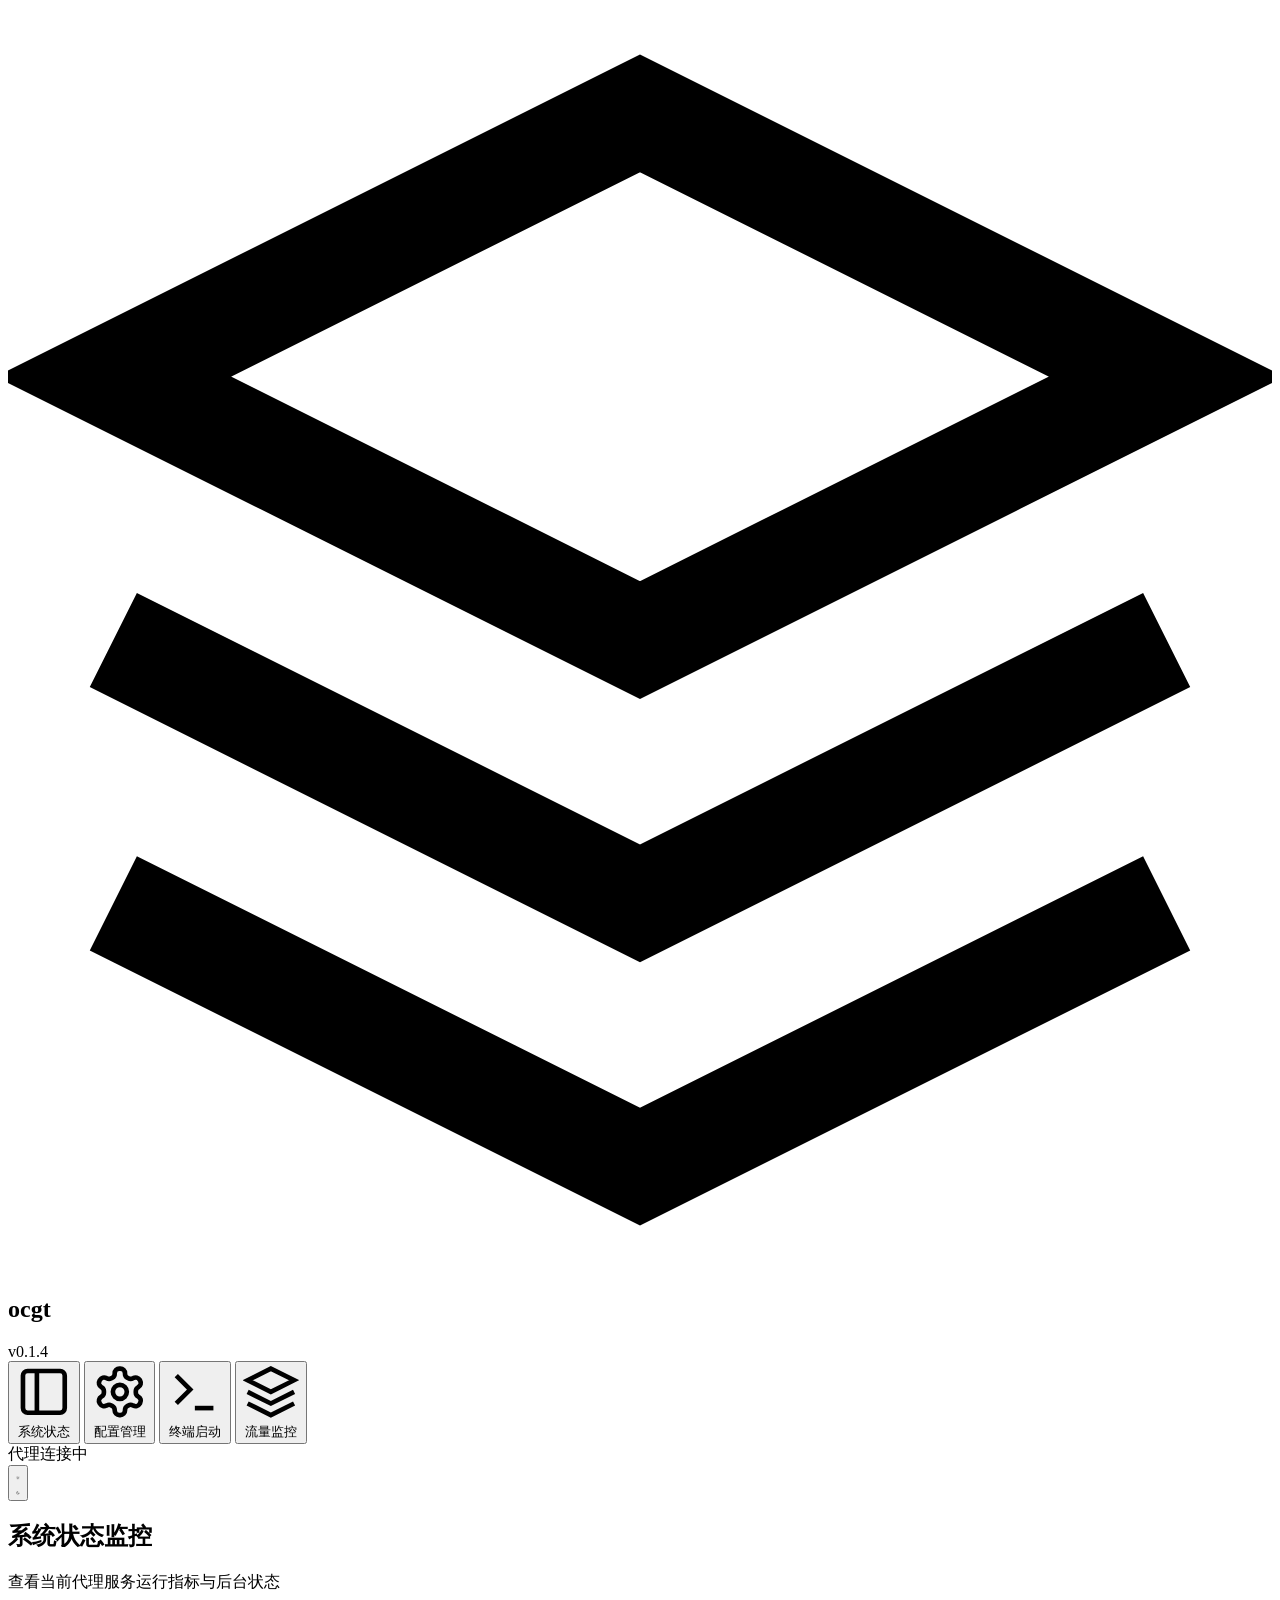
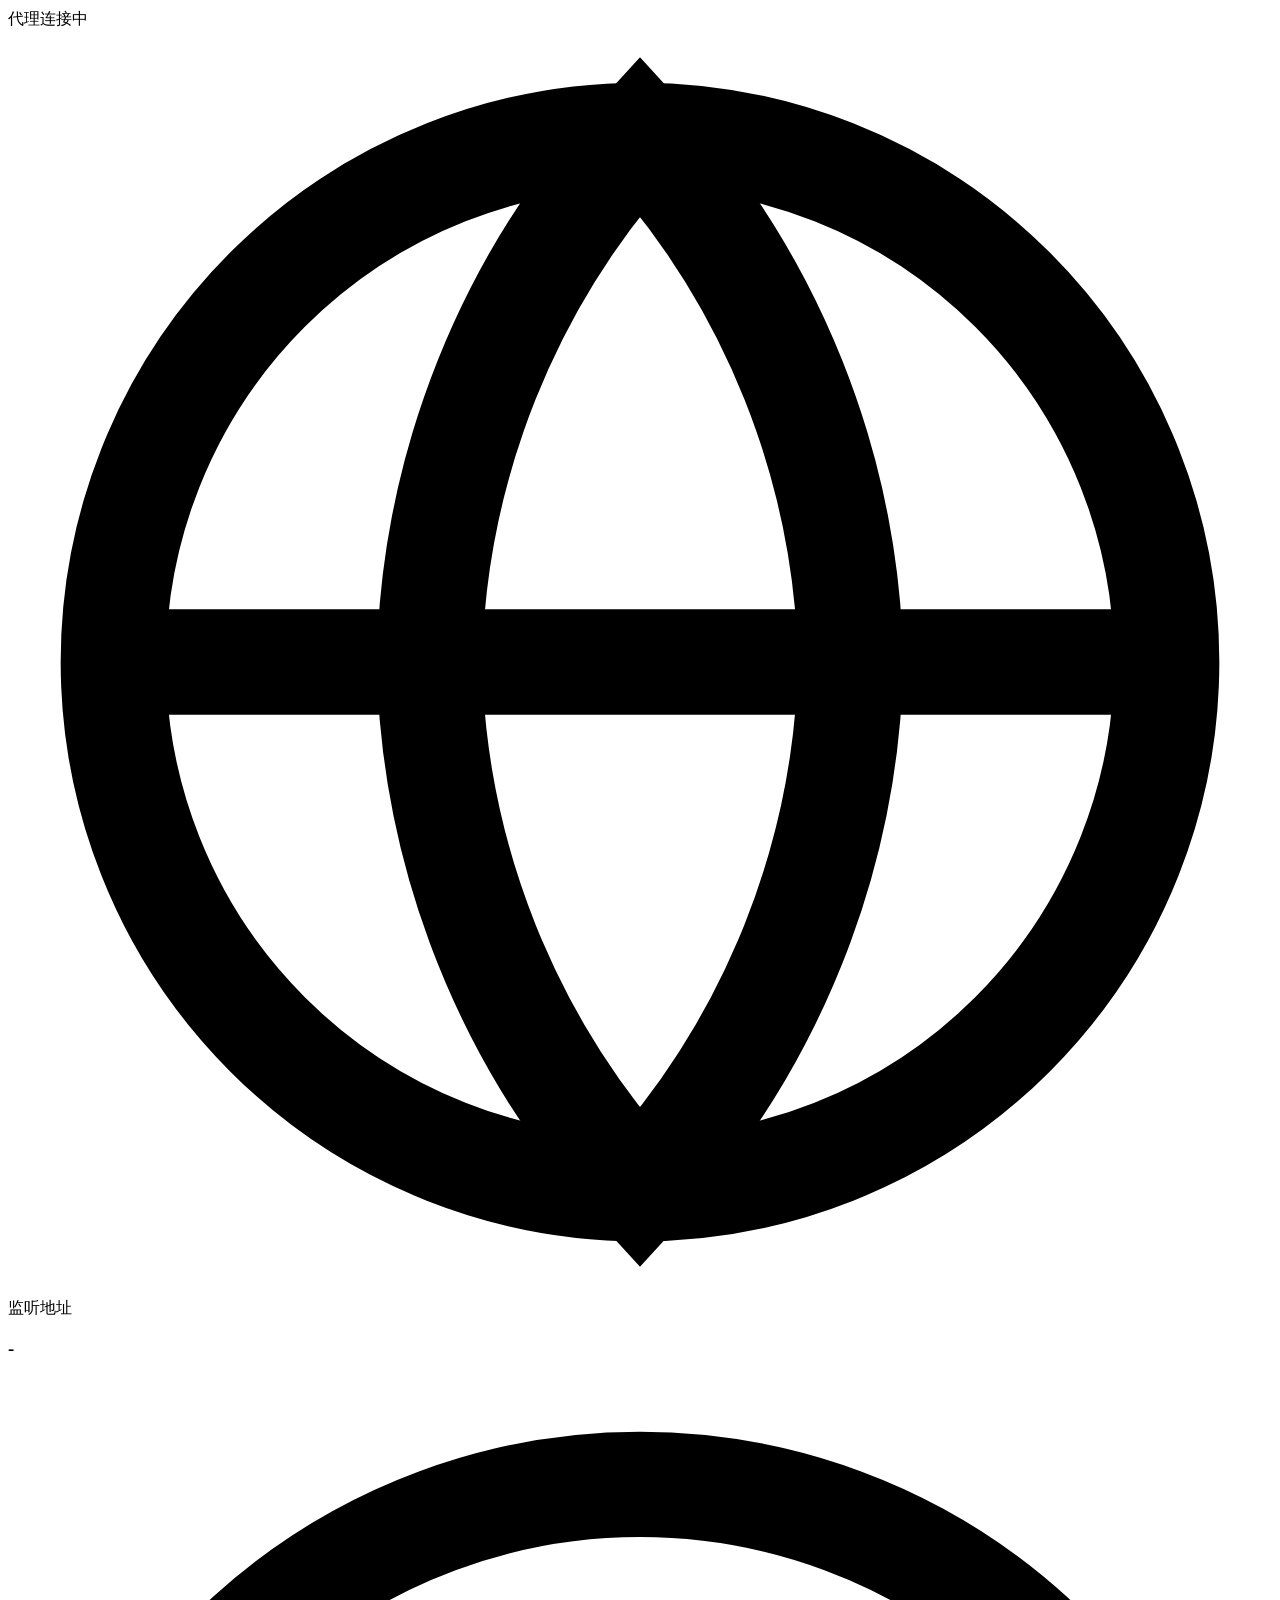
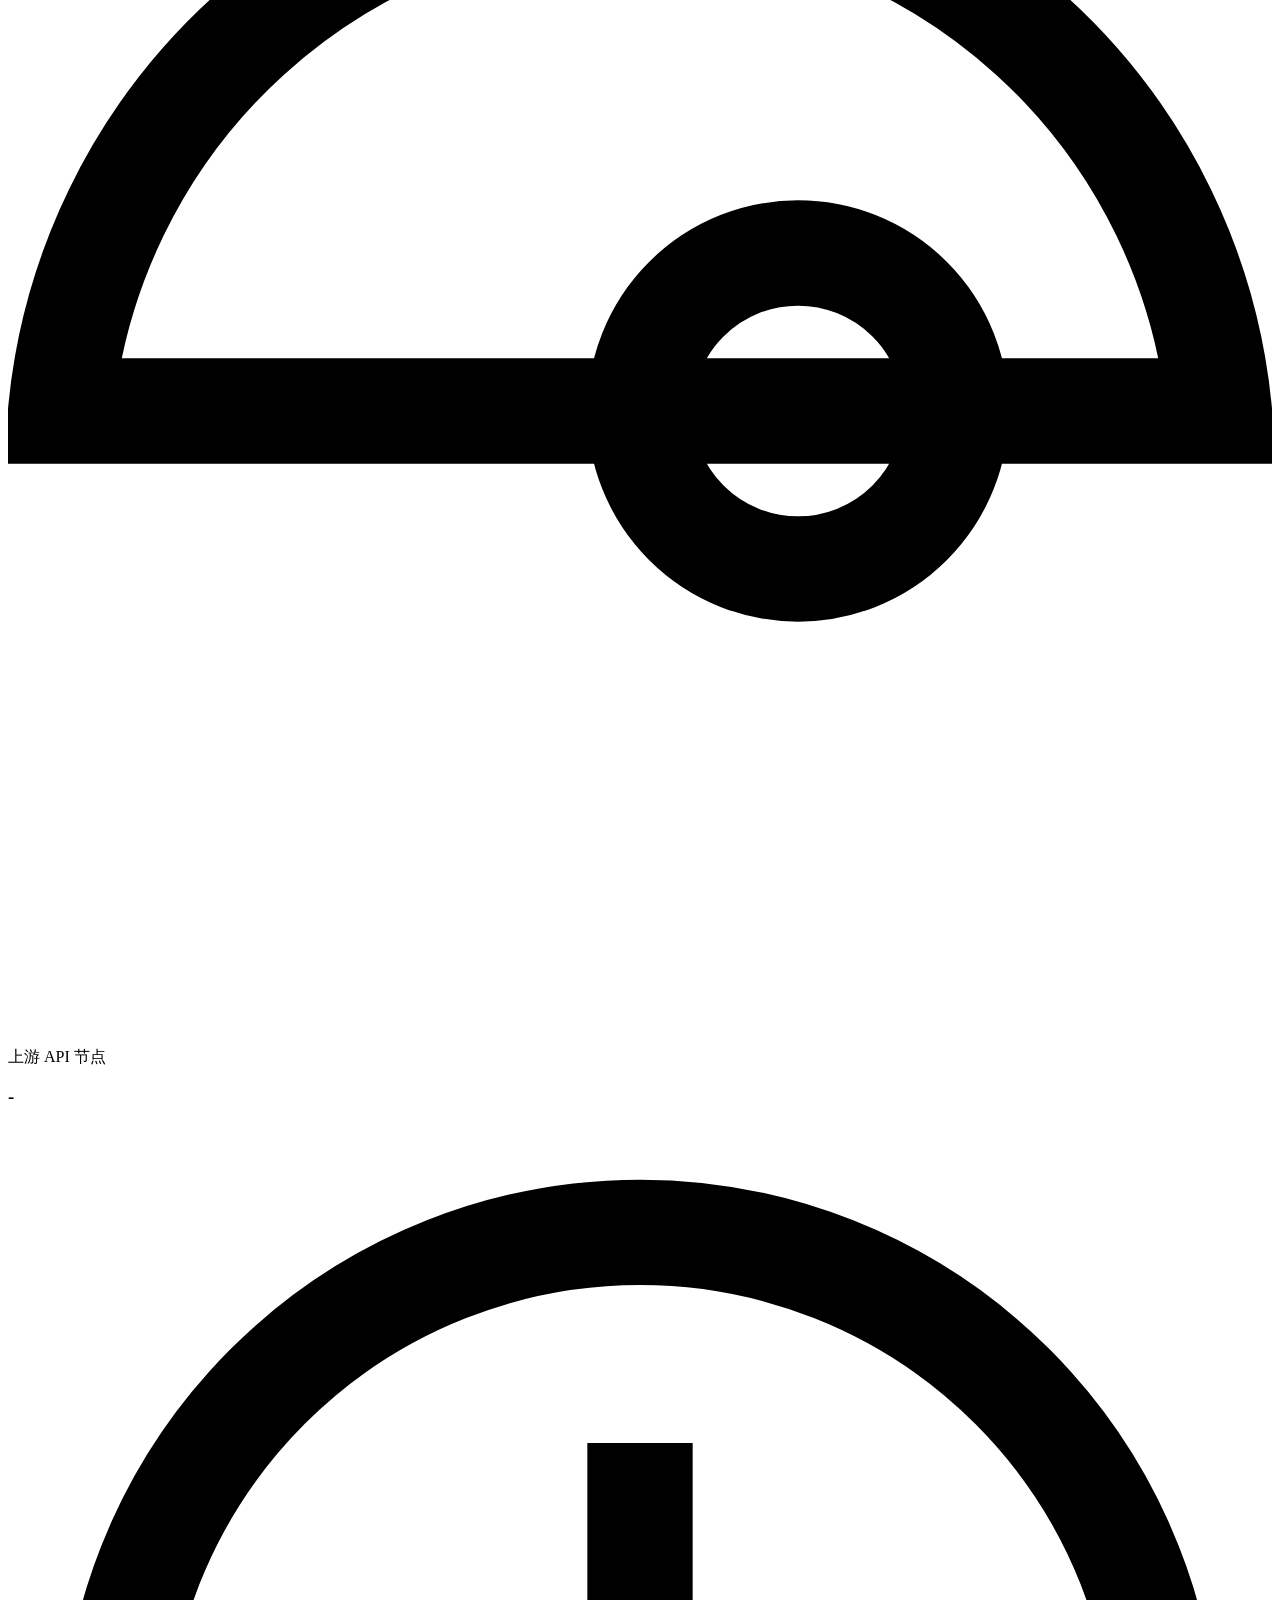
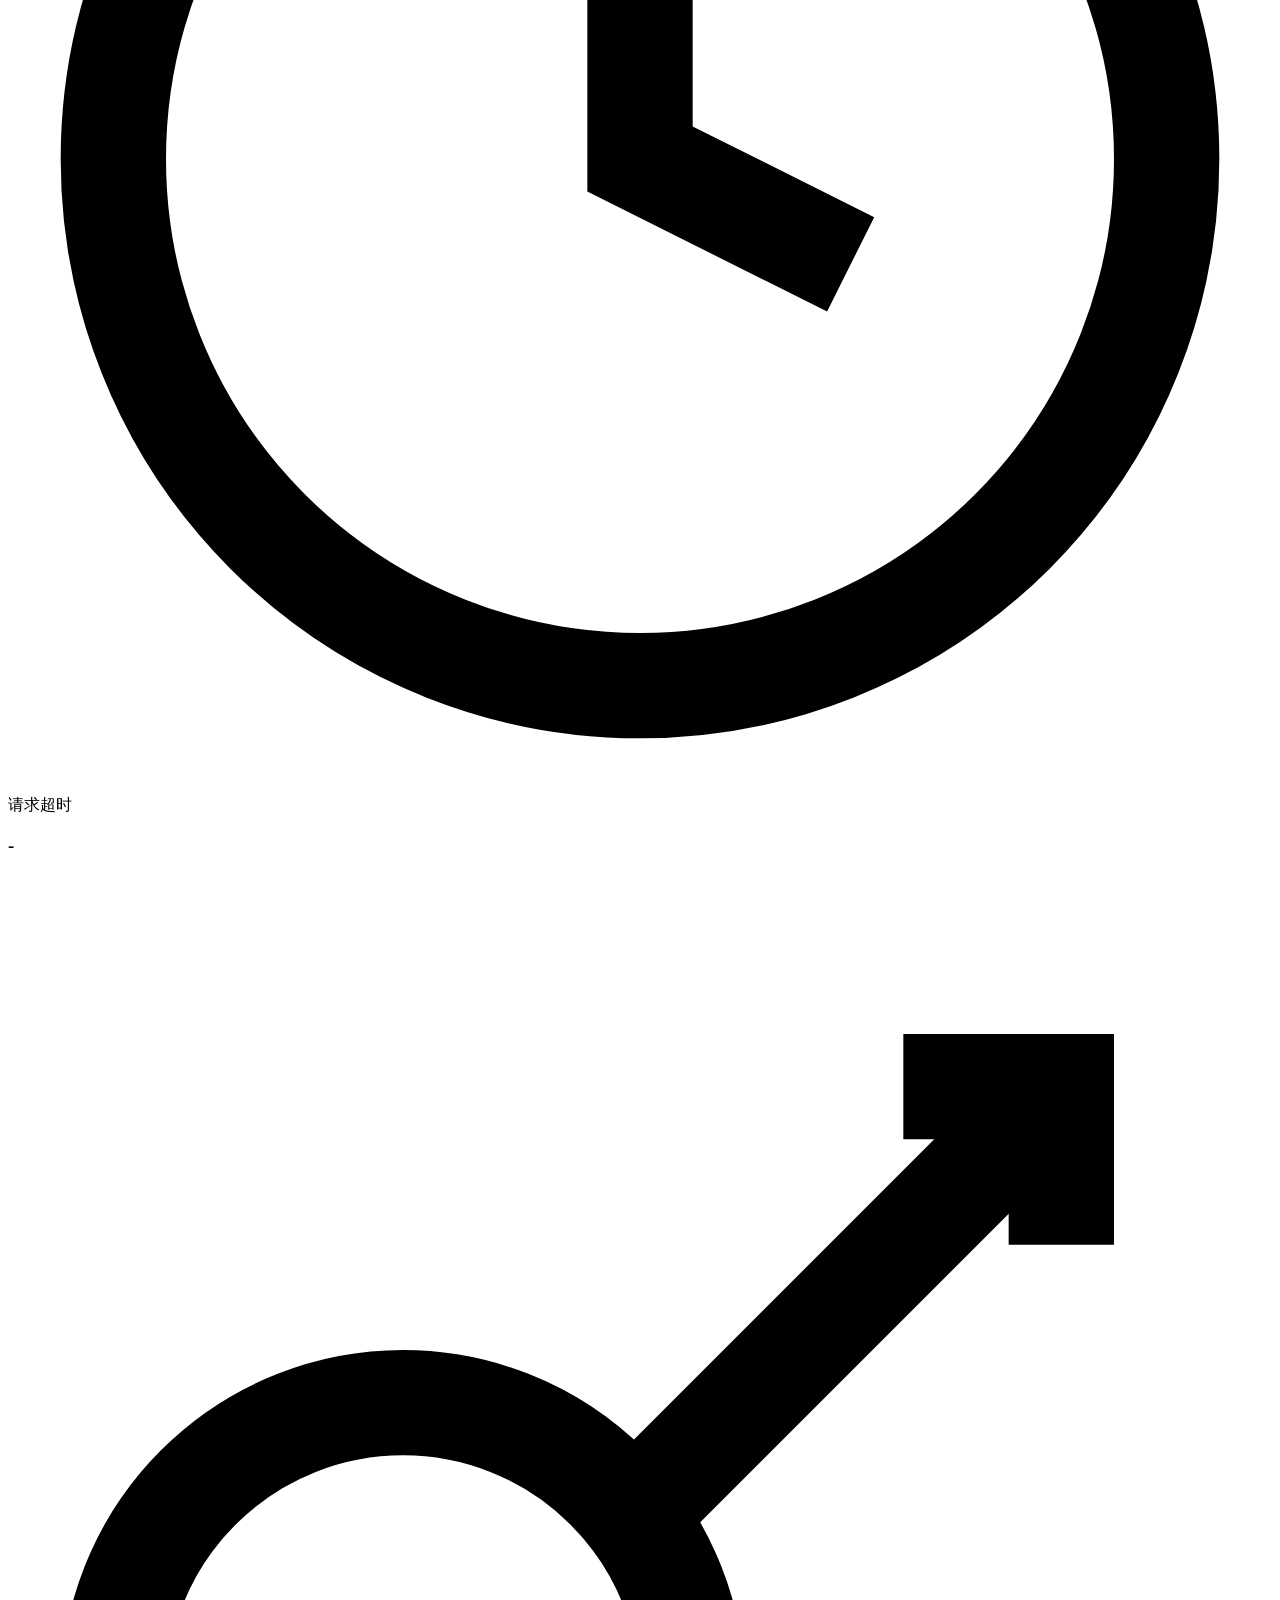
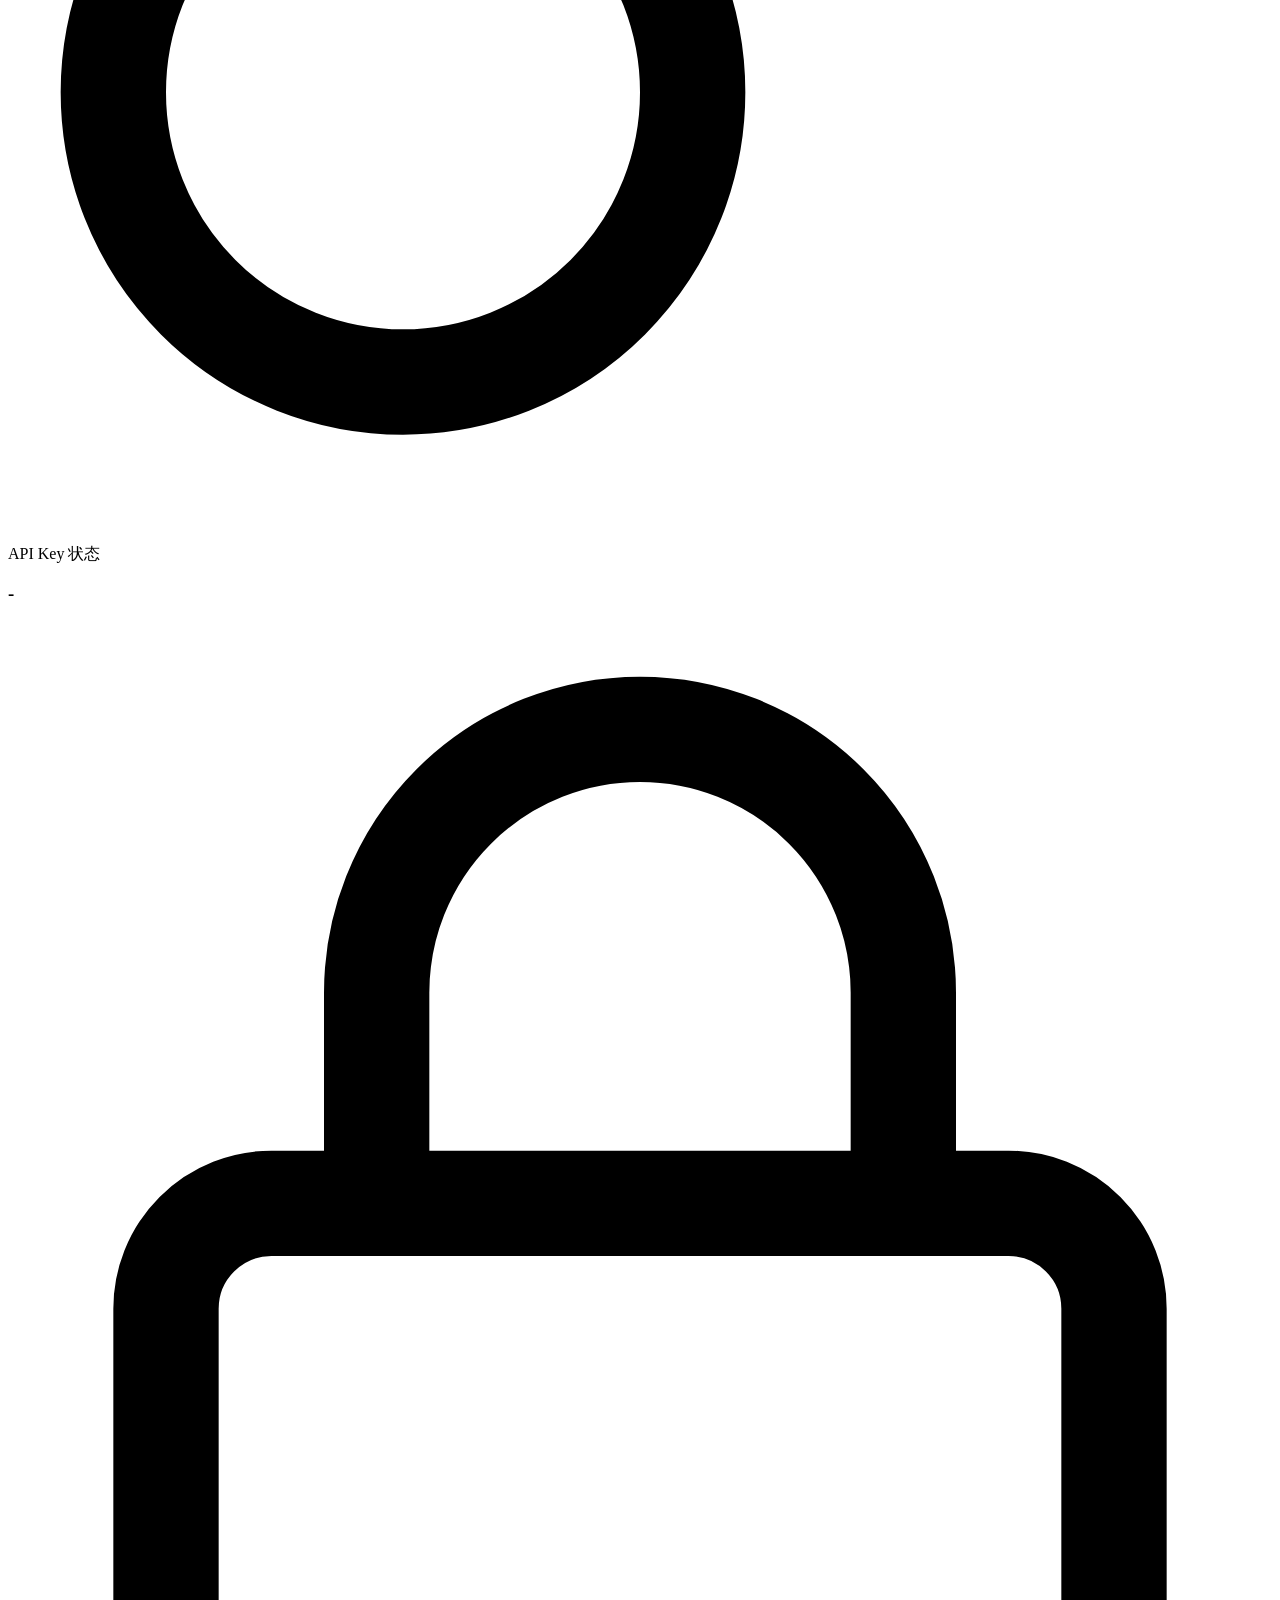
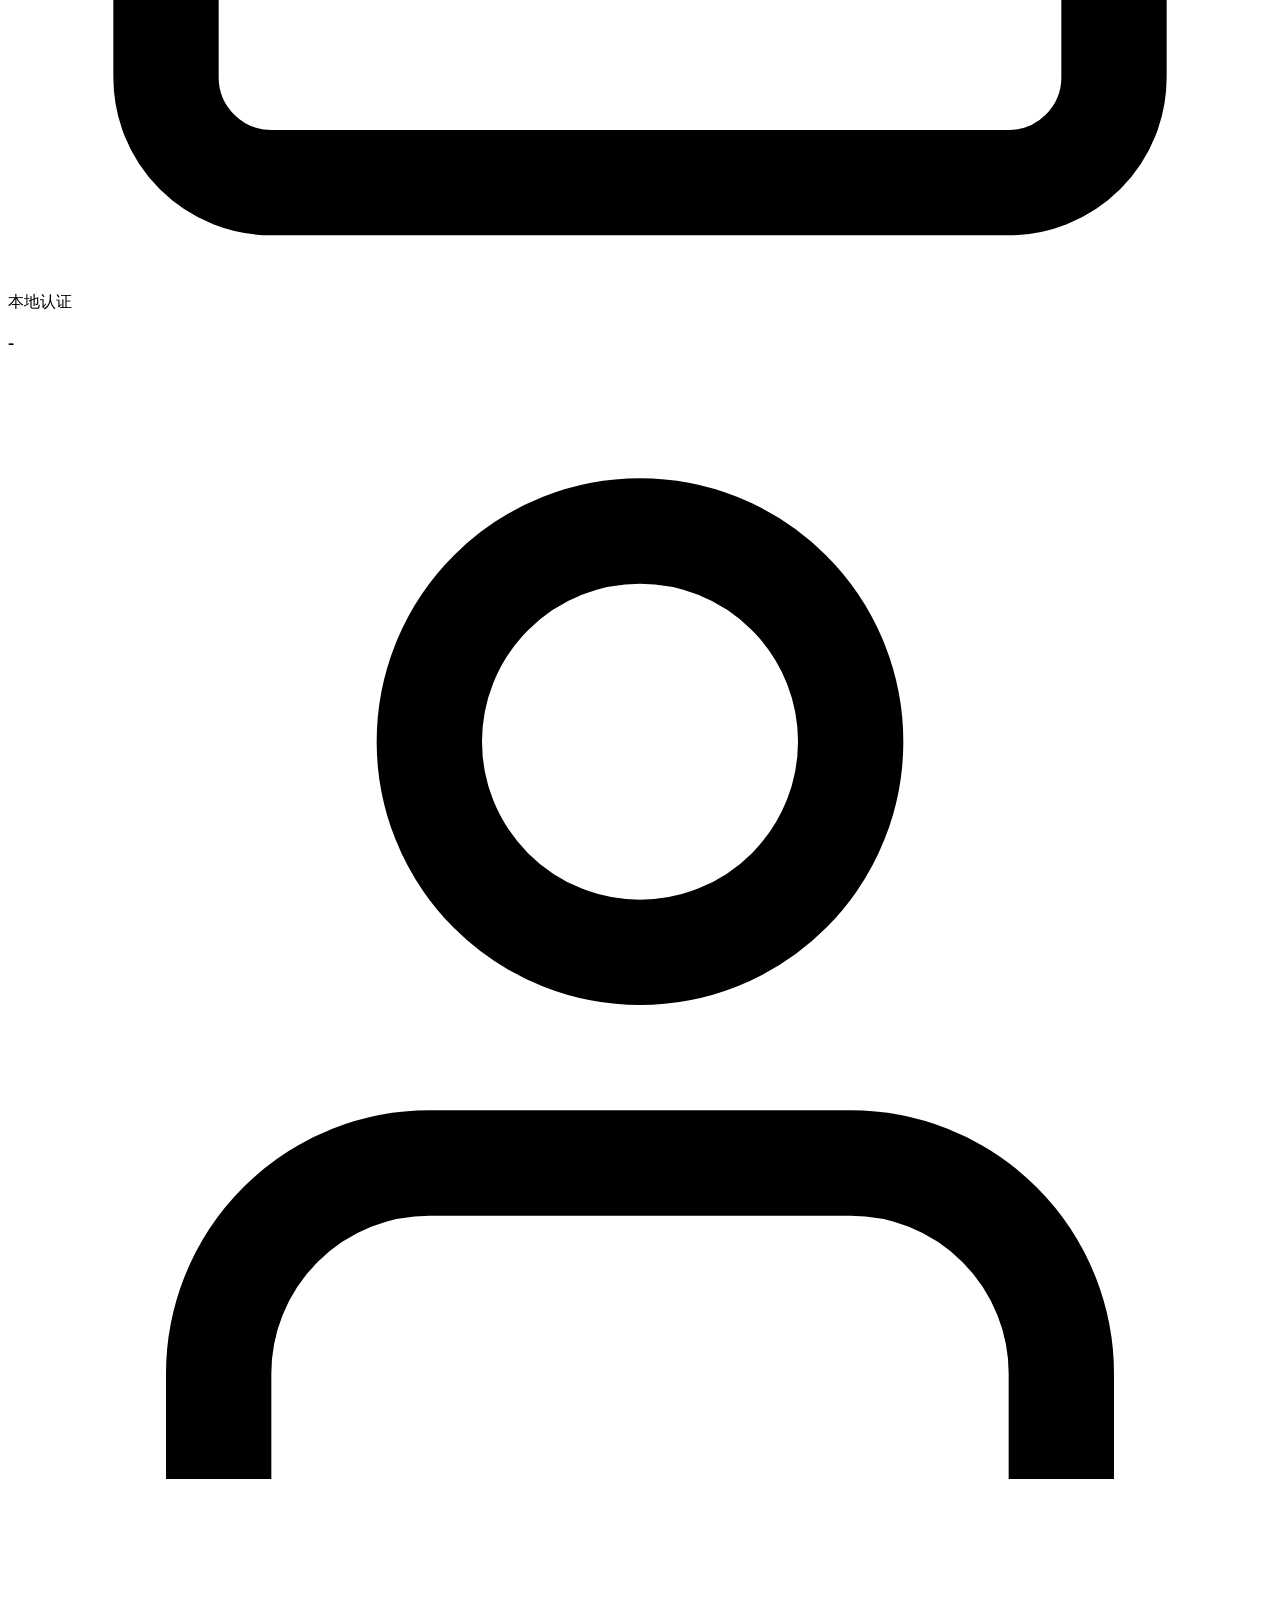
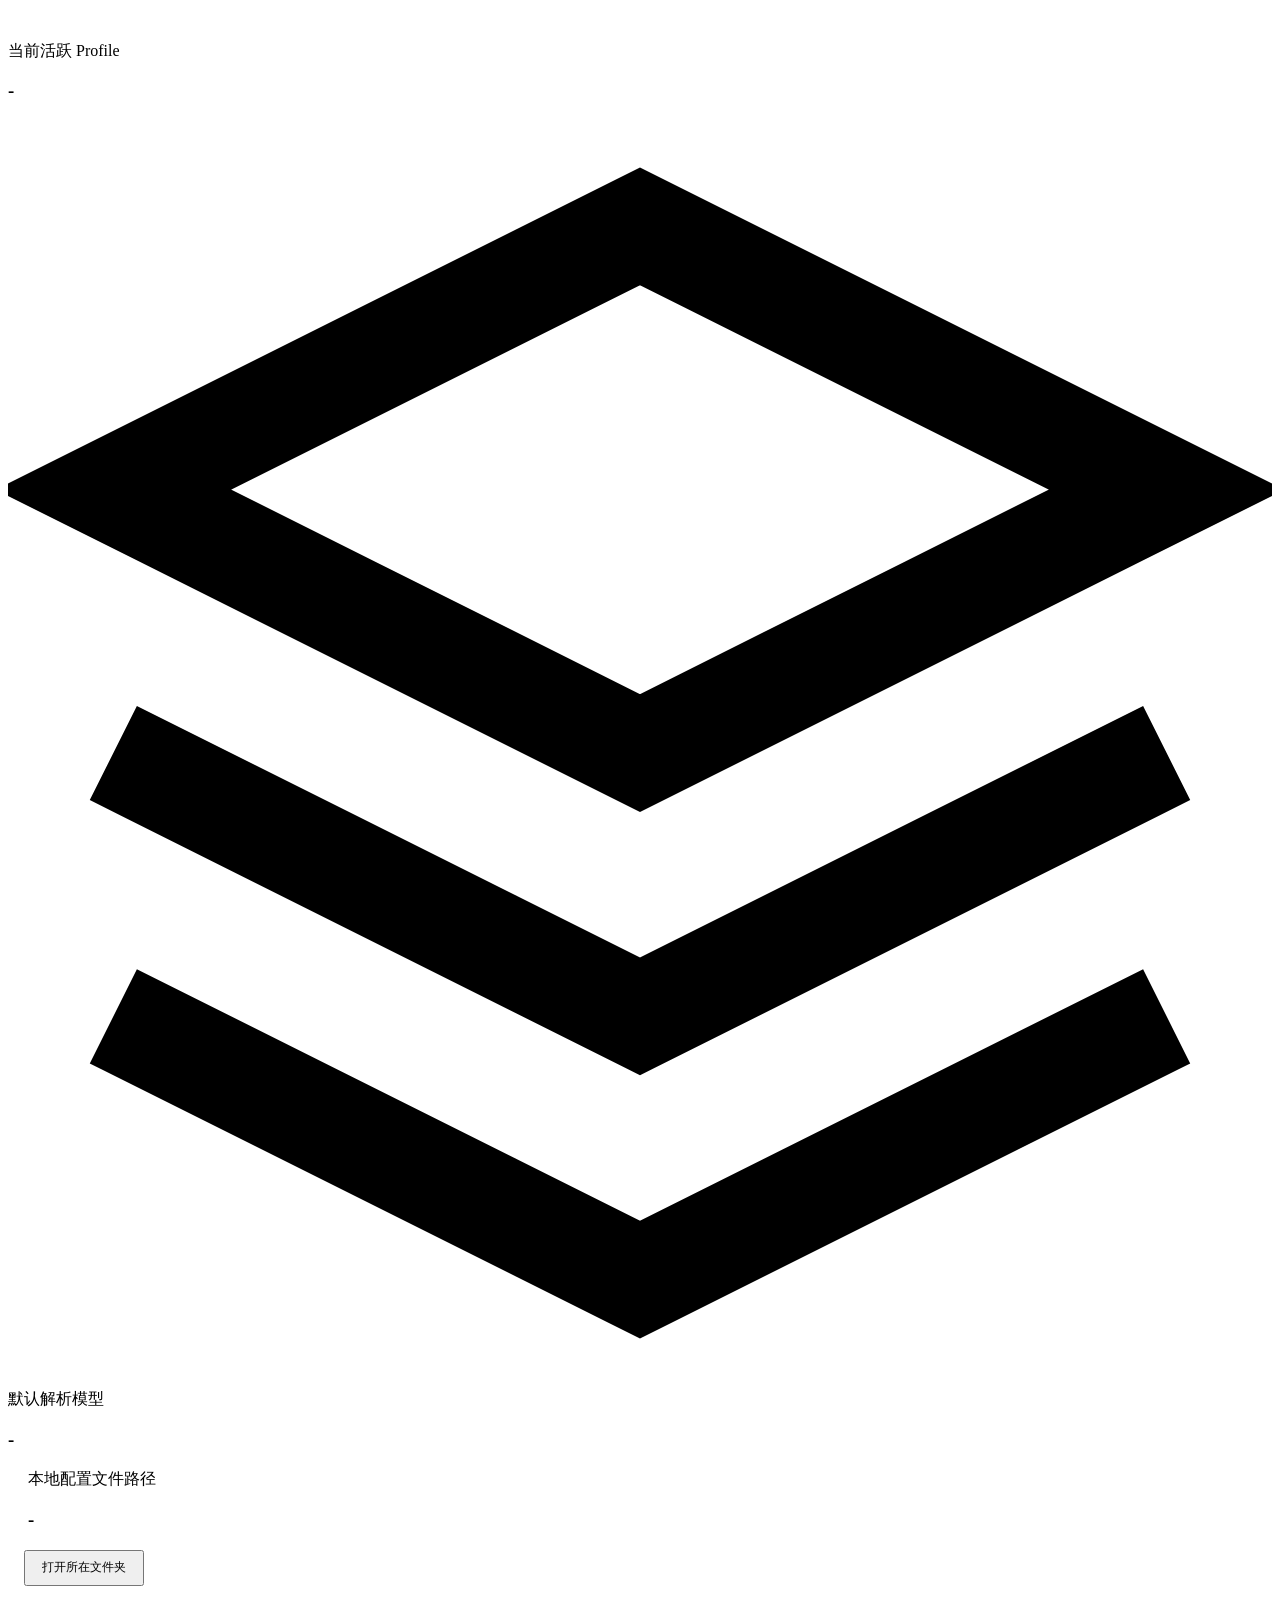
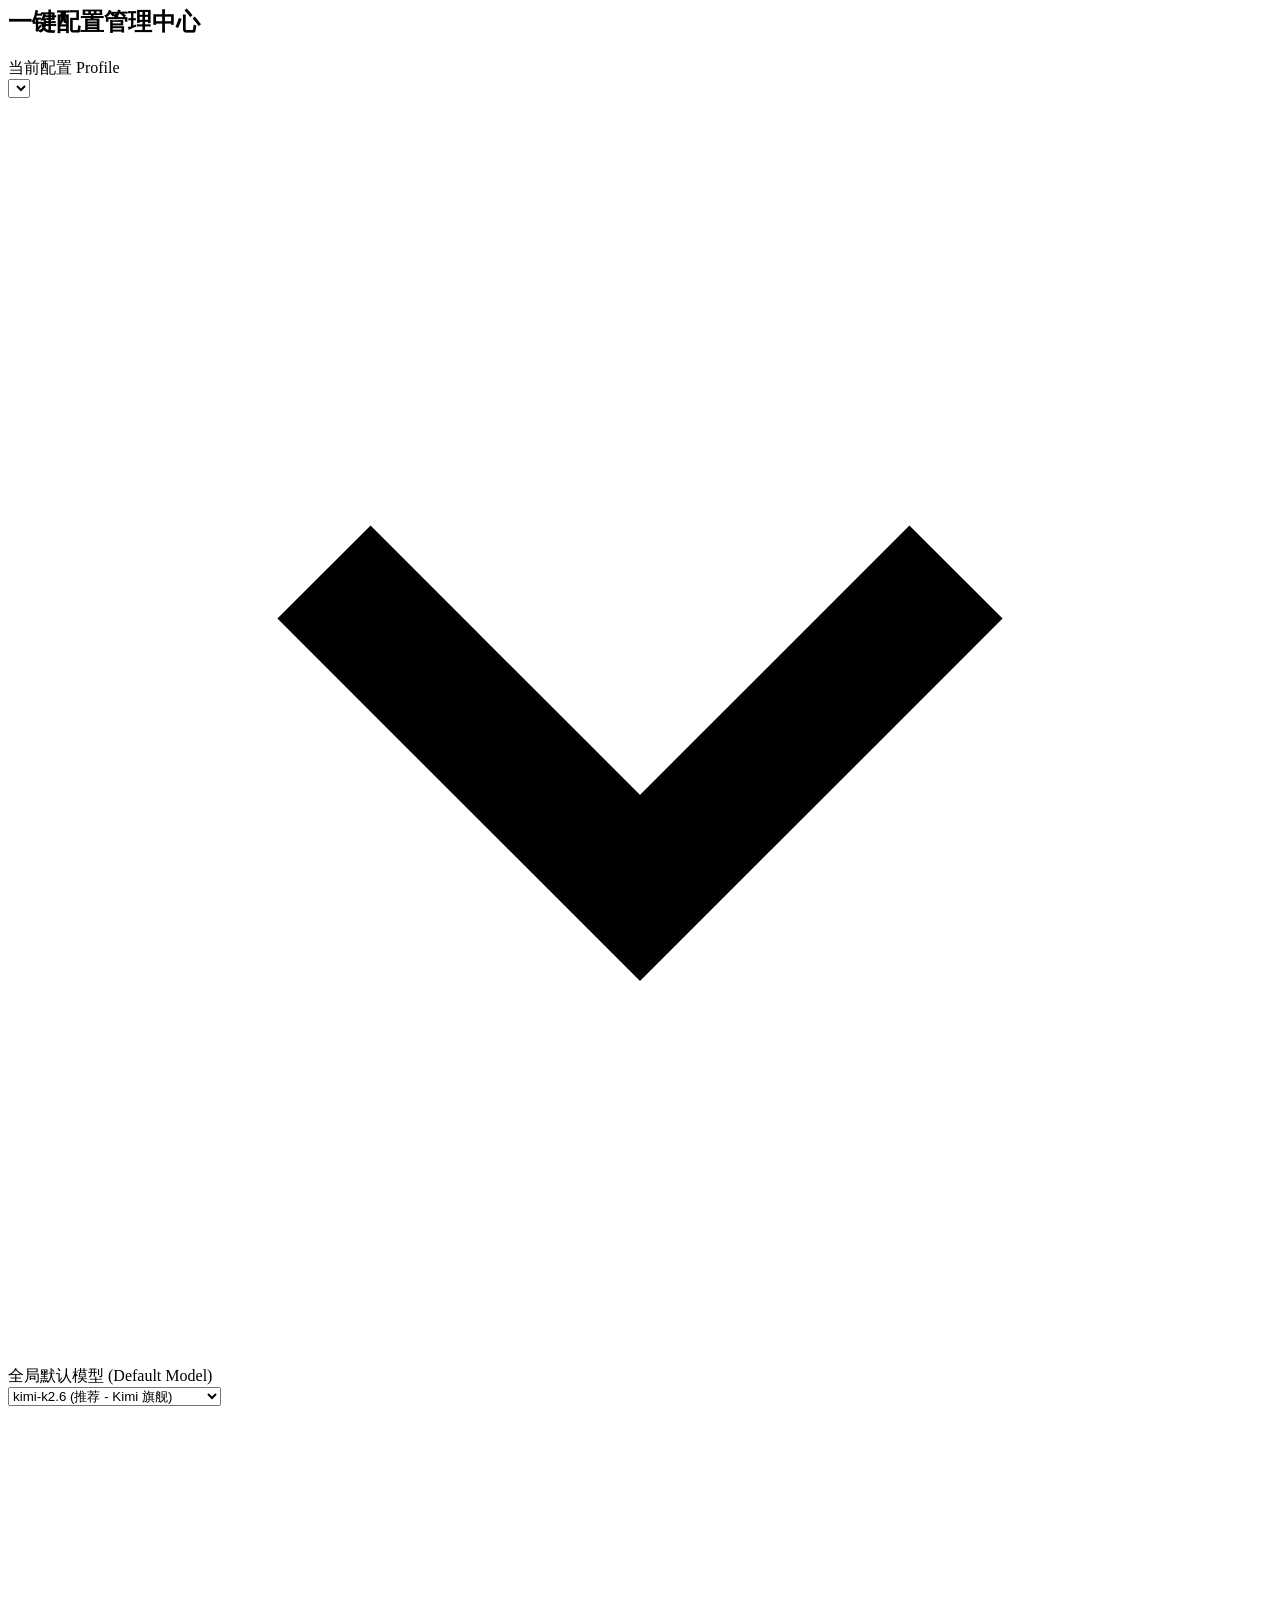
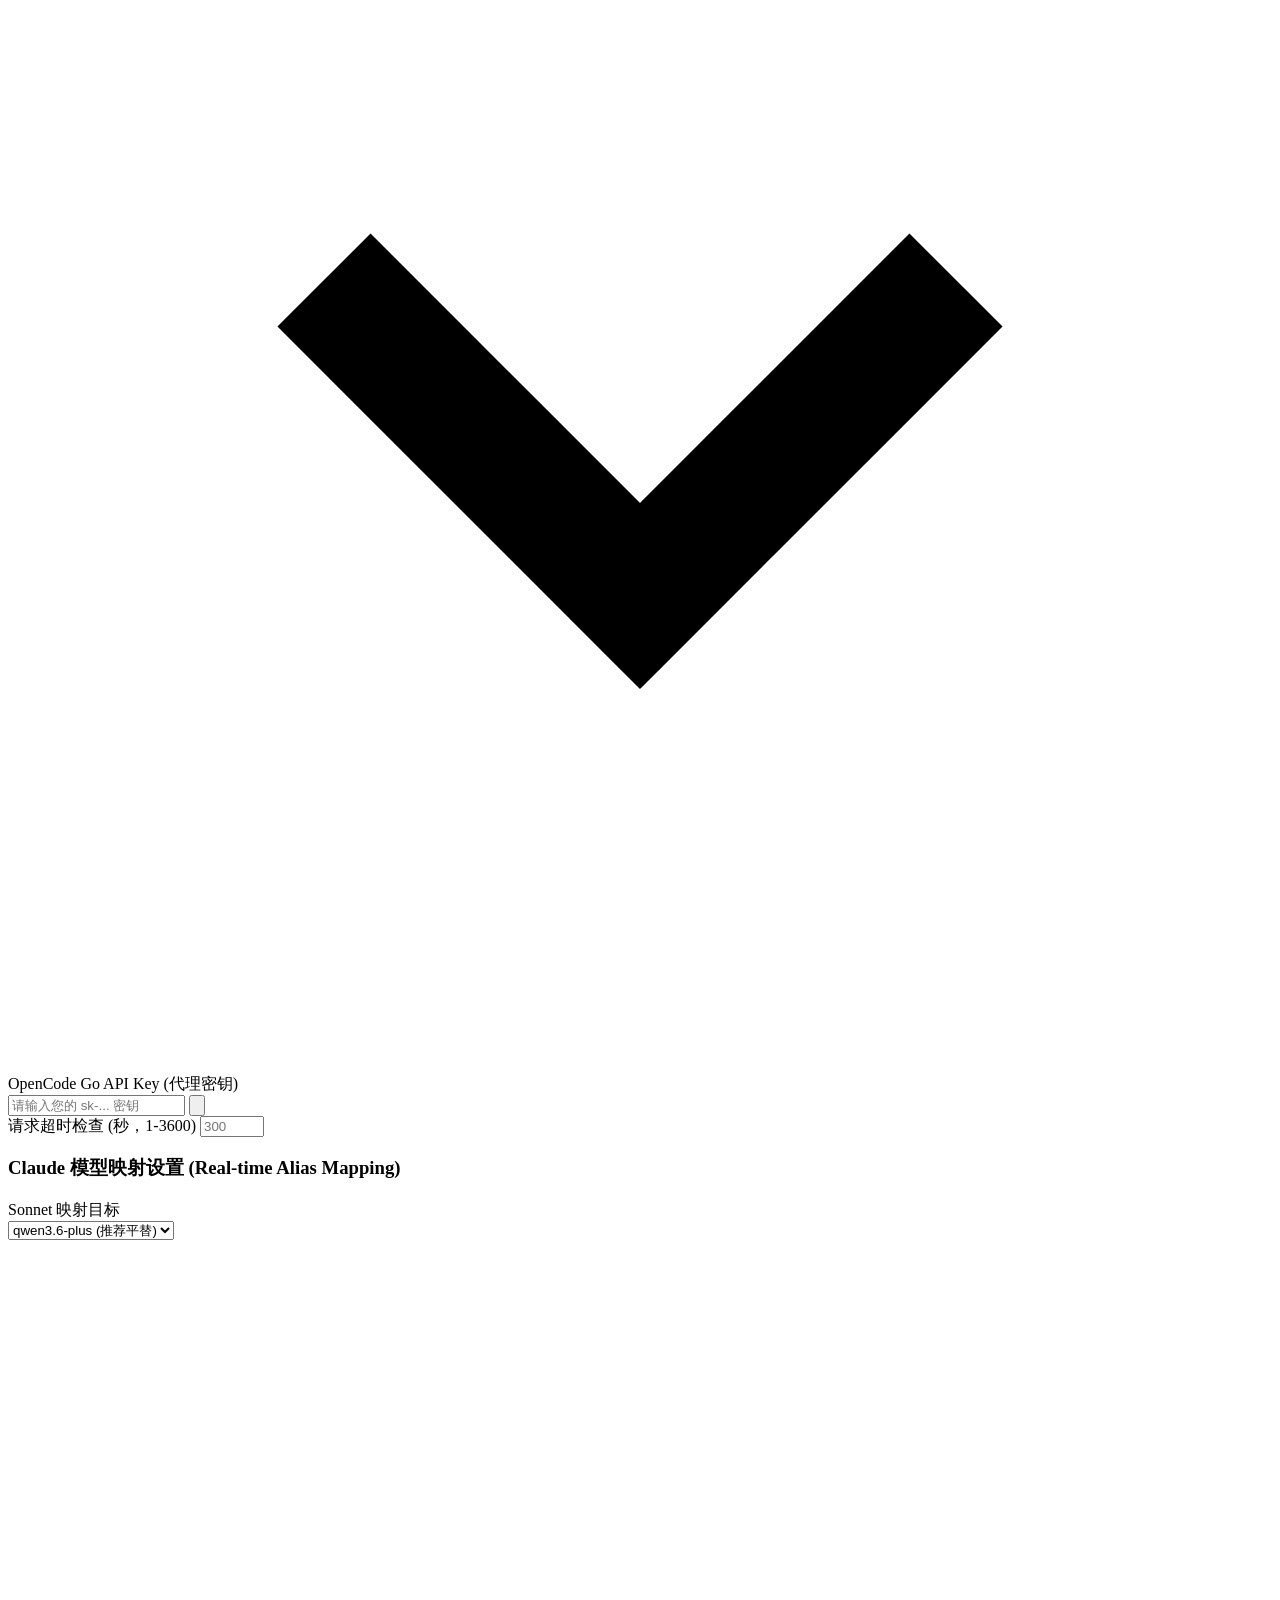
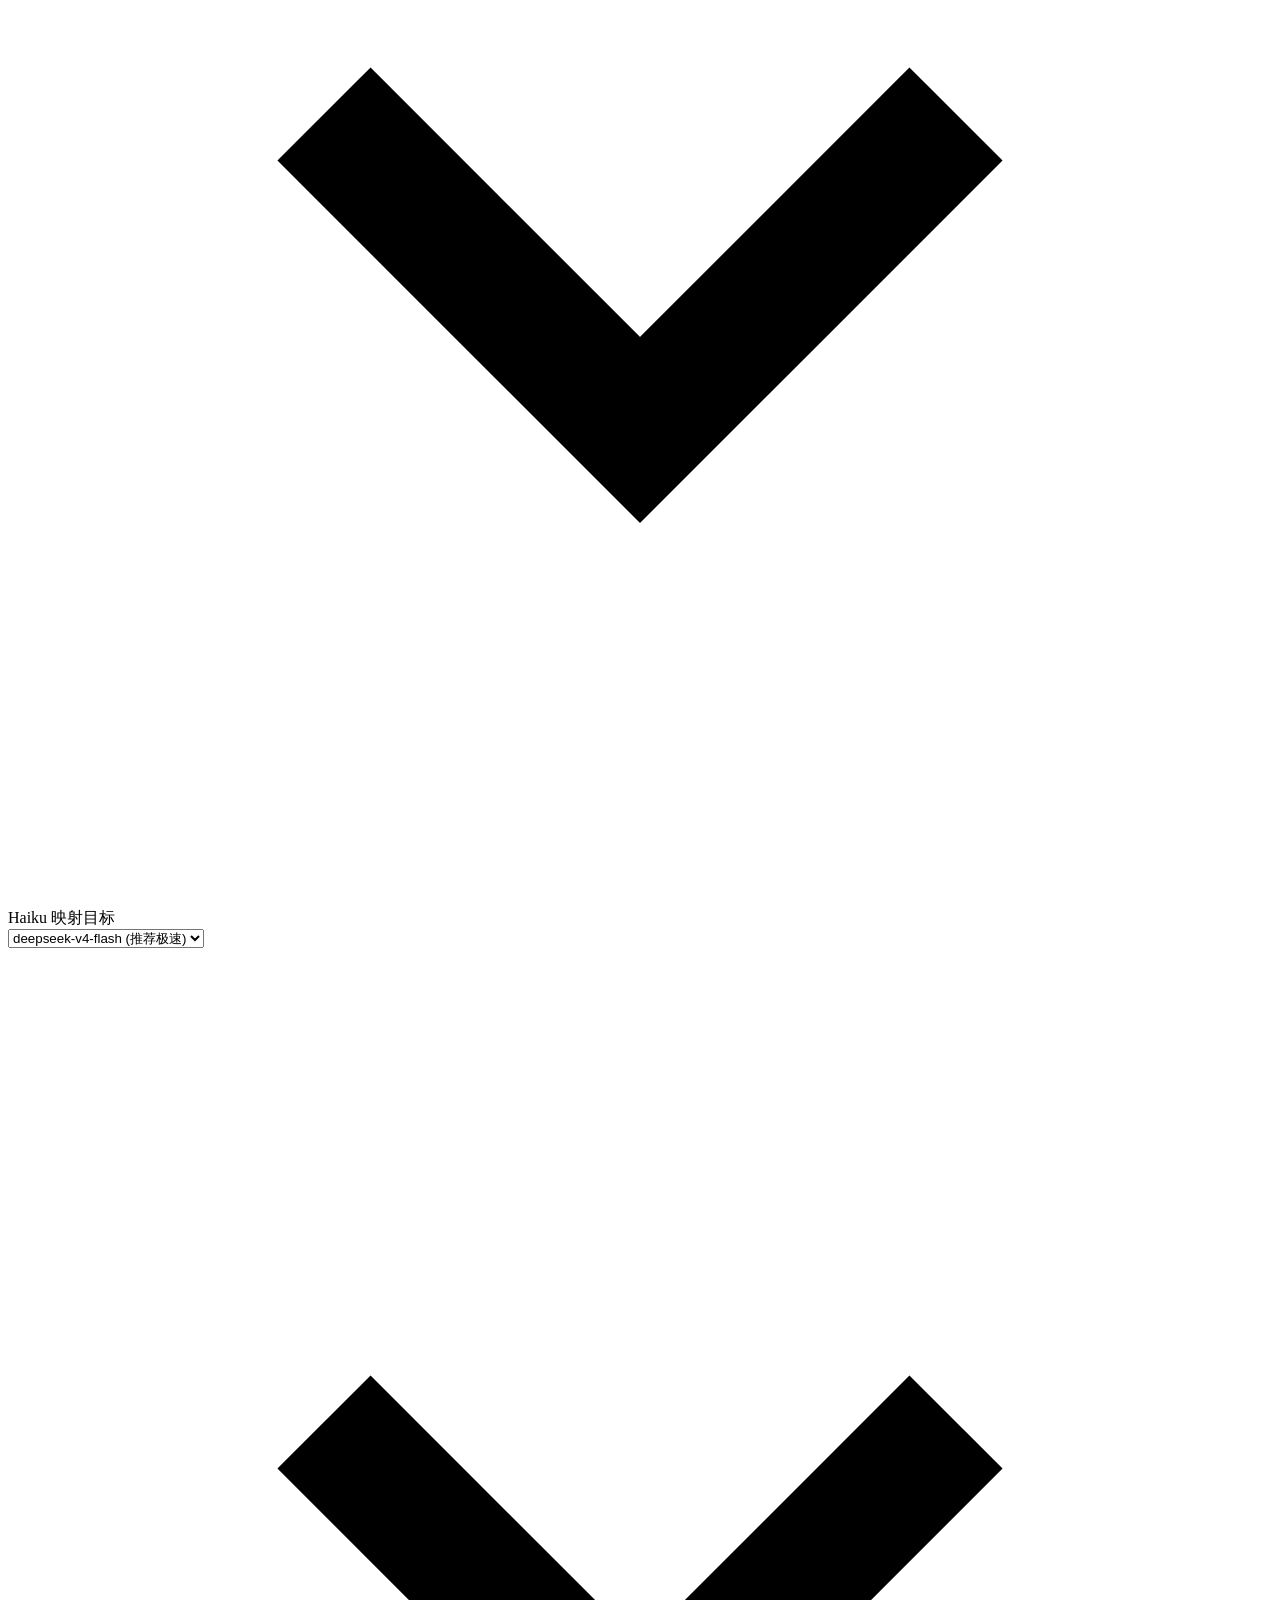
==== internal/proxy/web/index.html @ 6fafe016 "fix: enable thinking/reasoning display and add local auth support Phase 1 - Thinking Display Fix: - " ====
<!DOCTYPE html>
<html lang="zh-CN">
<head>
    <meta charset="UTF-8">
    <meta name="viewport" content="width=device-width, initial-scale=1.0">
    <title>ocgt - Claude API Proxy Dashboard</title>
    <script>
        (function() {
            const savedTheme = localStorage.getItem('theme') || 'light';
            document.documentElement.setAttribute('data-theme', savedTheme);
        })();
    </script>
    <link rel="preconnect" href="https://fonts.googleapis.com">
    <link rel="preconnect" href="https://fonts.gstatic.com" crossorigin>
    <link href="https://fonts.googleapis.com/css2?family=Inter:wght@400;500;600;700&family=JetBrains+Mono:wght@400;500&display=swap" rel="stylesheet">
    <link rel="stylesheet" href="style.css">
</head>
<body>
    <div class="app">
        <!-- 1. 左侧 Sidebar 导航栏 -->
        <aside class="sidebar">
            <div class="sidebar-brand">
                <div class="logo">
                    <svg viewBox="0 0 24 24" fill="none" stroke="currentColor" stroke-width="2">
                        <path d="M12 2L2 7l10 5 10-5-10-5zM2 17l10 5 10-5M2 12l10 5 10-5"/>
                    </svg>
                </div>
                <div class="brand-title">
                    <h1>ocgt</h1>
                    <span class="version">v0.1.4</span>
                </div>
            </div>
            
            <nav class="sidebar-menu">
                <button class="nav-item active" id="btn-nav-dashboard" data-view="dashboard">
                    <svg viewBox="0 0 24 24" fill="none" stroke="currentColor" stroke-width="2"><rect x="3" y="3" width="18" height="18" rx="2"/><line x1="9" y1="3" x2="9" y2="21"/></svg>
                    <span>系统状态</span>
                </button>
                <button class="nav-item" id="btn-nav-settings" data-view="settings">
                    <svg viewBox="0 0 24 24" fill="none" stroke="currentColor" stroke-width="2"><path d="M12.22 2h-.44a2 2 0 0 0-2 2v.18a2 2 0 0 1-1 1.73l-.43.25a2 2 0 0 1-2 0l-.15-.08a2 2 0 0 0-2.73.73l-.22.38a2 2 0 0 0 .73 2.73l.15.1a2 2 0 0 1 1 1.72v.51a2 2 0 0 1-1 1.74l-.15.09a2 2 0 0 0-.73 2.73l.22.38a2 2 0 0 0 2.73.73l.15-.08a2 2 0 0 1 2 0l.43.25a2 2 0 0 1 1 1.73V20a2 2 0 0 0 2 2h.44a2 2 0 0 0 2-2v-.18a2 2 0 0 1 1-1.73l.43-.25a2 2 0 0 1 2 0l.15.08a2 2 0 0 0 2.73-.73l.22-.39a2 2 0 0 0-.73-2.73l-.15-.08a2 2 0 0 1-1-1.74v-.5a2 2 0 0 1 1-1.74l.15-.1a2 2 0 0 0 .73-2.73l-.22-.38a2 2 0 0 0-2.73-.73l-.15.08a2 2 0 0 1-2 0l-.43-.25a2 2 0 0 1-1-1.73V4a2 2 0 0 0-2-2z"/><circle cx="12" cy="12" r="3"/></svg>
                    <span>配置管理</span>
                </button>
                <button class="nav-item" id="btn-nav-terminal" data-view="terminal">
                    <svg viewBox="0 0 24 24" fill="none" stroke="currentColor" stroke-width="2"><polyline points="4 17 10 11 4 5"/><line x1="12" y1="19" x2="20" y2="19"/></svg>
                    <span>终端启动</span>
                </button>
                <button class="nav-item" id="btn-nav-history" data-view="history">
                    <svg viewBox="0 0 24 24" fill="none" stroke="currentColor" stroke-width="2"><polygon points="12 2 2 7 12 12 22 7 12 2"/><polyline points="2 17 12 22 22 17"/><polyline points="2 12 12 17 22 12"/></svg>
                    <span>流量监控</span>
                </button>
            </nav>
            
            <div class="sidebar-footer">
                <div class="status-pill" id="statusPill">
                    <span class="status-dot pulse"></span>
                    <span>代理运行中</span>
                </div>
                <button class="theme-toggle-btn" id="themeToggleBtn" title="切换主题">
                    <svg class="sun-icon" viewBox="0 0 24 24" fill="none" stroke="currentColor" stroke-width="2"><circle cx="12" cy="12" r="5"/><line x1="12" y1="1" x2="12" y2="3"/><line x1="12" y1="21" x2="12" y2="23"/><line x1="4.22" y1="4.22" x2="5.64" y2="5.64"/><line x1="18.36" y1="18.36" x2="19.78" y2="19.78"/><line x1="1" y1="12" x2="3" y2="12"/><line x1="21" y1="12" x2="23" y2="12"/><line x1="4.22" y1="19.78" x2="5.64" y2="18.36"/><line x1="18.36" y1="5.64" x2="19.78" y2="4.22"/></svg>
                    <svg class="moon-icon" viewBox="0 0 24 24" fill="none" stroke="currentColor" stroke-width="2"><path d="M21 12.79A9 9 0 1 1 11.21 3 7 7 0 0 0 21 12.79z"/></svg>
                </button>
            </div>
        </aside>

        <!-- 2. 右侧 Main Content 主面板 -->
        <main class="main-content">
            <!-- 头部状态栏 -->
            <header class="main-header">
                <div class="header-left">
                    <h2 class="view-title" id="current-view-title">系统状态监控</h2>
                    <p class="view-subtitle" id="current-view-subtitle">查看当前代理服务运行指标与后台状态</p>
                </div>
                <div class="header-right">
                    <div class="uptime-badge">
                        <span class="pulse-dot"></span>
                        <span>服务正常</span>
                    </div>
                </div>
            </header>

            <!-- 核心视图工作区 (单页容器) -->
            <div class="view-container">
                
                <!-- 🏠 视图 1：系统状态概览 (Dashboard) -->
                <section class="view active" id="view-dashboard">
                    <div class="dashboard-grid">
                        <div class="stat-card">
                            <div class="stat-icon"><svg viewBox="0 0 24 24" fill="none" stroke="currentColor" stroke-width="2"><circle cx="12" cy="12" r="10"/><line x1="2" y1="12" x2="22" y2="12"/><path d="M12 2a15.3 15.3 0 0 1 4 10 15.3 15.3 0 0 1-4 10 15.3 15.3 0 0 1-4-10 15.3 15.3 0 0 1 4-10z"/></svg></div>
                            <div class="stat-info">
                                <span class="stat-label">监听地址</span>
                                <h3 class="stat-value" id="status-listen">-</h3>
                            </div>
                        </div>
                        <div class="stat-card">
                            <div class="stat-icon"><svg viewBox="0 0 24 24" fill="none" stroke="currentColor" stroke-width="2"><path d="M23 12a11.05 11.05 0 0 0-22 0zm-5 0a3 3 0 1 1-6 0 3 3 0 0 1 6 0z"/></svg></div>
                            <div class="stat-info">
                                <span class="stat-label">上游 API 节点</span>
                                <h3 class="stat-value" id="status-upstream">-</h3>
                            </div>
                        </div>
                        <div class="stat-card">
                            <div class="stat-icon"><svg viewBox="0 0 24 24" fill="none" stroke="currentColor" stroke-width="2"><circle cx="12" cy="12" r="10"/><polyline points="12 6 12 12 16 14"/></svg></div>
                            <div class="stat-info">
                                <span class="stat-label">请求超时</span>
                                <h3 class="stat-value" id="status-timeout">-</h3>
                            </div>
                        </div>
                        <div class="stat-card">
                            <div class="stat-icon"><svg viewBox="0 0 24 24" fill="none" stroke="currentColor" stroke-width="2"><circle cx="7.5" cy="15.5" r="5.5"/><path d="M12 12l8-8"/><path d="M17 4h3v3"/></svg></div>
                            <div class="stat-info">
                                <span class="stat-label">API Key 状态</span>
                                <h3 class="stat-value" id="status-api-key">-</h3>
                            </div>
                        </div>
                        <div class="stat-card">
                            <div class="stat-icon"><svg viewBox="0 0 24 24" fill="none" stroke="currentColor" stroke-width="2"><rect x="3" y="11" width="18" height="11" rx="2" ry="2"/><path d="M7 11V7a5 5 0 0 1 10 0v4"/></svg></div>
                            <div class="stat-info">
                                <span class="stat-label">本地认证</span>
                                <h3 class="stat-value" id="status-auth">-</h3>
                            </div>
                        </div>
                        <div class="stat-card">
                            <div class="stat-icon"><svg viewBox="0 0 24 24" fill="none" stroke="currentColor" stroke-width="2"><path d="M20 21v-2a4 4 0 0 0-4-4H8a4 4 0 0 0-4 4v2"/><circle cx="12" cy="7" r="4"/></svg></div>
                            <div class="stat-info">
                                <span class="stat-label">当前活跃 Profile</span>
                                <h3 class="stat-value" id="status-profile">-</h3>
                            </div>
                        </div>
                        <div class="stat-card">
                            <div class="stat-icon"><svg viewBox="0 0 24 24" fill="none" stroke="currentColor" stroke-width="2"><polygon points="12 2 2 7 12 12 22 7 12 2"/><polyline points="2 17 12 22 22 17"/><polyline points="2 12 12 17 22 12"/></svg></div>
                            <div class="stat-info">
                                <span class="stat-label">默认解析模型</span>
                                <h3 class="stat-value mono" id="status-model">-</h3>
                            </div>
                        </div>
                        <div class="stat-card span-all" style="justify-content: space-between; align-items: center;">
                            <div style="display: flex; align-items: center; gap: 20px; overflow: hidden; flex: 1;">
                                <div class="stat-icon"><svg viewBox="0 0 24 24" fill="none" stroke="currentColor" stroke-width="2"><path d="M14 2H6a2 2 0 0 0-2 2v16a2 2 0 0 0 2 2h12a2 2 0 0 0 2-2V8z"/><polyline points="14 2 14 8 20 8"/></svg></div>
                                <div class="stat-info" style="overflow: hidden; flex: 1;">
                                    <span class="stat-label">本地配置文件路径</span>
                                    <h3 class="stat-value mono path-text" id="status-config-path">-</h3>
                                </div>
                            </div>
                            <button class="btn-primary" id="open-config-btn" style="height: 36px; padding: 0 16px; font-size: 12px; flex-shrink: 0; margin-left: 16px; white-space: nowrap;">打开所在文件夹</button>
                        </div>
                    </div>
                </section>

                <!-- ⚙️ 视图 2：配置中心 (Settings) -->
                <section class="view" id="view-settings">
                    <div class="card settings-card">
                        <h2 class="card-title">一键配置管理中心</h2>
                        <div class="field-row">
                            <div class="field">
                                <label for="profile-select">当前配置 Profile</label>
                                <div class="select-wrap">
                                    <select id="profile-select"></select>
                                    <svg class="select-arrow" viewBox="0 0 24 24" fill="none" stroke="currentColor" stroke-width="2.5"><polyline points="6 9 12 15 18 9"/></svg>
                                </div>
                            </div>
                            <div class="field">
                                <label for="default-model-input">全局默认模型 (Default Model)</label>
                                <div class="select-wrap">
                                    <select id="default-model-input">
                                        <option value="kimi-k2.6">kimi-k2.6 (推荐 - Kimi 旗舰)</option>
                                        <option value="kimi-k2.5">kimi-k2.5</option>
                                        <option value="qwen3.6-plus">qwen3.6-plus (通义千问高效)</option>
                                        <option value="qwen3.5-plus">qwen3.5-plus</option>
                                        <option value="deepseek-v4-pro">deepseek-v4-pro (深度求索通用)</option>
                                        <option value="deepseek-v4-flash">deepseek-v4-flash (极速模型)</option>
                                        <option value="glm-5.1">glm-5.1 (智谱旗舰)</option>
                                        <option value="glm-5">glm-5</option>
                                        <option value="hy3-preview">hy3-preview (混元预览)</option>
                                        <option value="mimo-v2.5-pro">mimo-v2.5-pro</option>
                                        <option value="mimo-v2.5">mimo-v2.5</option>
                                        <option value="minimax-m2.7">minimax-m2.7</option>
                                        <option value="custom">-- 自定义模型 --</option>
                                    </select>
                                    <svg class="select-arrow" viewBox="0 0 24 24" fill="none" stroke="currentColor" stroke-width="2.5"><polyline points="6 9 12 15 18 9"/></svg>
                                </div>
                            </div>
                        </div>
                        <div class="field">
                            <label for="api-key-input">OpenCode Go API Key (代理密钥)</label>
                            <div class="input-wrap">
                                <input type="password" id="api-key-input" placeholder="请输入您的 sk-... 密钥">
                                <button class="eye-btn" type="button" id="toggle-key-visibility" title="切换明文">
                                    <svg viewBox="0 0 24 24" fill="none" stroke="currentColor" stroke-width="2"><path d="M1 12s4-8 11-8 11 8 11 8-4 8-11 8-11-8-11-8z"/><circle cx="12" cy="12" r="3"/></svg>
                                </button>
                            </div>
                        </div>
                        <div class="field">
                            <label for="timeout-input">请求超时检查 (秒，1-3600)</label>
                            <input type="number" id="timeout-input" min="1" max="3600" step="1" placeholder="300">
                        </div>
                        
                        <div class="mapping-section">
                            <h3 class="section-subtitle">Claude 模型映射设置 (Real-time Alias Mapping)</h3>
                            <div class="mapping-grid">
                                <div class="field">
                                    <label for="mapping-sonnet-input">Sonnet 映射目标</label>
                                    <div class="select-wrap">
                                        <select id="mapping-sonnet-input">
                                            <option value="qwen3.6-plus">qwen3.6-plus (推荐平替)</option>
                                            <option value="kimi-k2.6">kimi-k2.6</option>
                                            <option value="deepseek-v4-pro">deepseek-v4-pro</option>
                                            <option value="glm-5.1">glm-5.1</option>
                                            <option value="mimo-v2.5-pro">mimo-v2.5-pro</option>
                                            <option value="minimax-m2.7">minimax-m2.7</option>
                                            <option value="custom">-- 自定义模型 --</option>
                                        </select>
                                        <svg class="select-arrow" viewBox="0 0 24 24" fill="none" stroke="currentColor" stroke-width="2.5"><polyline points="6 9 12 15 18 9"/></svg>
                                    </div>
                                </div>
                                <div class="field">
                                    <label for="mapping-haiku-input">Haiku 映射目标</label>
                                    <div class="select-wrap">
                                        <select id="mapping-haiku-input">
                                            <option value="deepseek-v4-flash">deepseek-v4-flash (推荐极速)</option>
                                            <option value="qwen3.5-plus">qwen3.5-plus</option>
                                            <option value="mimo-v2.5">mimo-v2.5</option>
                                            <option value="kimi-k2.5">kimi-k2.5</option>
                                            <option value="glm-5">glm-5</option>
                                            <option value="custom">-- 自定义模型 --</option>
                                        </select>
                                        <svg class="select-arrow" viewBox="0 0 24 24" fill="none" stroke="currentColor" stroke-width="2.5"><polyline points="6 9 12 15 18 9"/></svg>
                                    </div>
                                </div>
                                <div class="field">
                                    <label for="mapping-opus-input">Opus 映射目标</label>
                                    <div class="select-wrap">
                                        <select id="mapping-opus-input">
                                            <option value="kimi-k2.6">kimi-k2.6 (推荐长文本)</option>
                                            <option value="qwen3.6-plus">qwen3.6-plus</option>
                                            <option value="deepseek-v4-pro">deepseek-v4-pro</option>
                                            <option value="glm-5.1">glm-5.1</option>
                                            <option value="mimo-v2.5-pro">mimo-v2.5-pro</option>
                                            <option value="minimax-m2.7">minimax-m2.7</option>
                                            <option value="custom">-- 自定义模型 --</option>
                                        </select>
                                        <svg class="select-arrow" viewBox="0 0 24 24" fill="none" stroke="currentColor" stroke-width="2.5"><polyline points="6 9 12 15 18 9"/></svg>
                                    </div>
                                </div>
                            </div>
                        </div>
                        
                        <div class="config-actions">
                            <button class="btn-primary" id="save-all-config-btn" style="width: 100%;">保存并热重载配置</button>
                            <button class="btn-secondary full-action-btn" id="install-env-btn" type="button">一键修复 Claude Code 系统环境变量</button>
                            <p class="hint">保存后同步更新 config.json、热重载 Go 服务，并清理旧登录 Token/CC Switch 本地路由残留</p>
                            <p class="hint" style="margin-top: 12px; color: var(--accent); font-weight: 600;">💡 提示：在“终端启动”页中只需选择并一键启动任意一种您习惯的命令行窗口即可，无需重复配置多种终端。</p>
                        </div>
                    </div>
                </section>

                <!-- 💻 视图 3：终端拉起 & 变量导入 (Terminal) -->
                <section class="view" id="view-terminal">
                    <div class="terminal-layout">
                        <!-- 左栏：一键终端启动 -->
                        <div class="terminal-left">
                            <div class="card terminal-card">
                                <h2 class="card-title">一键唤醒代理控制台</h2>
                                <div class="shell-tabs-container">
                                    <label class="field-title-label">目标命令行类型</label>
                                    <div class="shell-tabs" id="shell-tabs">
                                        <button class="shell-tab active" data-shell="powershell">PowerShell</button>
                                        <button class="shell-tab" data-shell="bash">Bash</button>
                                        <button class="shell-tab" data-shell="cmd">CMD</button>
                                    </div>
                                </div>
                                
                                <div class="launch-action-zone">
                                    <button class="btn-primary btn-launch-terminal" id="launch-terminal-btn">
                                        <svg class="launch-icon" viewBox="0 0 24 24" fill="none" stroke="currentColor" stroke-width="2"><polyline points="16 18 22 12 16 6"/><polyline points="8 6 2 12 8 18"/></svg>
                                        一键拉起配置终端 (Launch)
                                    </button>
                                    <button class="btn-secondary full-action-btn" id="install-env-terminal-btn" type="button">修复以后所有新终端环境变量</button>
                                    <p class="hint">一键注入当前 Profile 代理变量并打开原生 shell。直接打 <code>claude</code> 即可开始运行！</p>
                                </div>

                                <div class="guide-box">
                                    <h4>💡 快捷运行极简指南</h4>
                                    <ol class="guide-list">
                                        <li>在上方选项卡选择您常用的命令终端。</li>
                                        <li>点击 <b>“一键拉起配置终端”</b>，系统会自动唤醒控制台。</li>
                                        <li>直接在拉起的窗口中键入 <code>claude</code> 即可启动 AI 代码对话。</li>
                                        <li>（可选）若要在已有终端中工作，可点击右侧的复制按钮导入配置。</li>
                                        <li><b>提示</b>：终端类型只需选择并一键启动任意一个即可，无需全部配置或启动。</li>
                                    </ol>
                                </div>
                            </div>
                        </div>
                        
                        <!-- 右栏：环境变量展示（完美解决重叠问题） -->
                        <div class="terminal-right">
                            <div class="card code-card">
                                <div class="code-header">
                                    <span class="code-title">Claude Code 环境变量 (Env Setup)</span>
                                    <button class="copy-btn" id="copy-env-btn">
                                        <svg viewBox="0 0 24 24" fill="none" stroke="currentColor" stroke-width="2"><rect x="9" y="9" width="13" height="13" rx="2"/><path d="M5 15H4a2 2 0 0 1-2-2V4a2 2 0 0 1 2-2h9a2 2 0 0 1 2 2v1"/></svg>
                                        <span>复制</span>
                                    </button>
                                </div>
                                <div class="code-body">
                                    <pre id="env-code-pre"><code id="env-code-block">$env:ANTHROPIC_BASE_URL = "http://127.0.0.1:8787"
$env:ANTHROPIC_API_KEY = "ocgt-local-proxy"
$env:ANTHROPIC_CUSTOM_HEADERS = "X-Ocgt-Profile: opencode-go"
$env:ANTHROPIC_MODEL = "kimi-k2.6"</code></pre>
                                </div>
                            </div>

                            <div class="card code-card" style="margin-top: 16px;">
                                <div class="code-header">
                                    <span class="code-title">CC Switch 提供商配置 (JSON Import)</span>
                                    <button class="copy-btn" id="copy-ccswitch-btn">
                                        <svg viewBox="0 0 24 24" fill="none" stroke="currentColor" stroke-width="2"><rect x="9" y="9" width="13" height="13" rx="2"/><path d="M5 15H4a2 2 0 0 1-2-2V4a2 2 0 0 1 2-2h9a2 2 0 0 1 2 2v1"/></svg>
                                        <span>复制</span>
                                    </button>
                                </div>
                                <div class="code-body">
                                    <pre id="ccswitch-code-pre"><code id="ccswitch-code-block">{
  "name": "ocgt-opencode-go",
  "type": "anthropic",
  "baseURL": "http://127.0.0.1:8787",
  "apiKey": "ocgt-local-proxy",
  "model": "kimi-k2.6",
  "headers": { "X-Ocgt-Profile": "opencode-go" }
}</code></pre>
                                </div>
                            </div>
                        </div>
                    </div>
                </section>

                <!-- 📊 视图 4：实时流量监控 (History Logs) -->
                <section class="view" id="view-history">
                    <div class="traffic-panel">
                        <!-- 顶部监控统计卡 -->
                        <div class="traffic-stats">
                            <div class="stat-mini-card">
                                <span class="stat-mini-label">总吞吐请求量</span>
                                <h4 class="stat-mini-value" id="traffic-stat-total">0</h4>
                            </div>
                            <div class="stat-mini-card">
                                <span class="stat-mini-label">请求成功率</span>
                                <h4 class="stat-mini-value success" id="traffic-stat-success">100.0%</h4>
                            </div>
                            <div class="stat-mini-card">
                                <span class="stat-mini-label">平均响应延时</span>
                                <h4 class="stat-mini-value" id="traffic-stat-latency">0ms</h4>
                            </div>
                        </div>

                        <!-- 表格监控区域 -->
                        <div class="traffic-table-container">
                            <div class="table-wrap">
                                <table class="data-table">
                                    <thead>
                                        <tr>
                                            <th>时间</th>
                                            <th>方法</th>
                                            <th>路由路径</th>
                                            <th>解析模型</th>
                                            <th>状态码</th>
                                            <th>耗时</th>
                                            <th>错误原因</th>
                                        </tr>
                                    </thead>
                                    <tbody id="history-tbody">
                                        <tr class="empty-row">
                                            <td colspan="7">
                                                <div class="empty-state">
                                                    <svg viewBox="0 0 24 24" fill="none" stroke="currentColor" stroke-width="1.5">
                                                        <circle cx="12" cy="12" r="10"/><line x1="12" y1="8" x2="12" y2="12"/><line x1="12" y1="16" x2="12.01" y2="16"/>
                                                    </svg>
                                                    暂无流量记录。请使用一键终端或在其他 Shell 中向代理发送请求...
                                                </div>
                                            </td>
                                        </tr>
                                    </tbody>
                                </table>
                            </div>
                        </div>
                        
                        <div class="traffic-footer">
                            <div class="live-tag">
                                <span class="live-dot"></span>
                                <span>实时流量雷达持续监听中</span>
                            </div>
                        </div>
                    </div>
                </section>

            </div>
            
            <footer class="footer-bar">
                <span>ocgt &copy; 2026 &middot; MIT Licensed &middot; Official OpenCode Go Companion</span>
            </footer>
        </main>
    </div>
    <script src="app.js"></script>
</body>
</html>
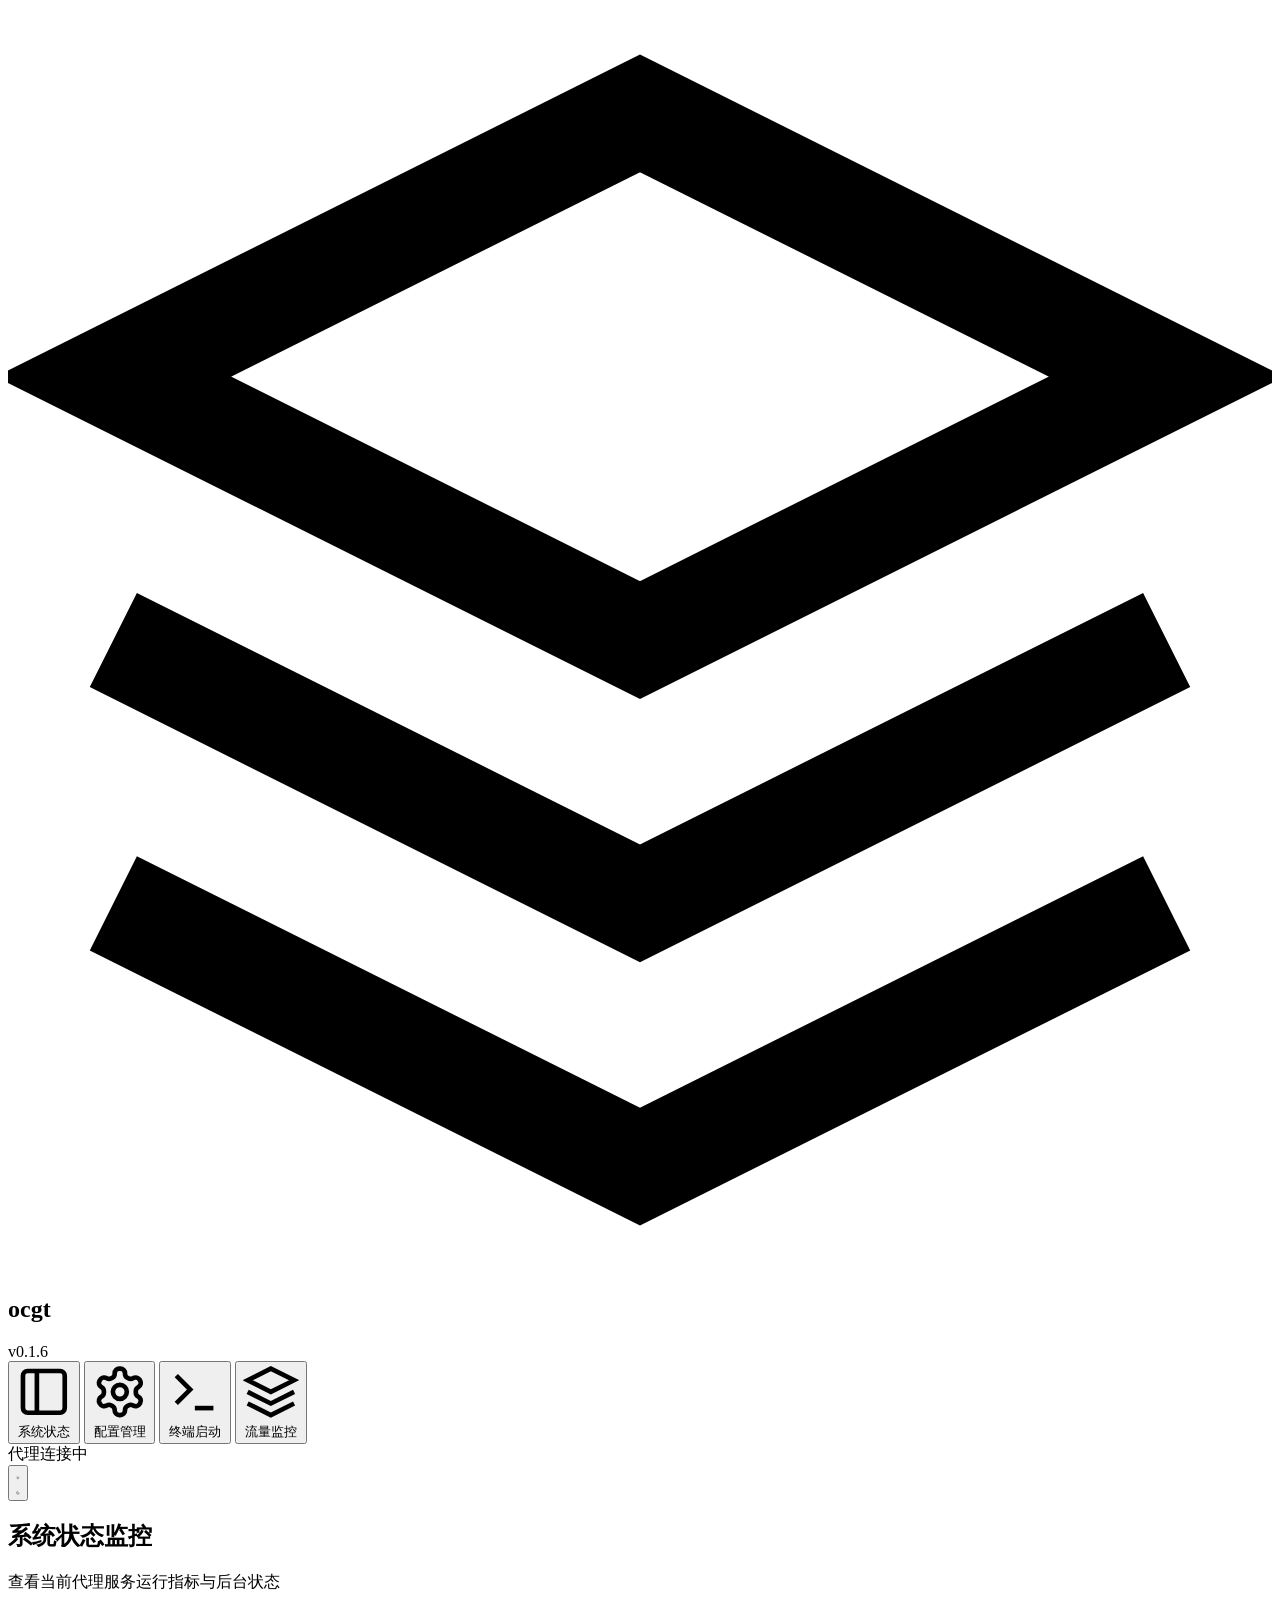
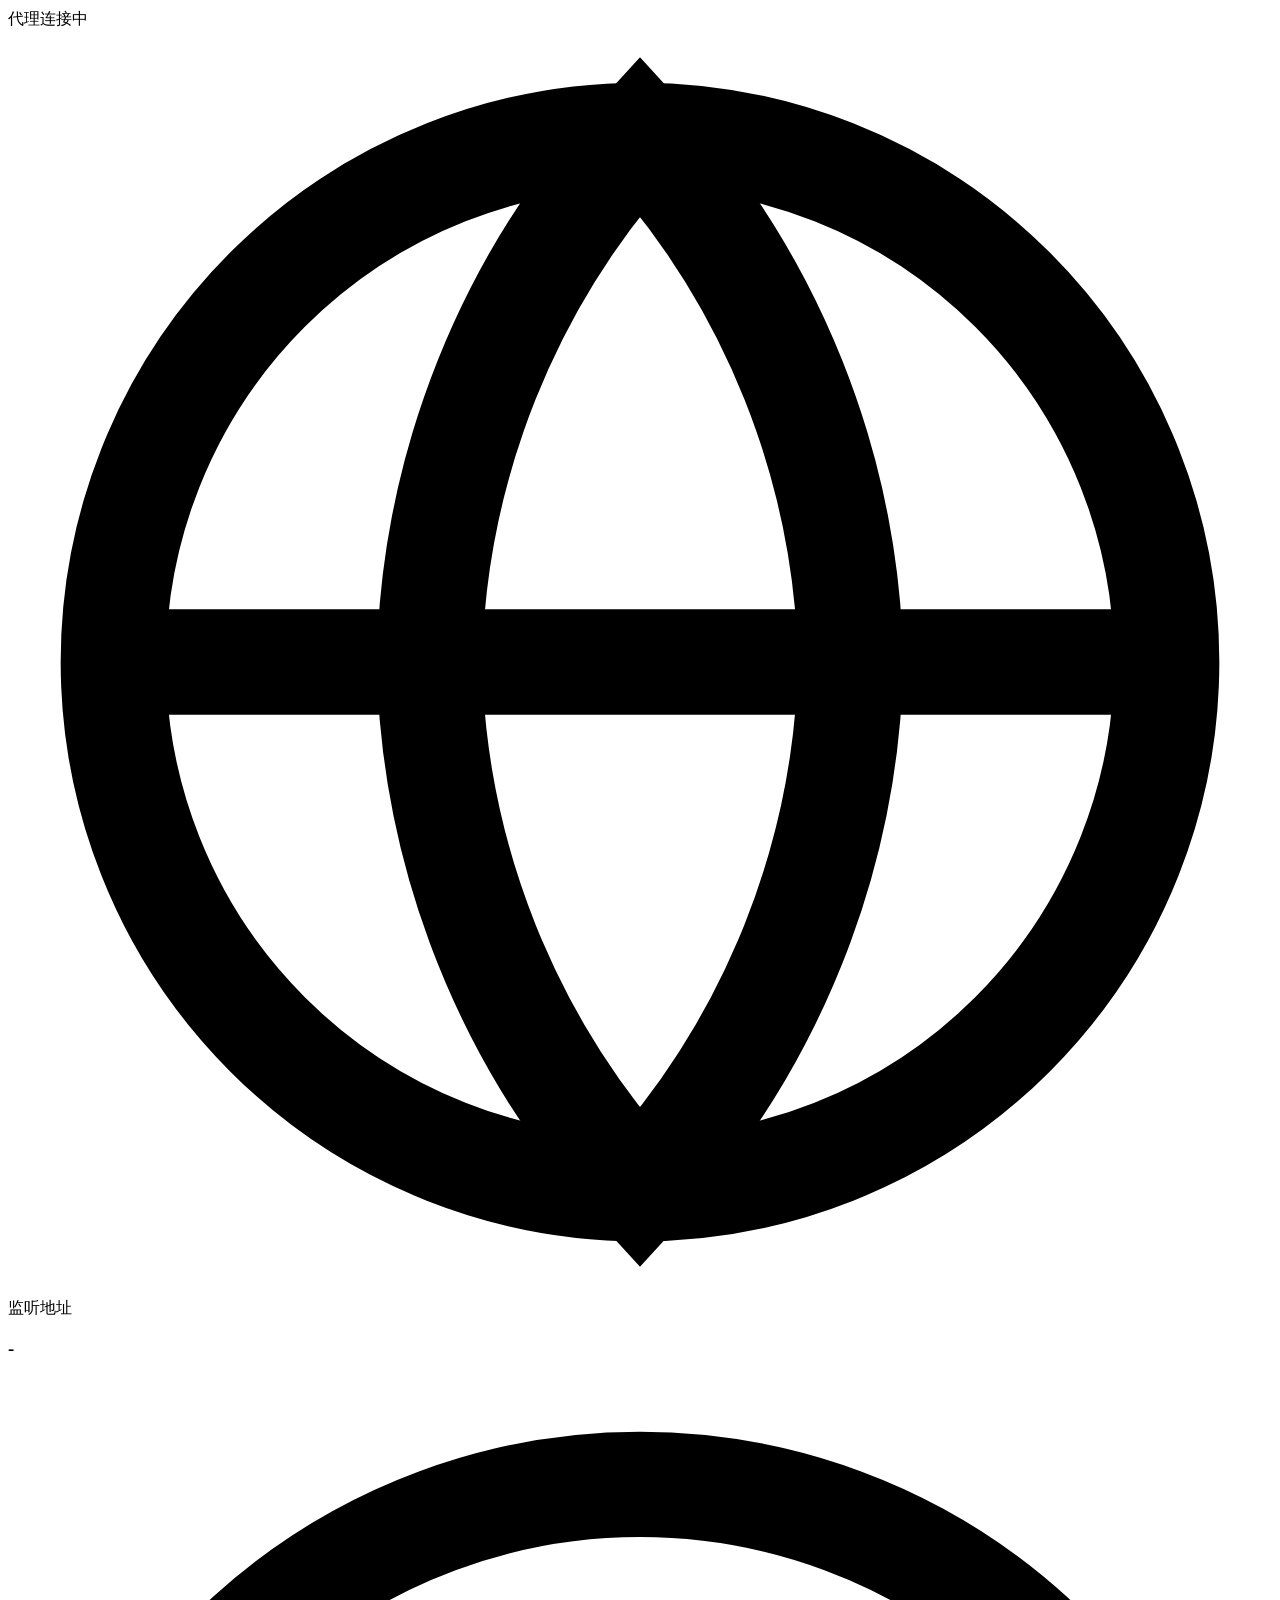
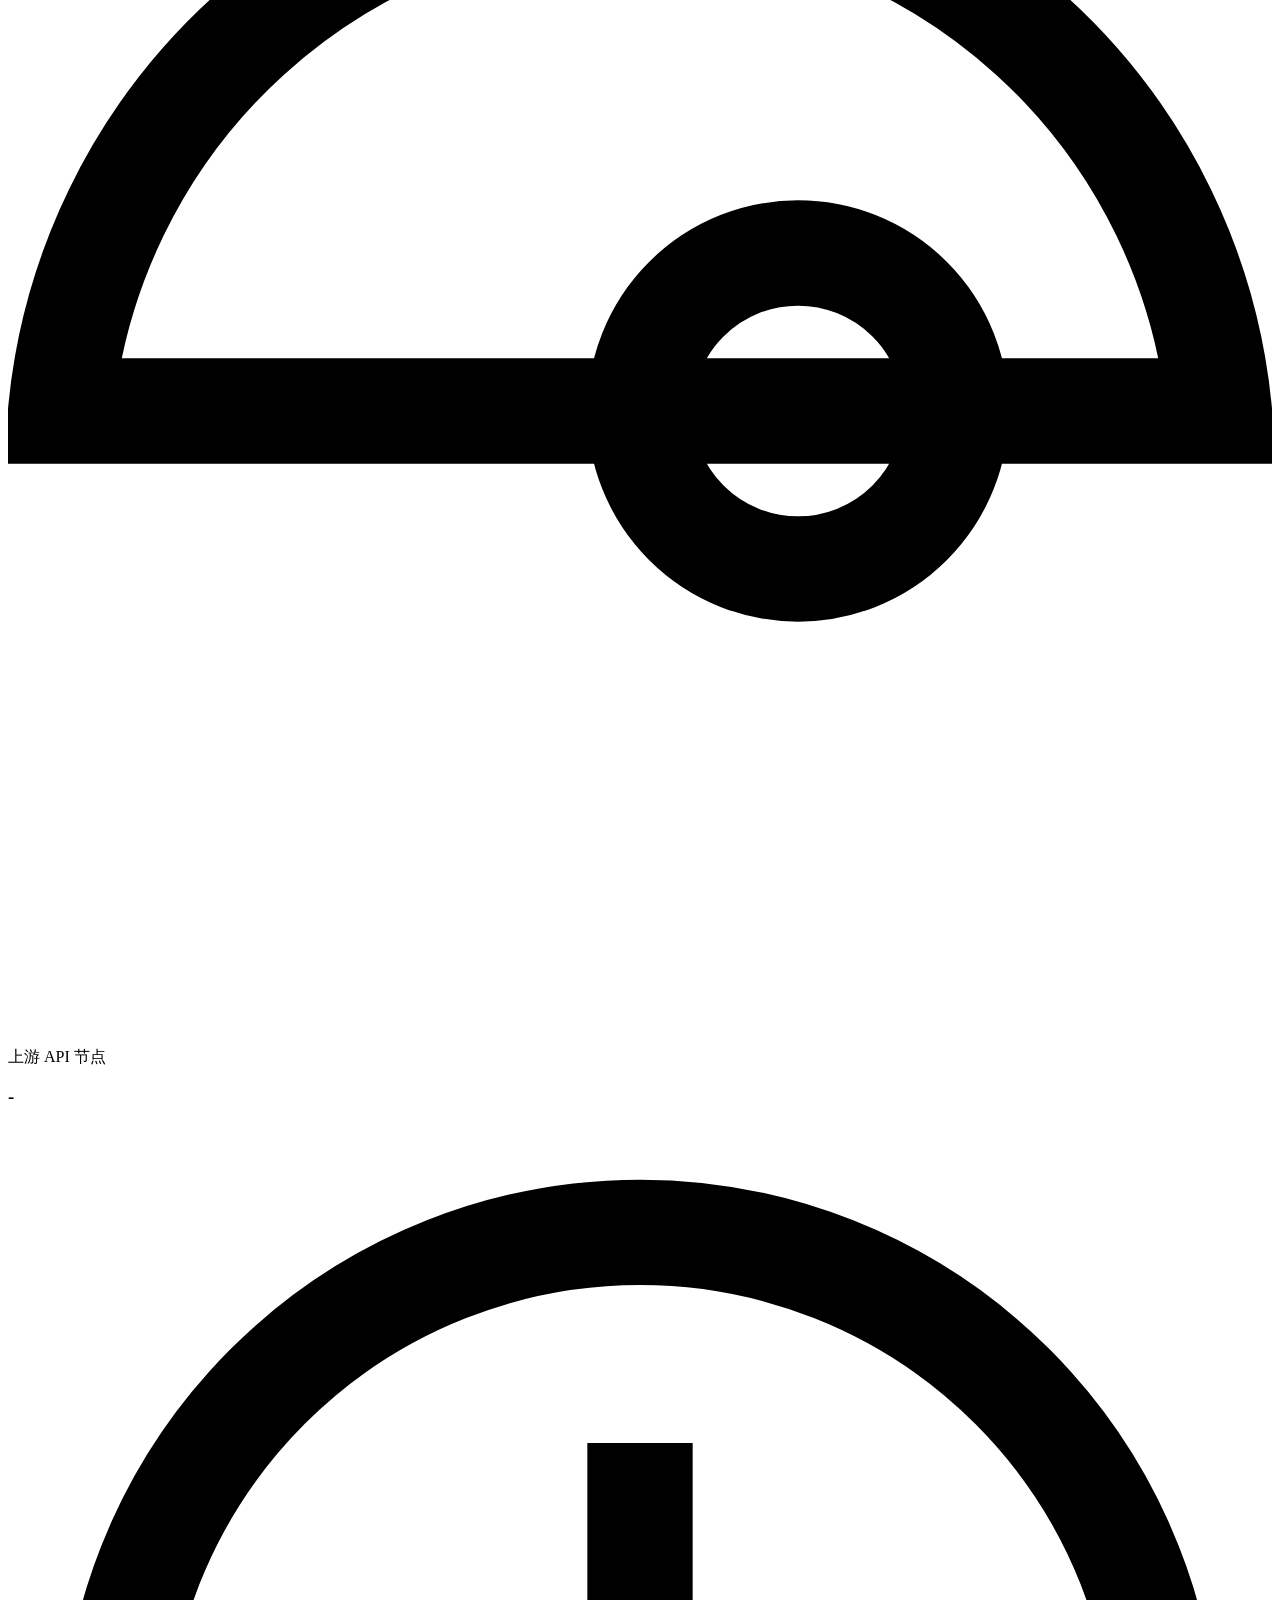
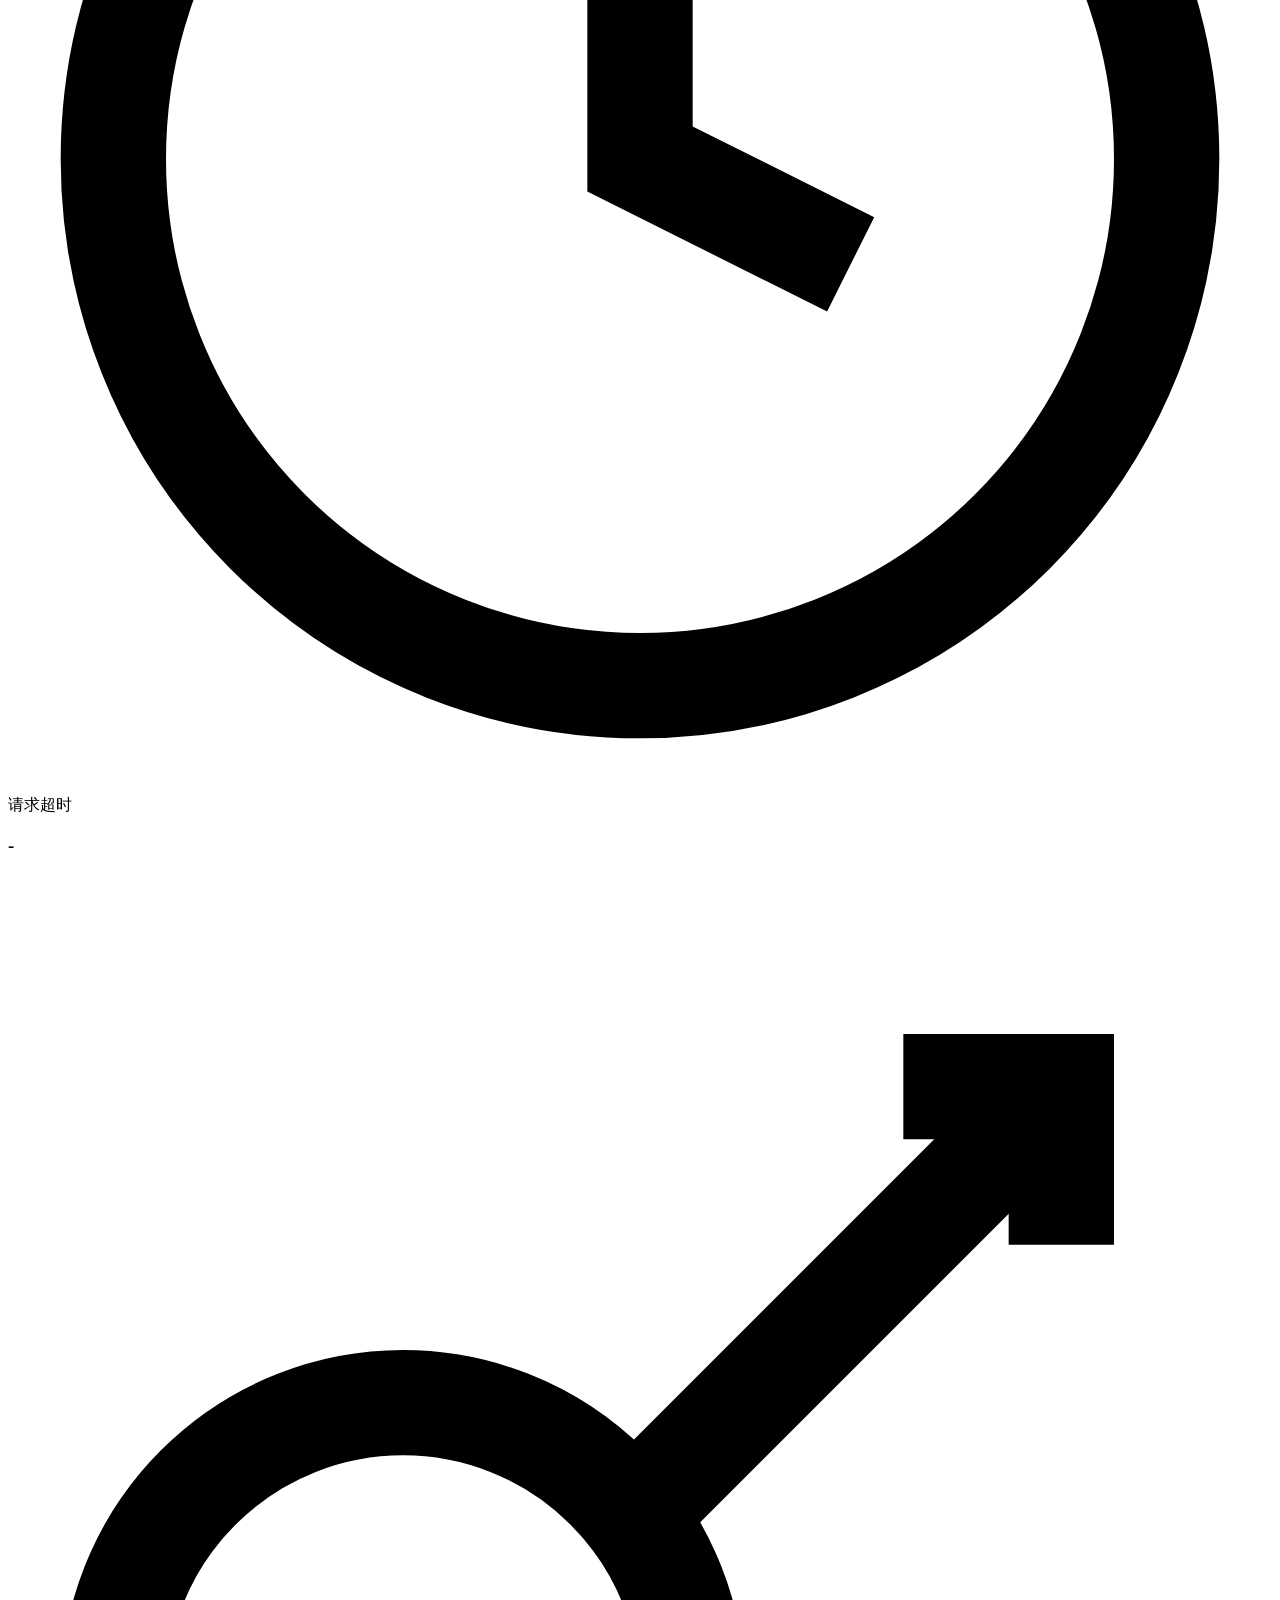
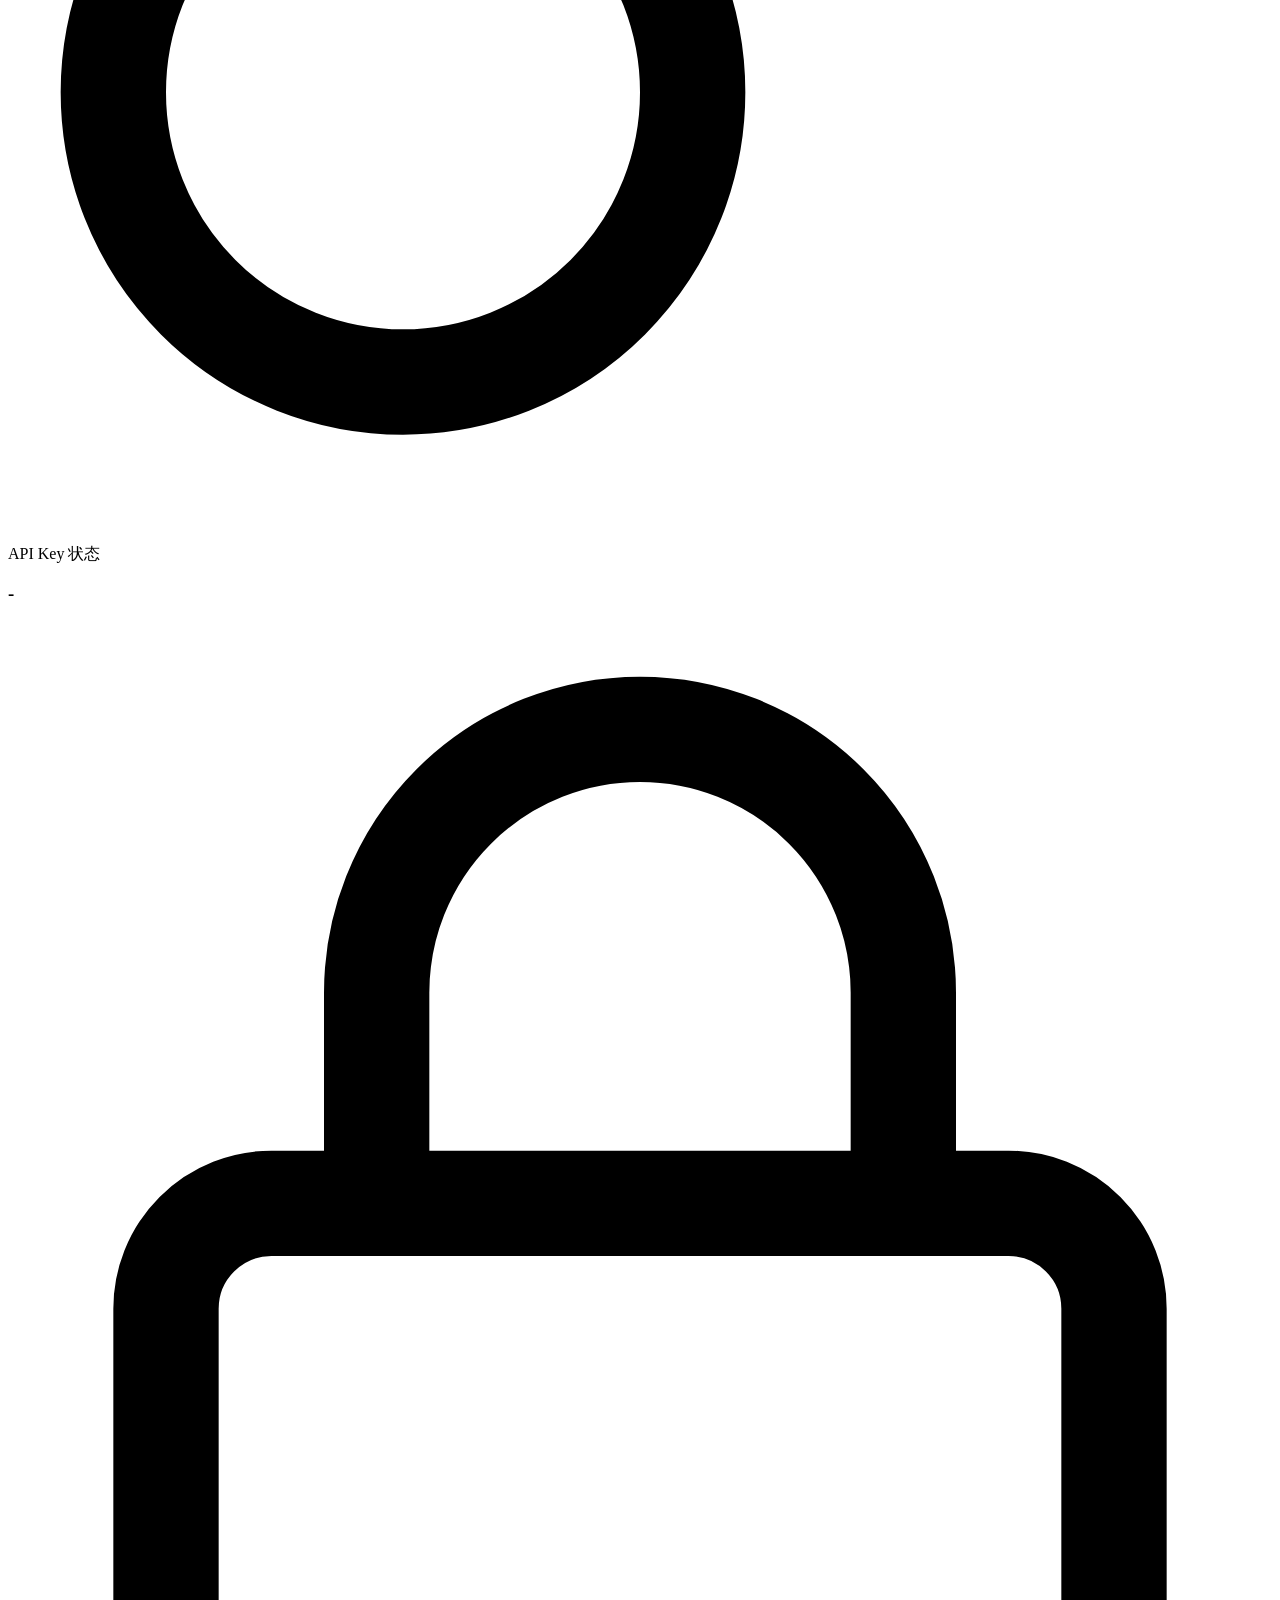
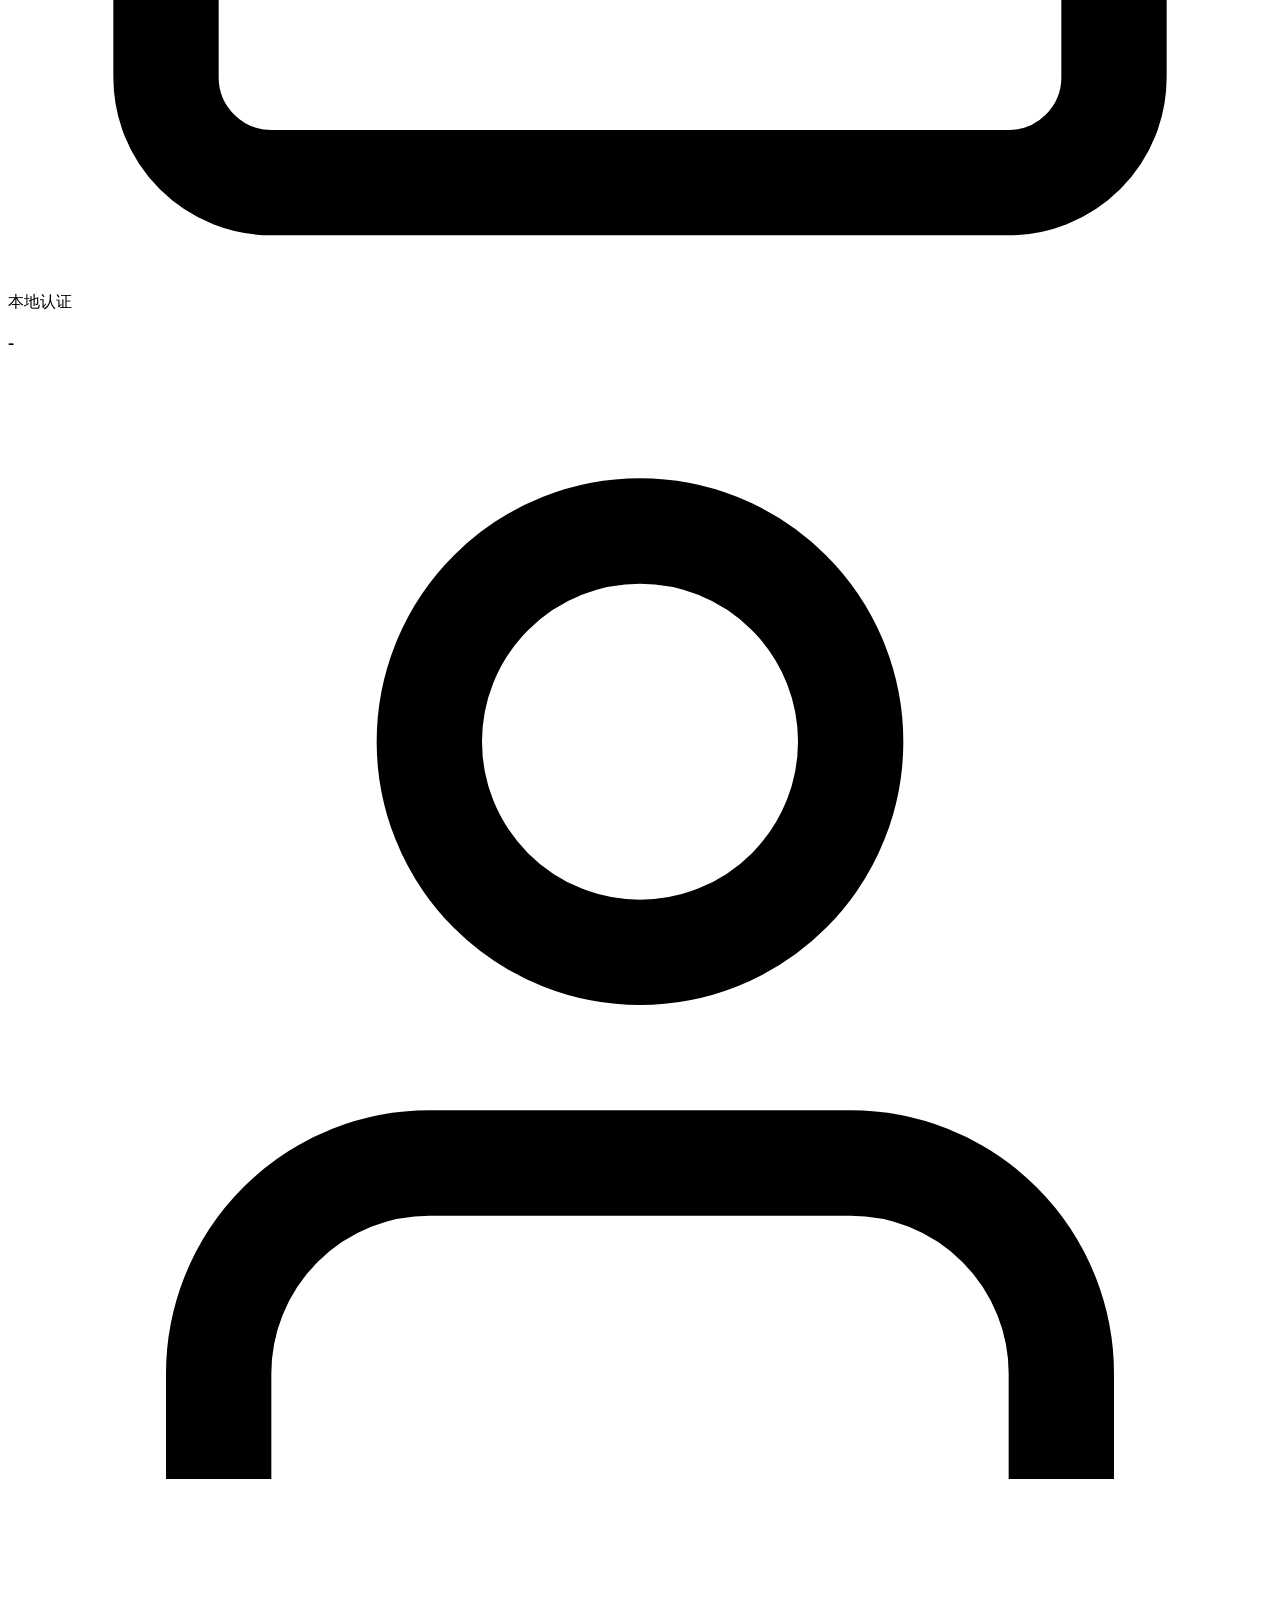
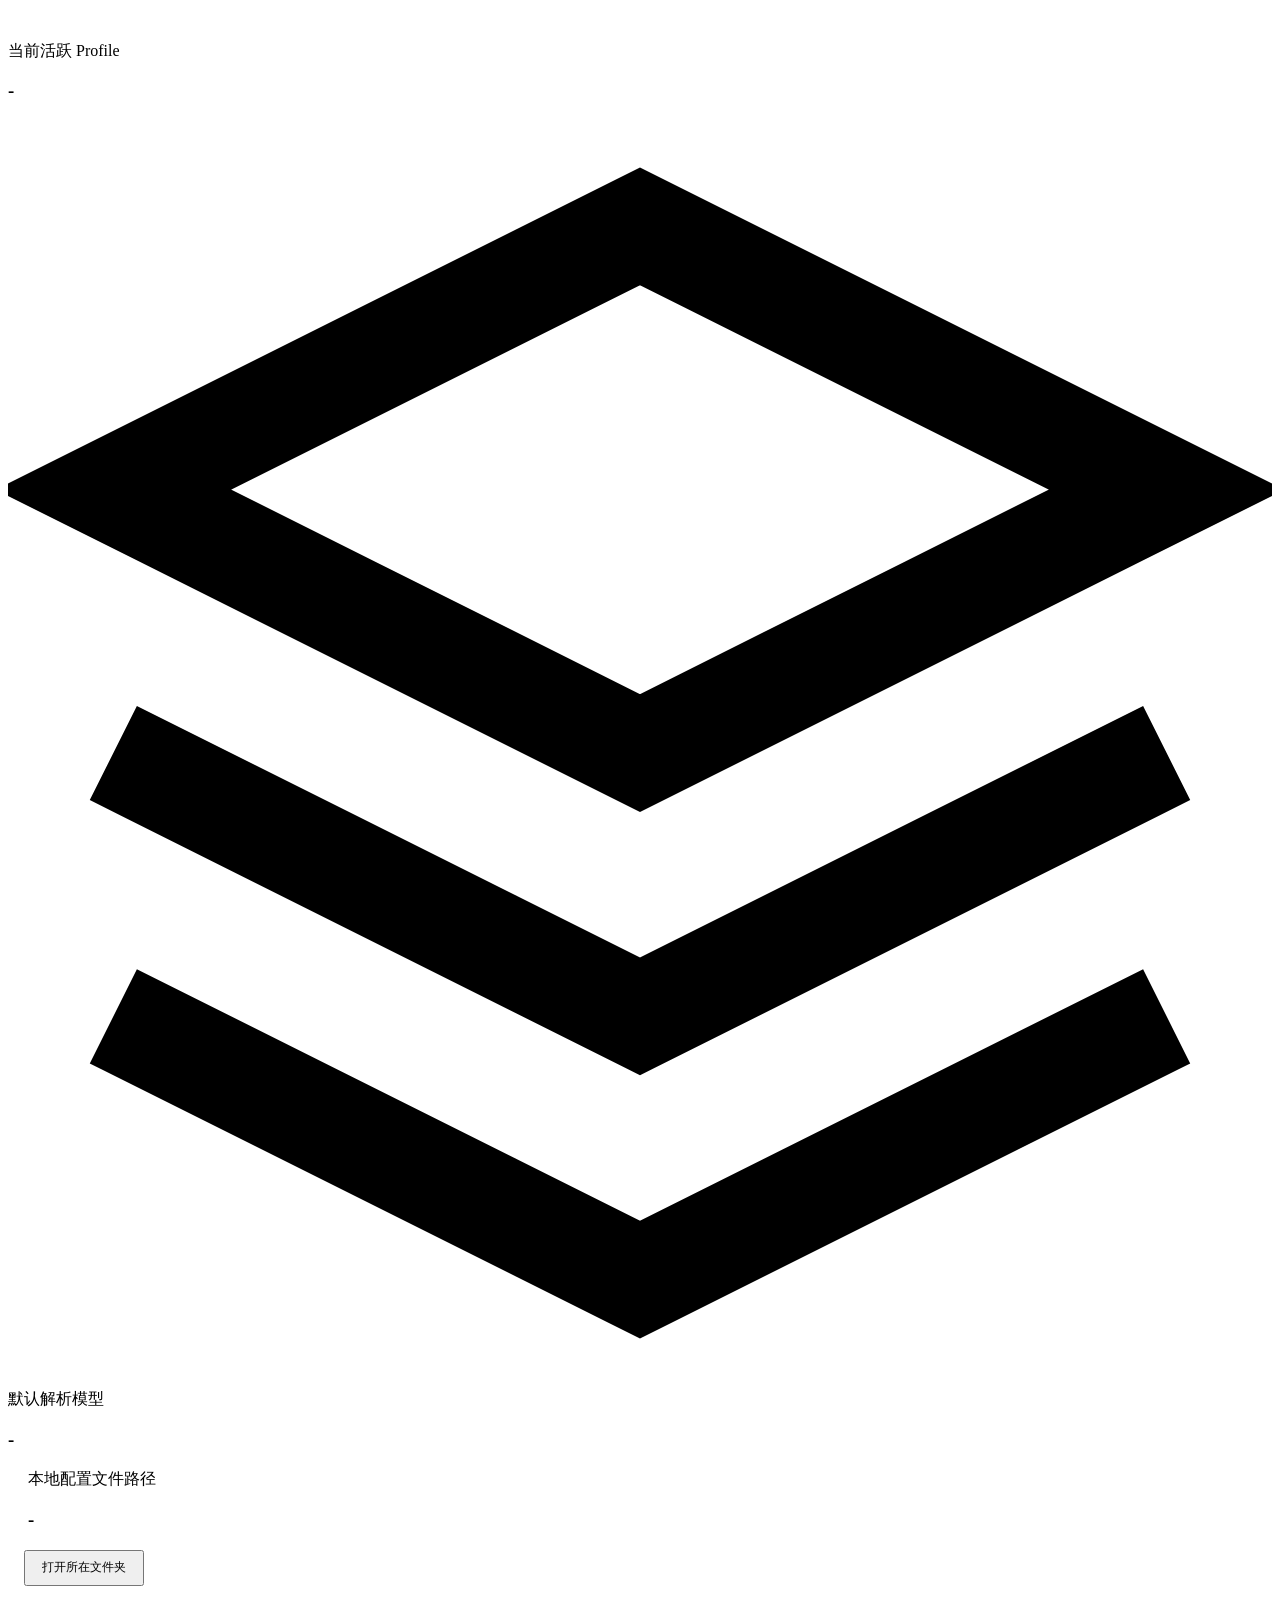
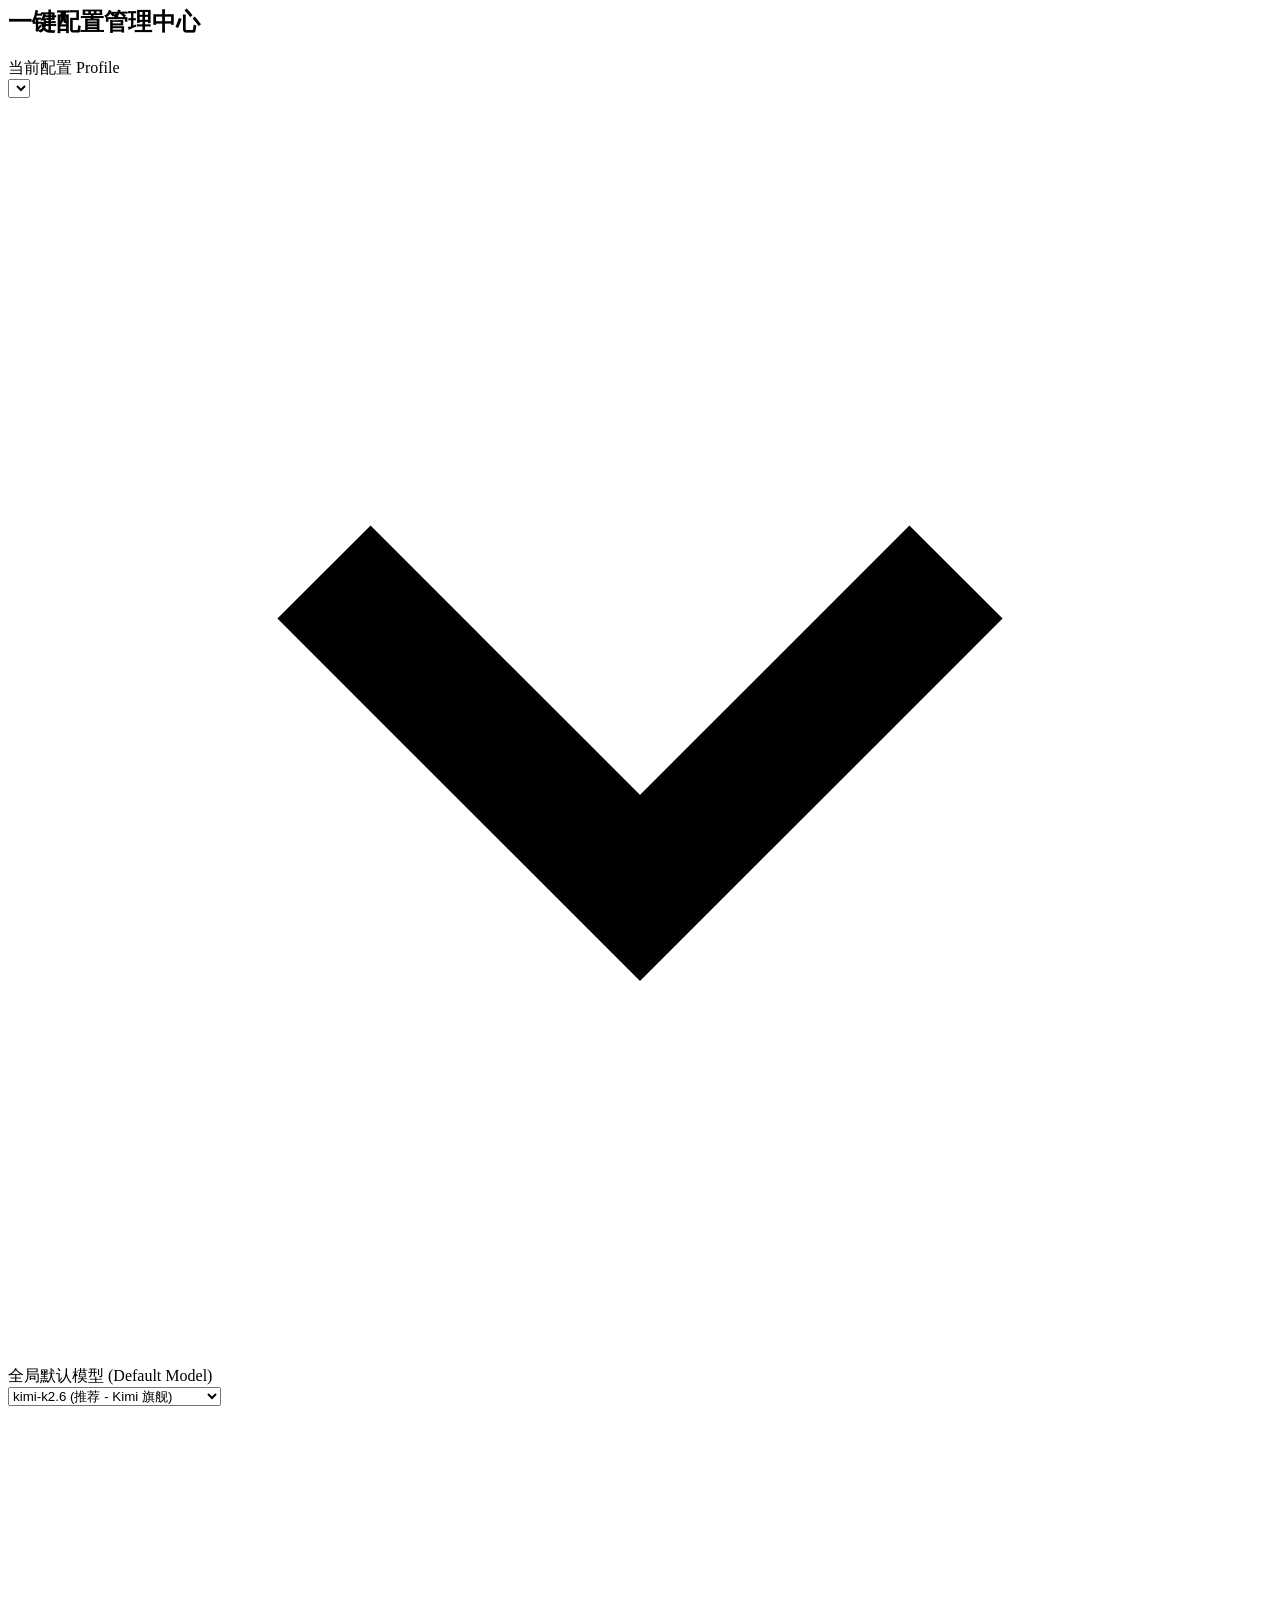
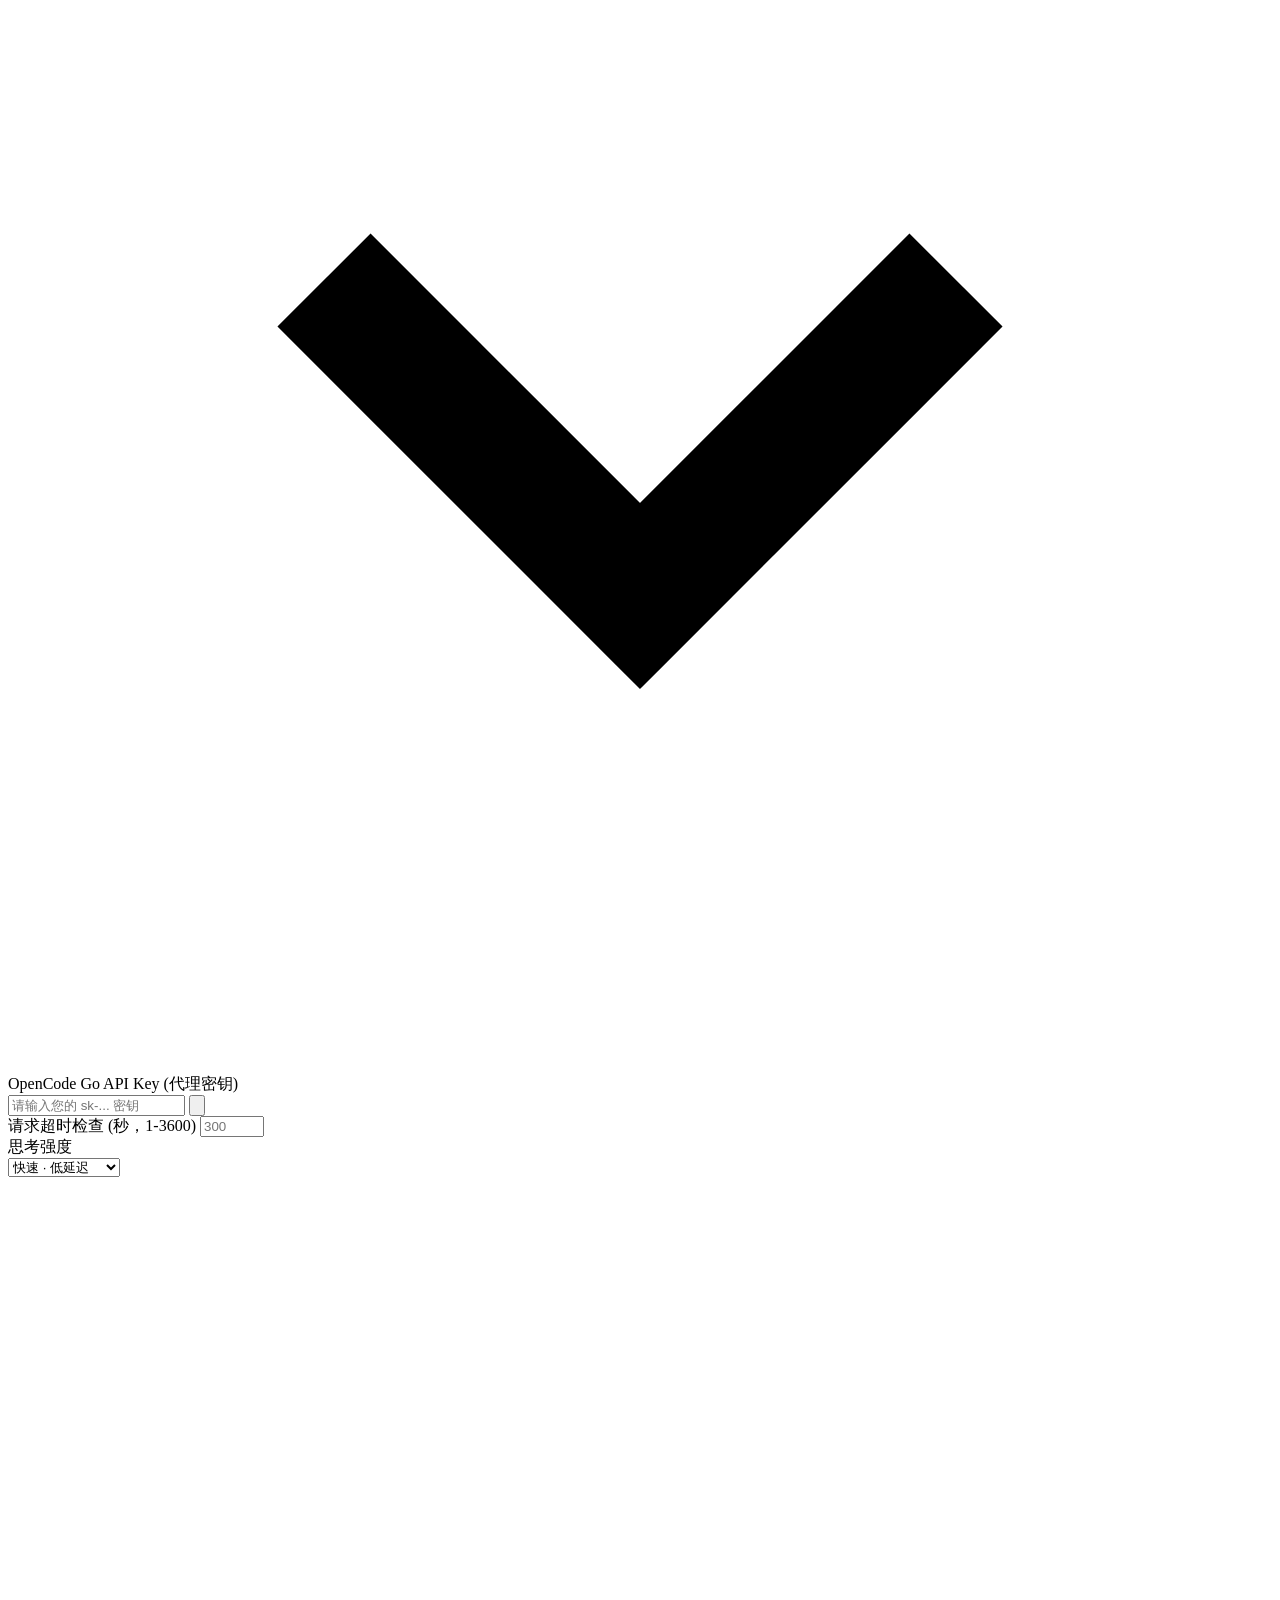
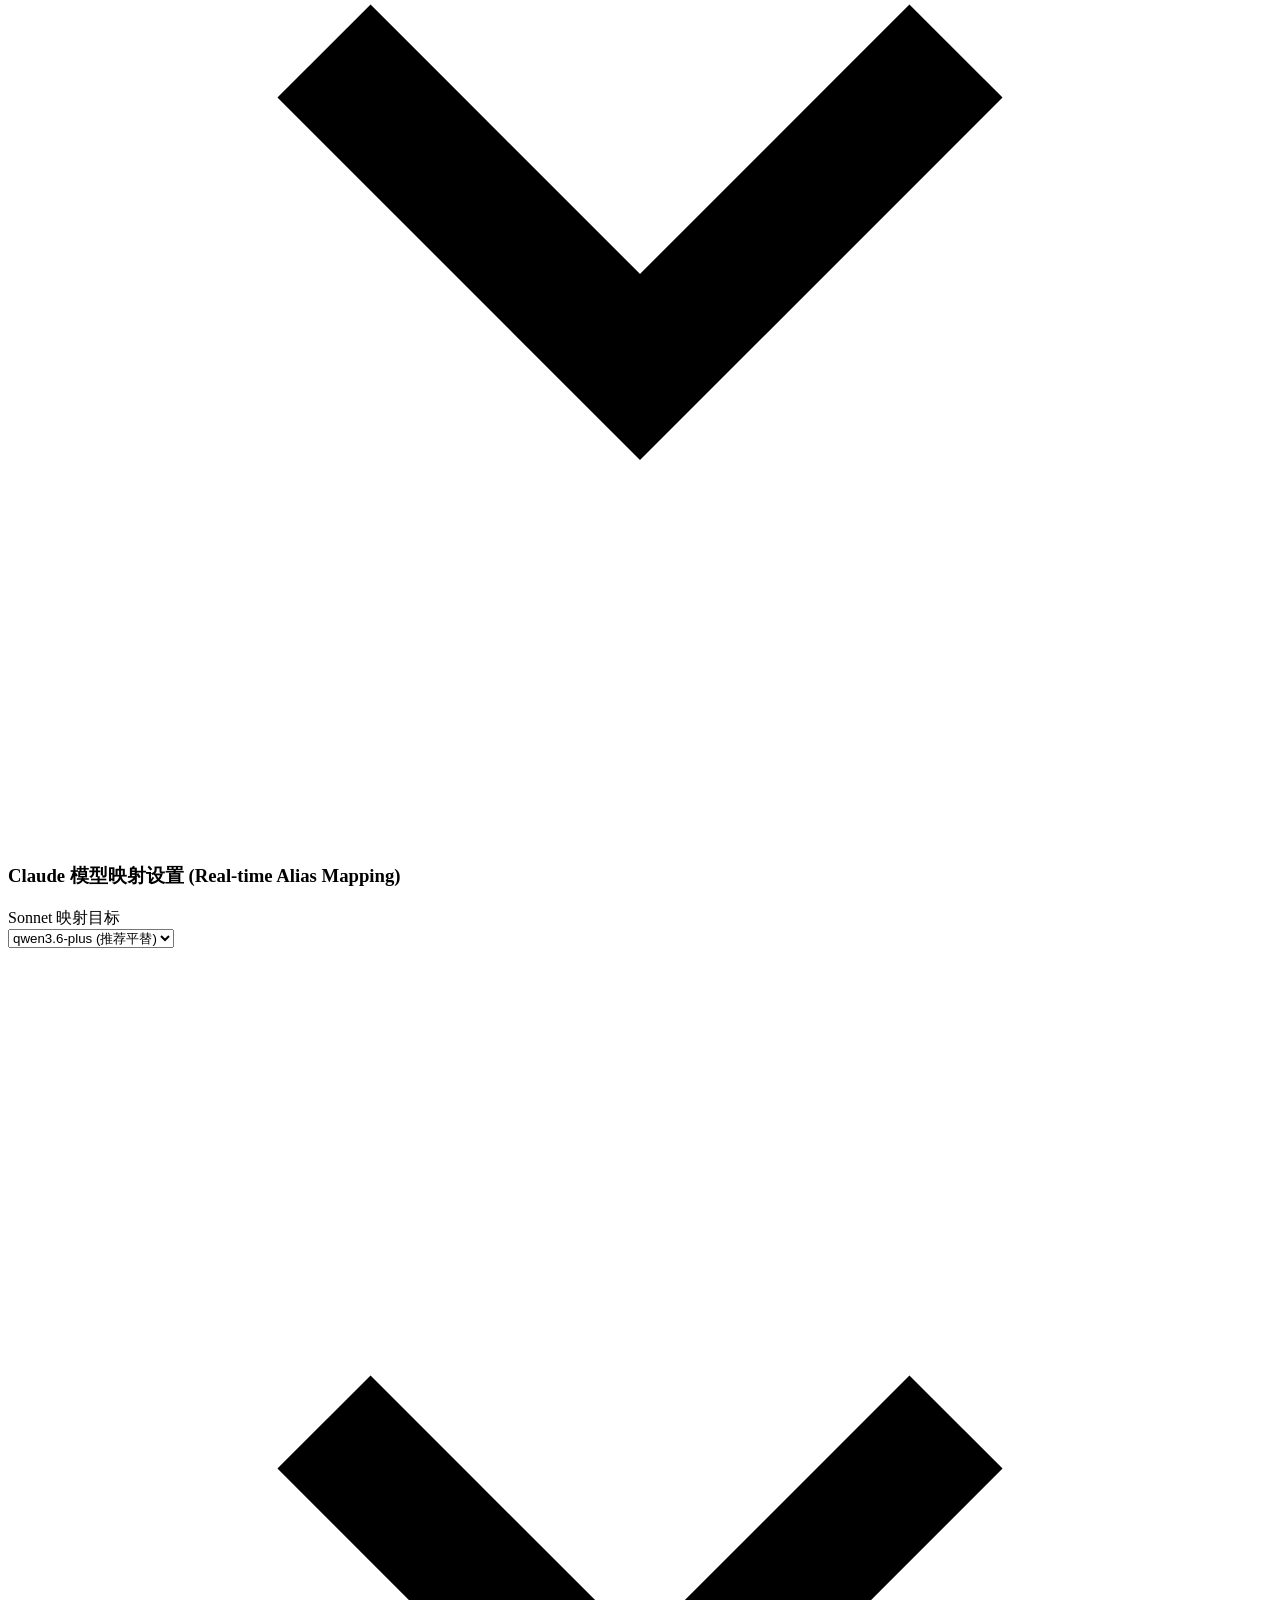
==== commit 3ebe27b3: "chore: bump release version to 0.1.6" ====
--- a/internal/proxy/web/index.html
+++ b/internal/proxy/web/index.html
@@ -10,9 +10,6 @@
             document.documentElement.setAttribute('data-theme', savedTheme);
         })();
     </script>
-    <link rel="preconnect" href="https://fonts.googleapis.com">
-    <link rel="preconnect" href="https://fonts.gstatic.com" crossorigin>
-    <link href="https://fonts.googleapis.com/css2?family=Inter:wght@400;500;600;700&family=JetBrains+Mono:wght@400;500&display=swap" rel="stylesheet">
     <link rel="stylesheet" href="style.css">
 </head>
 <body>
@@ -27,7 +24,7 @@
                 </div>
                 <div class="brand-title">
                     <h1>ocgt</h1>
-                    <span class="version">v0.1.4</span>
+                    <span class="version">v0.1.6</span>
                 </div>
             </div>
             
@@ -193,6 +190,19 @@
                             <label for="timeout-input">请求超时检查 (秒，1-3600)</label>
                             <input type="number" id="timeout-input" min="1" max="3600" step="1" placeholder="300">
                         </div>
+                        <div class="field">
+                            <label for="thinking-budget-input">思考强度</label>
+                            <div class="select-wrap">
+                                <select id="thinking-budget-input">
+                                    <option value="256">快速 · 低延迟</option>
+                                    <option value="512">均衡 · 推荐</option>
+                                    <option value="1024">深度 · 复杂任务</option>
+                                    <option value="2048">强力 · 重构排错</option>
+                                    <option value="-1">关闭思考</option>
+                                </select>
+                                <svg class="select-arrow" viewBox="0 0 24 24" fill="none" stroke="currentColor" stroke-width="2.5"><polyline points="6 9 12 15 18 9"/></svg>
+                            </div>
+                        </div>
                         
                         <div class="mapping-section">
                             <h3 class="section-subtitle">Claude 模型映射设置 (Real-time Alias Mapping)</h3>
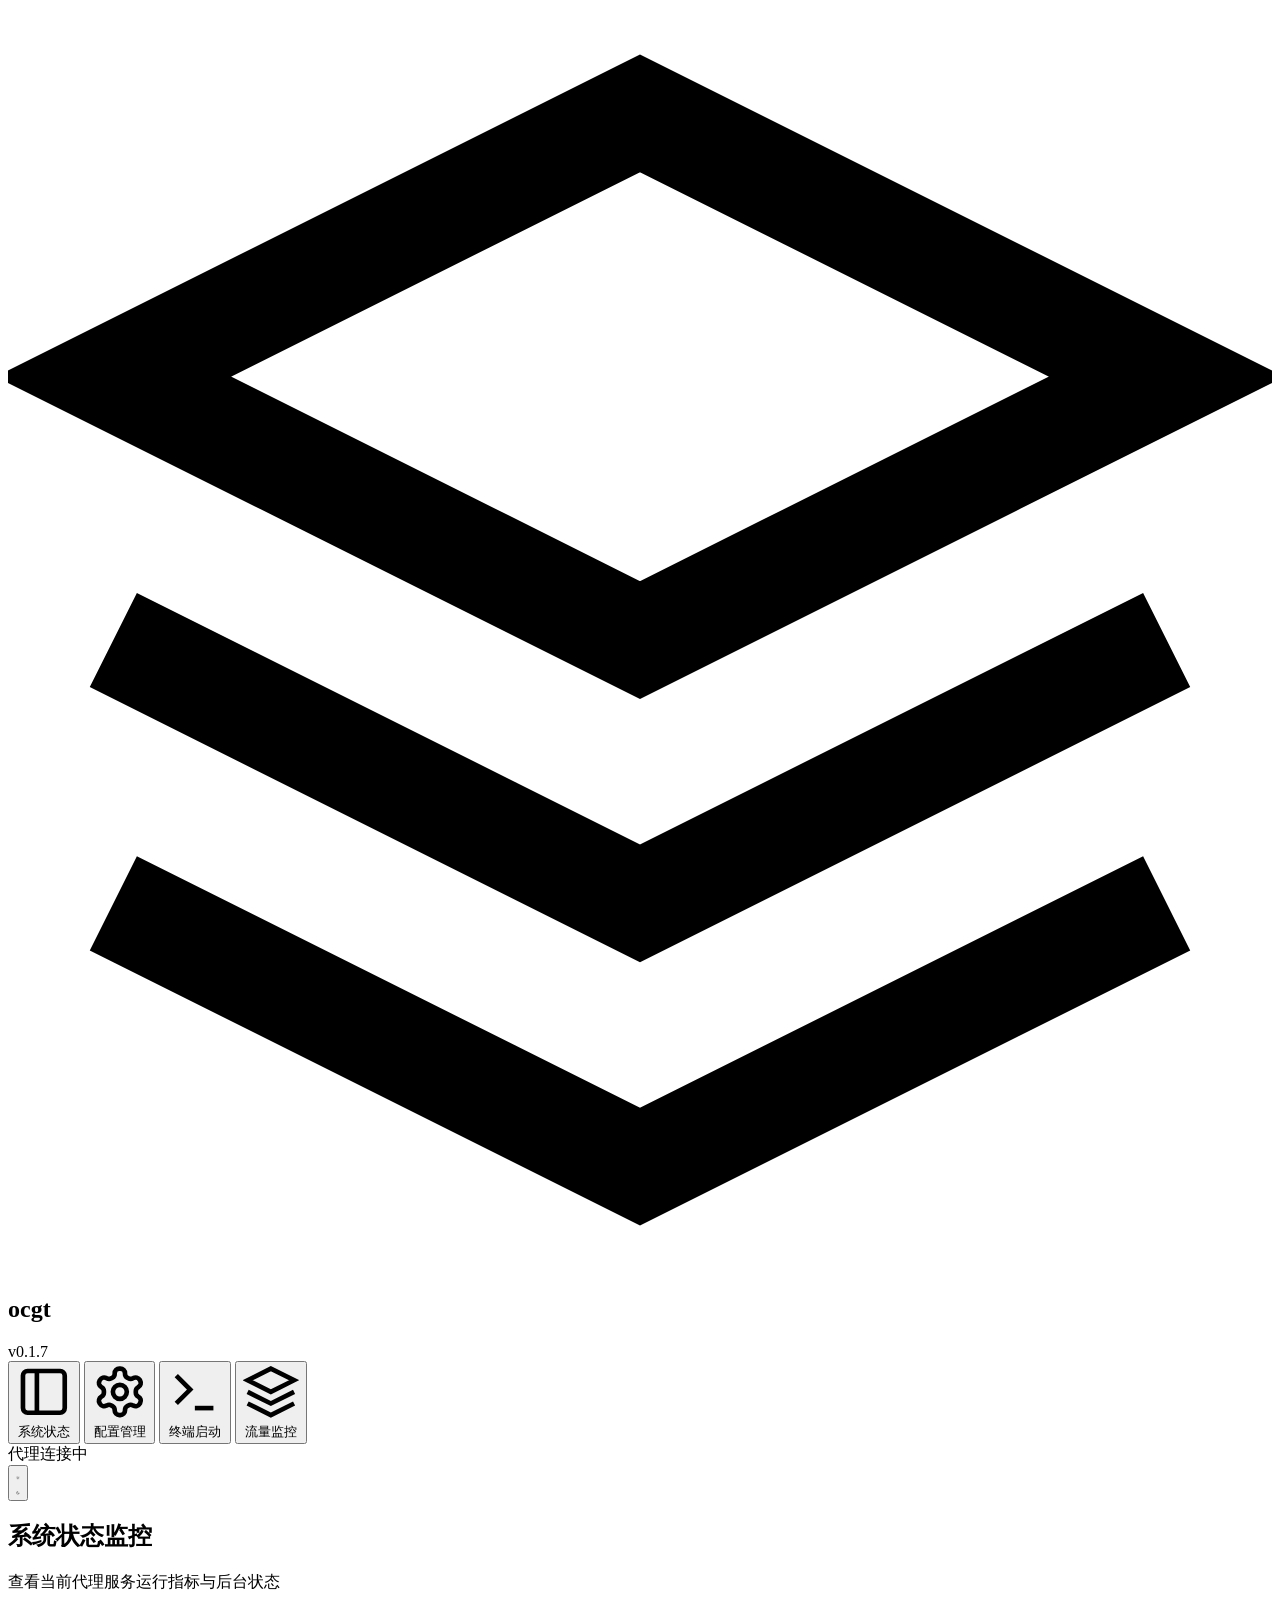
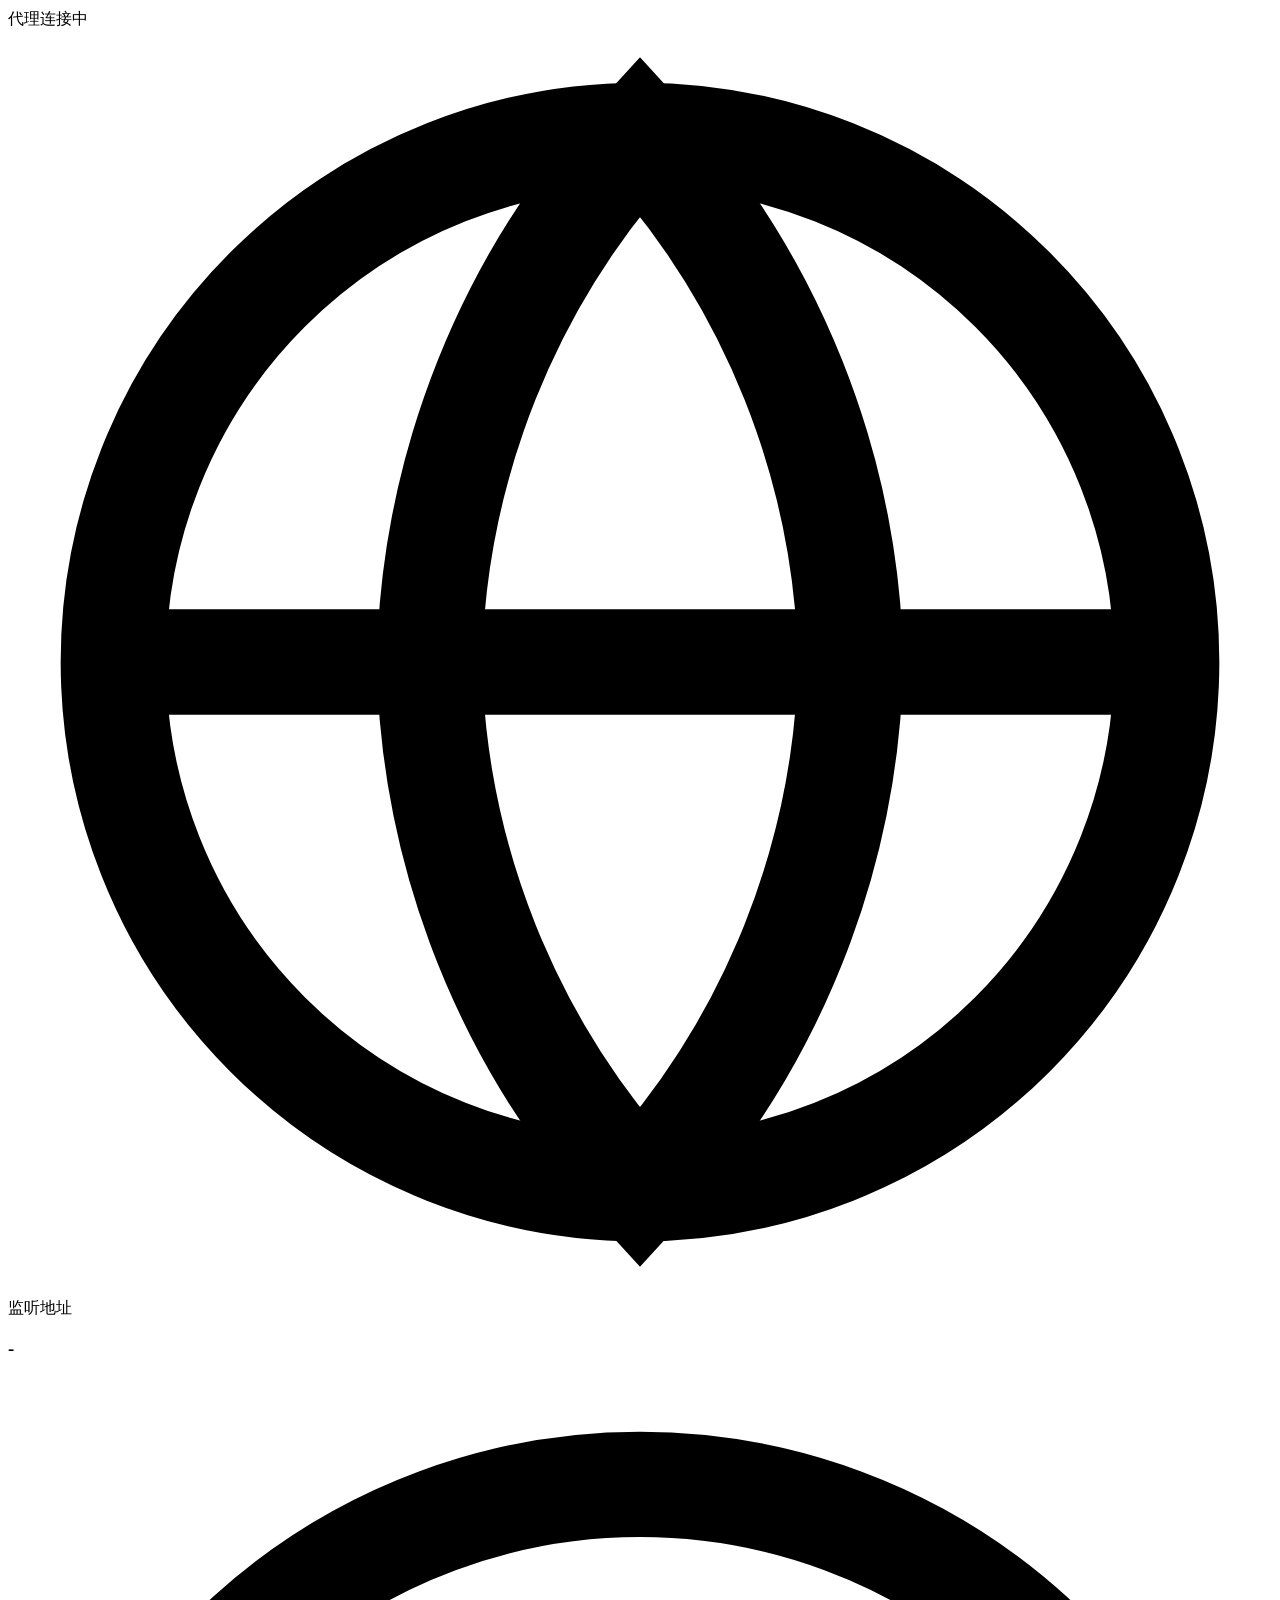
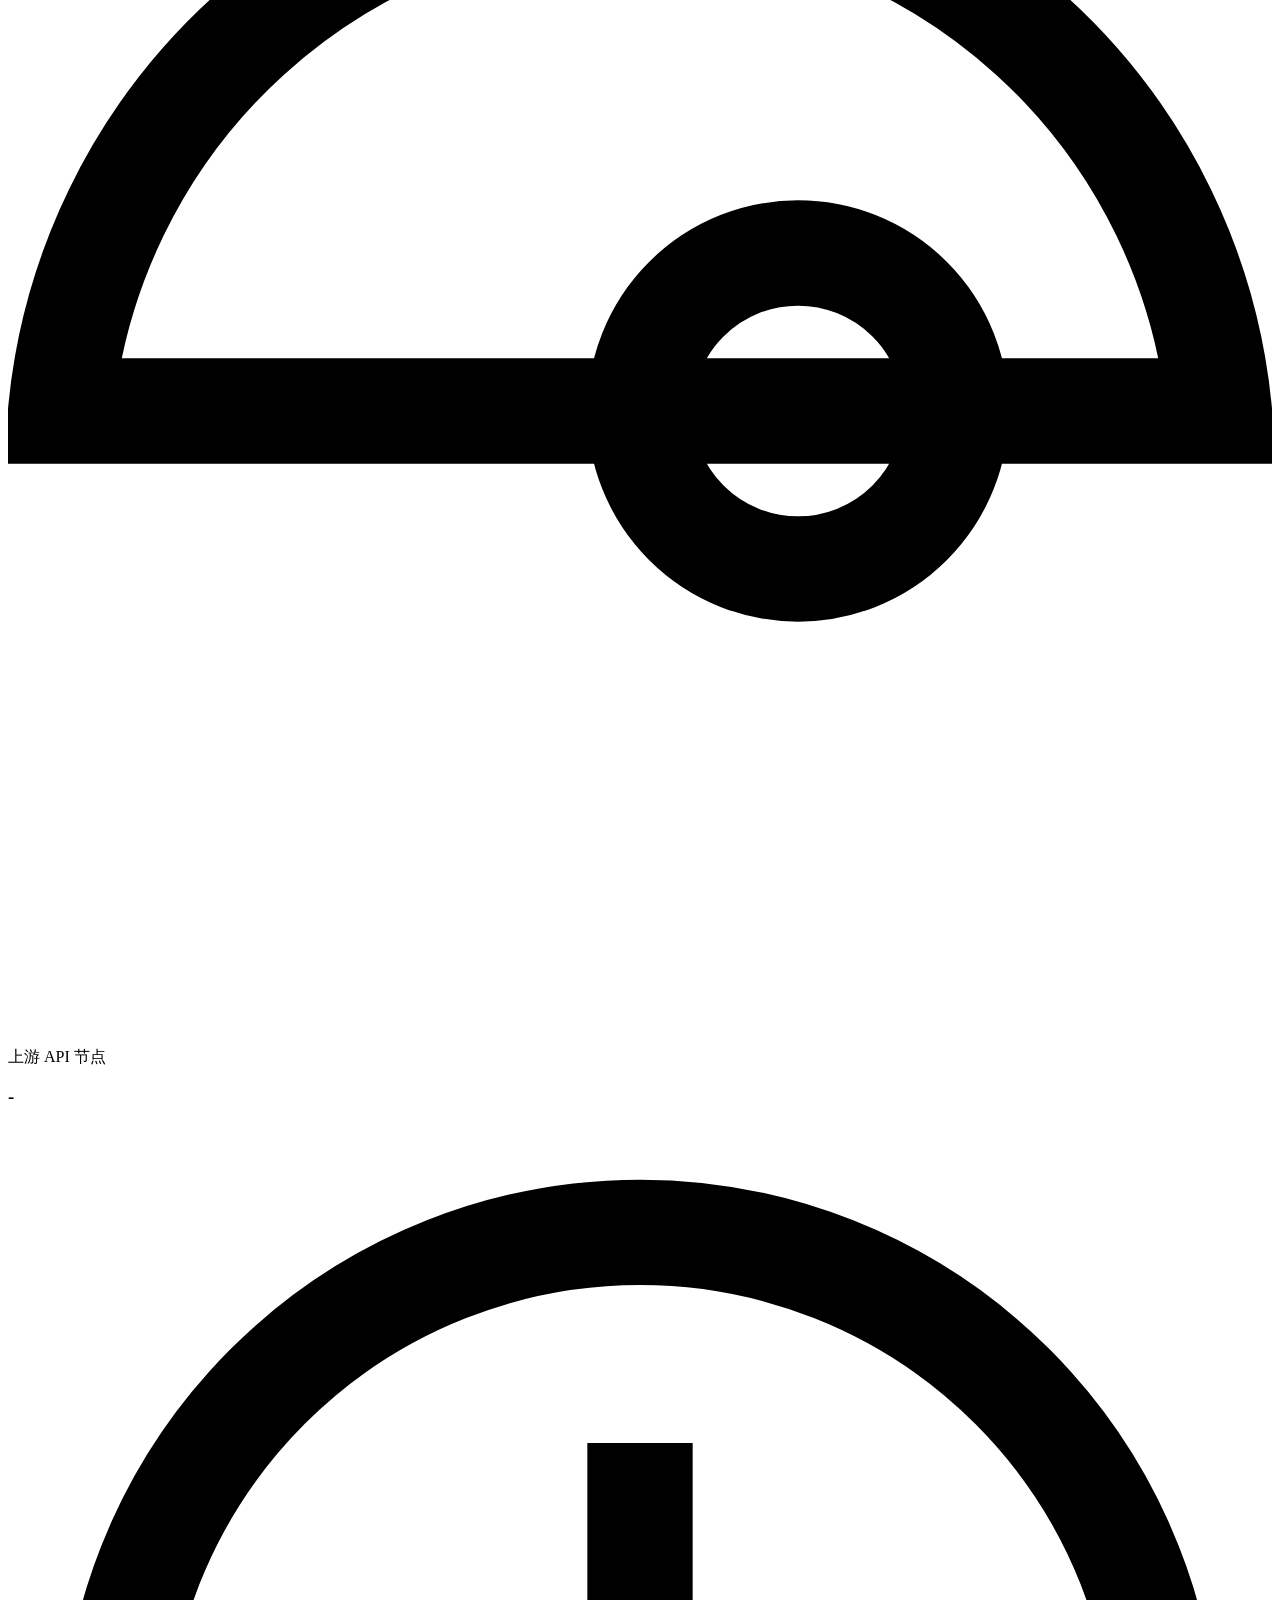
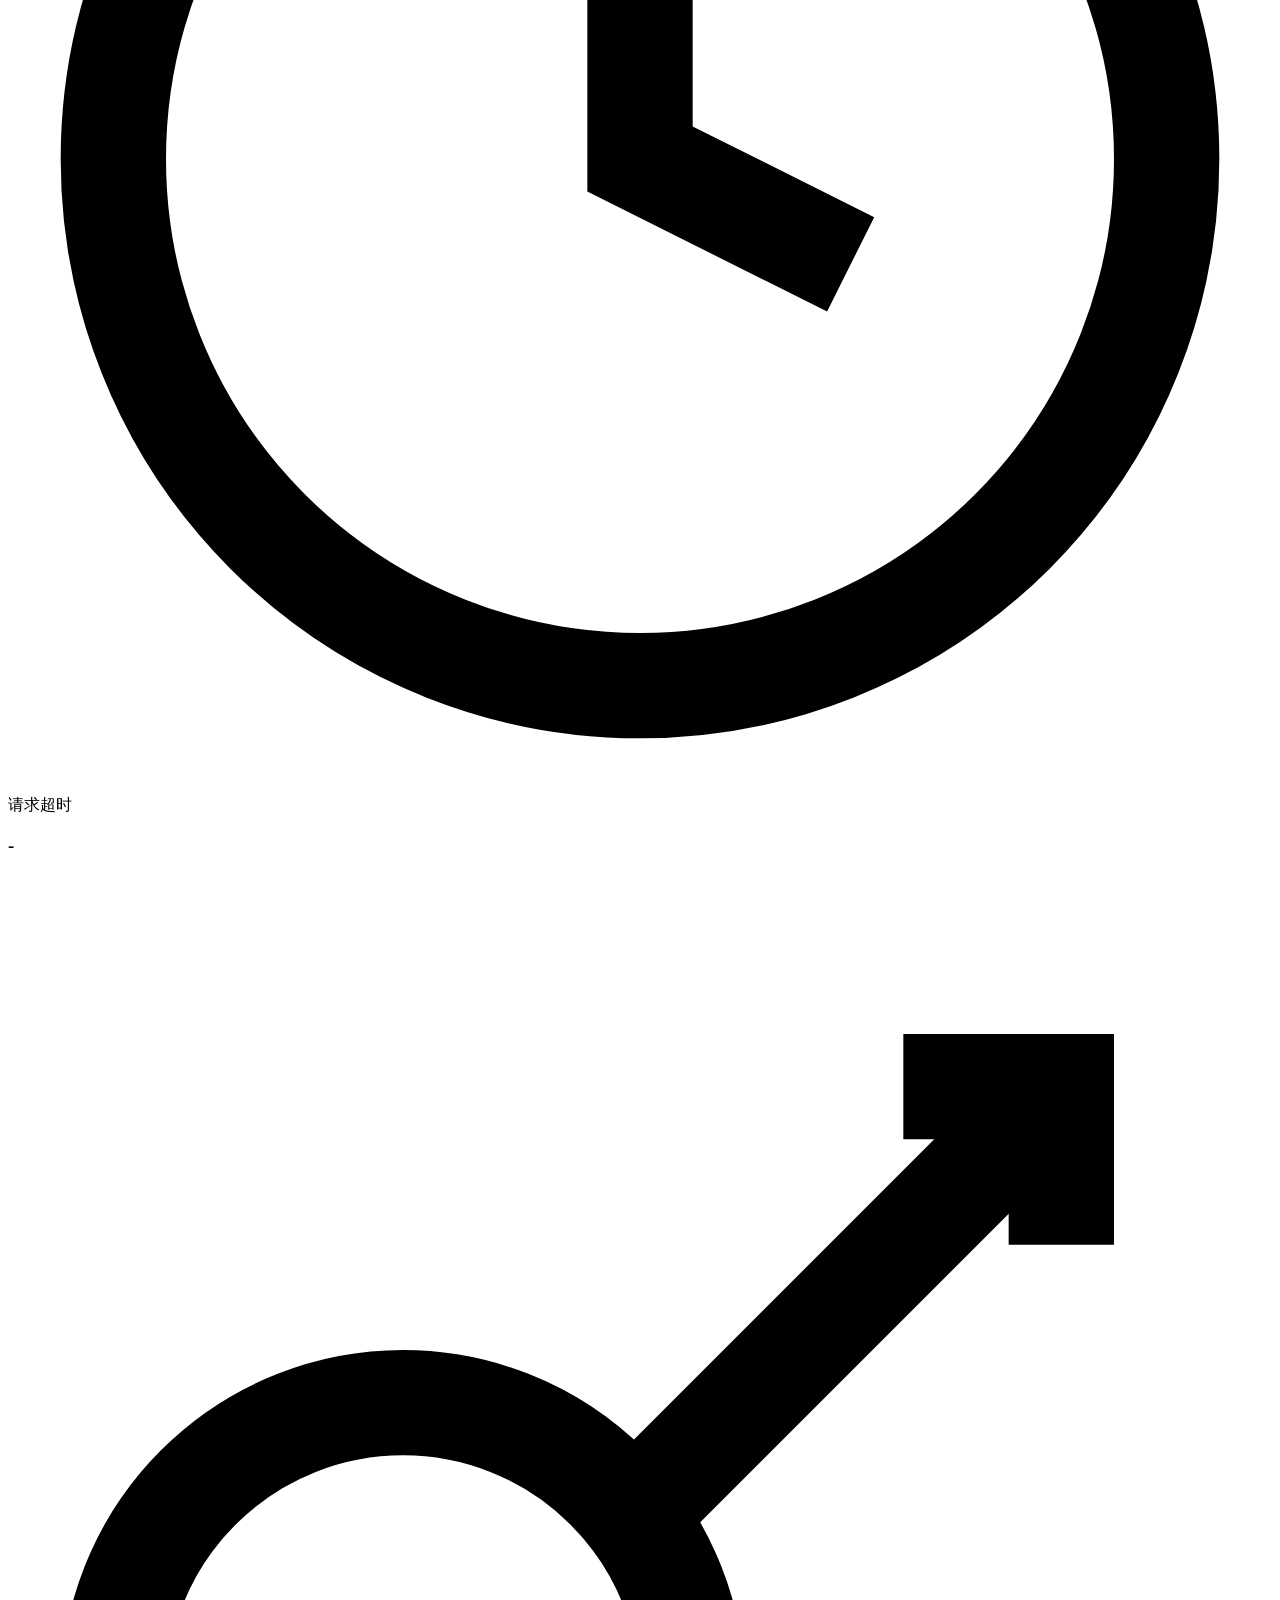
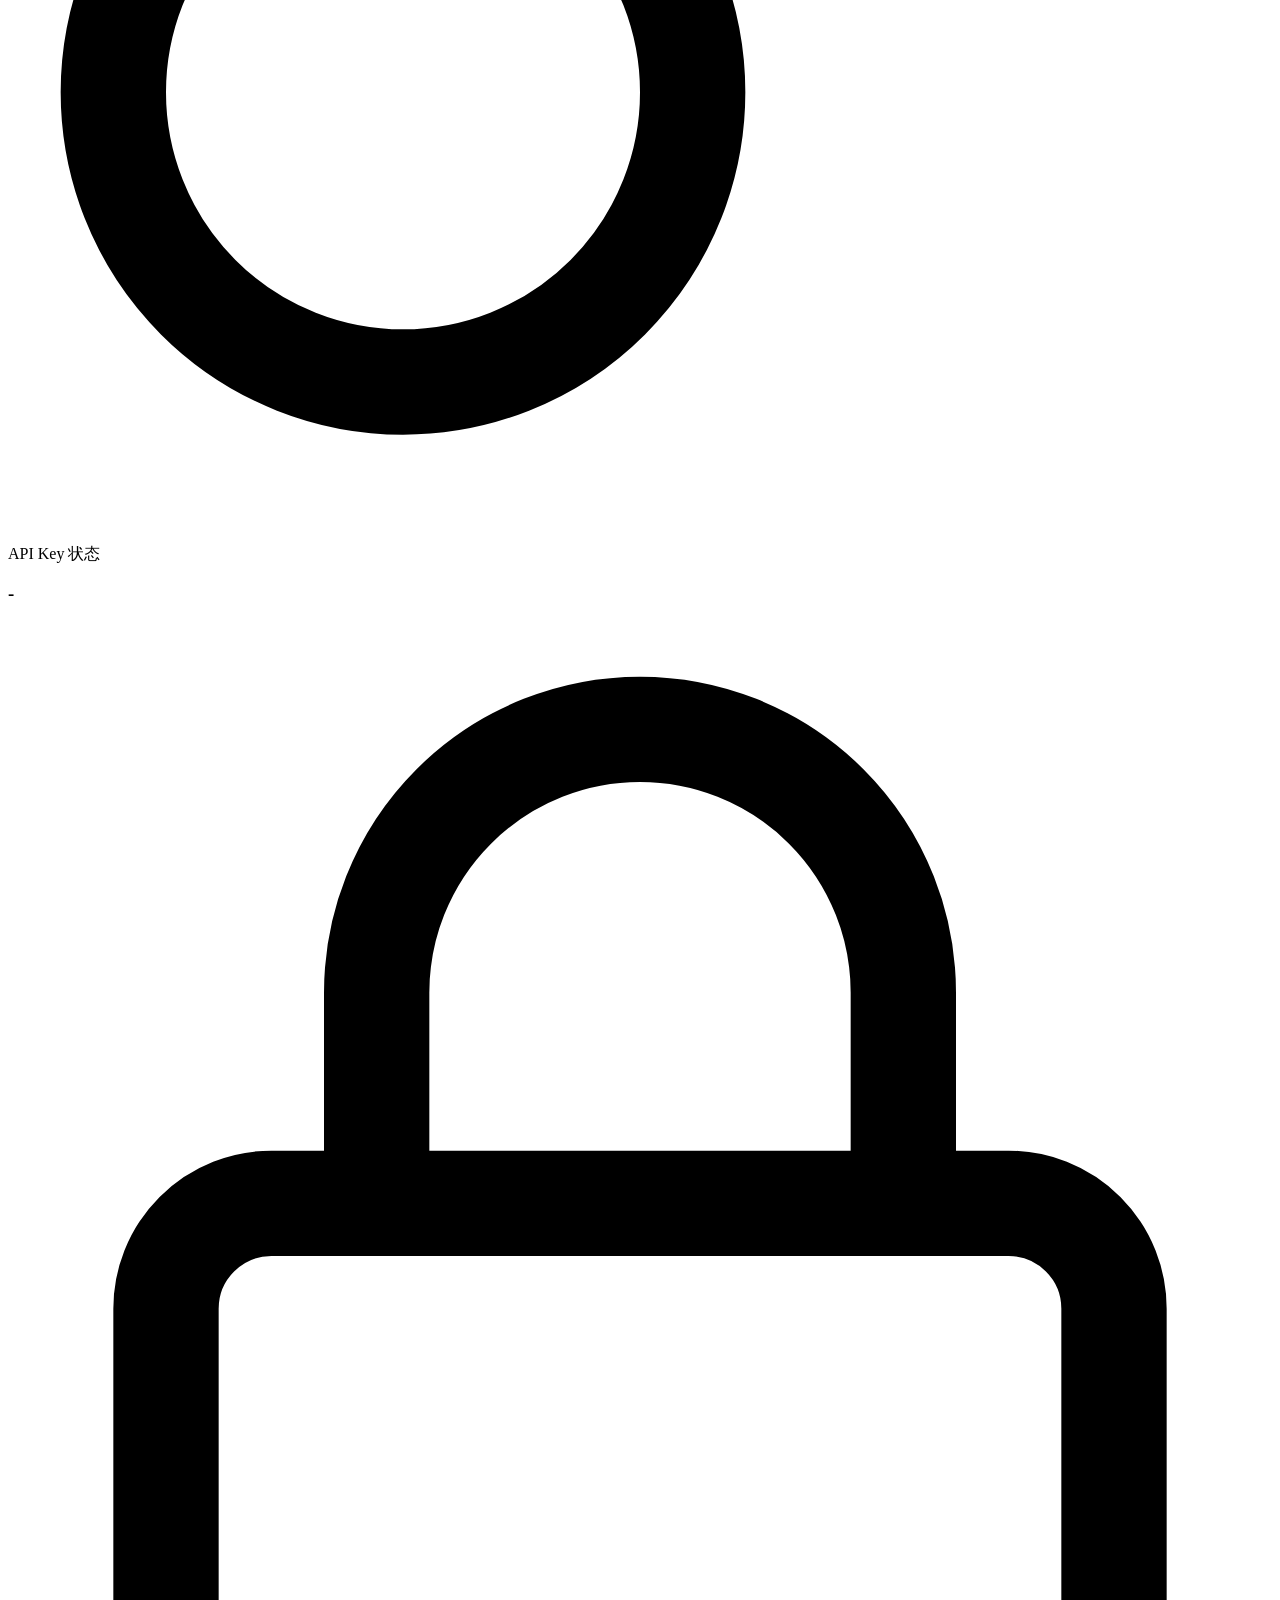
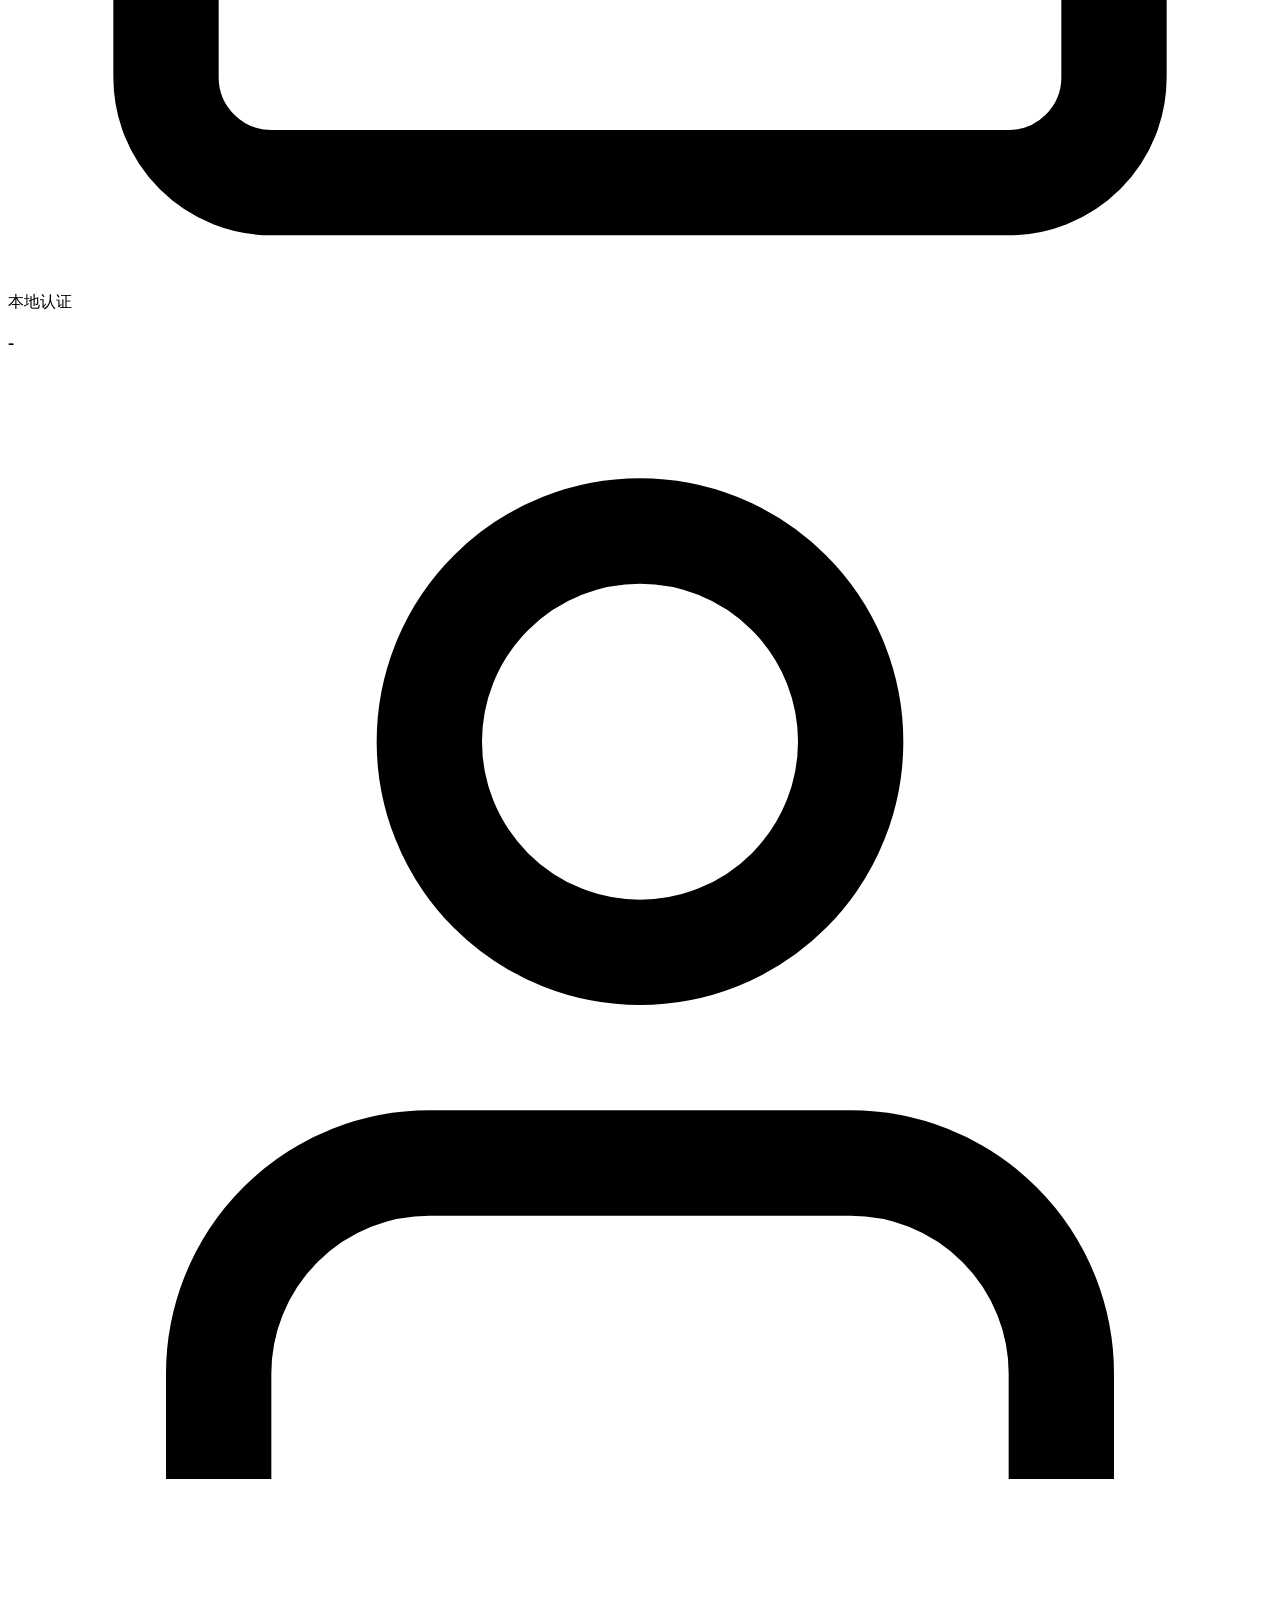
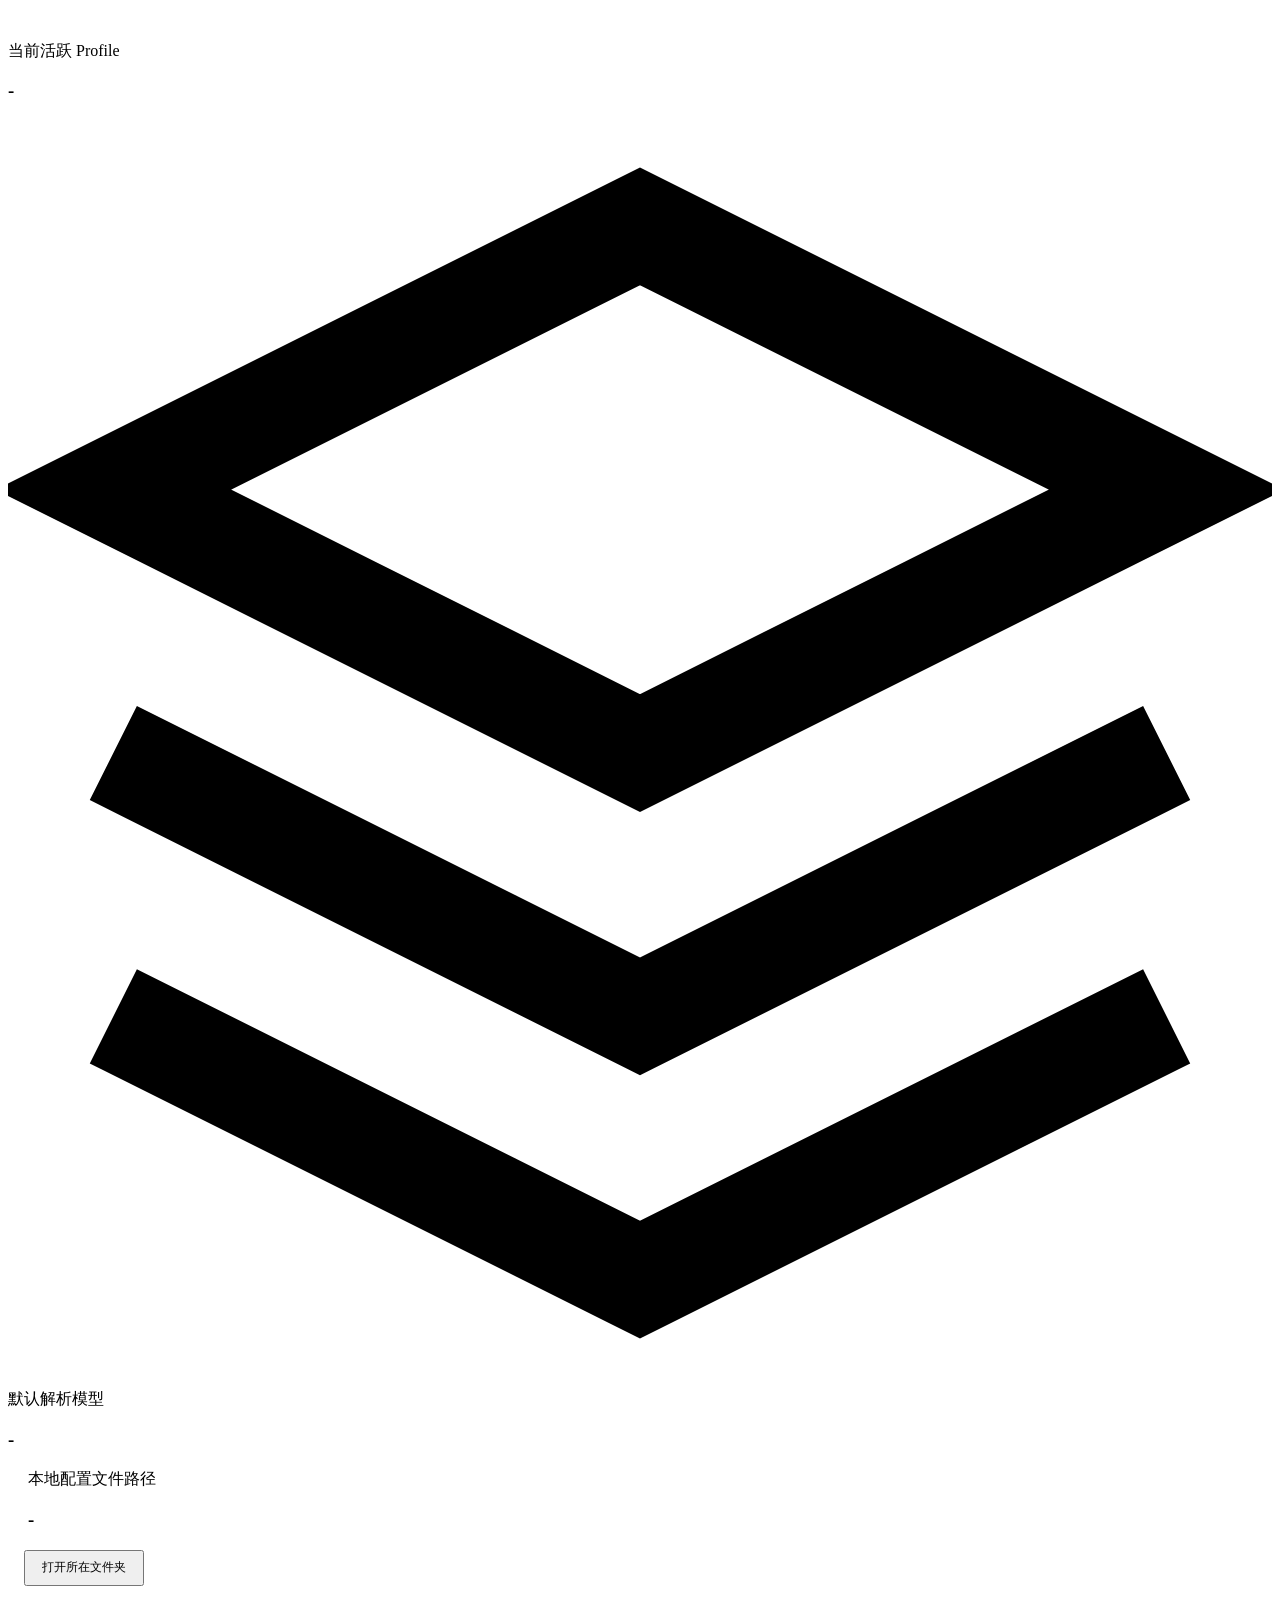
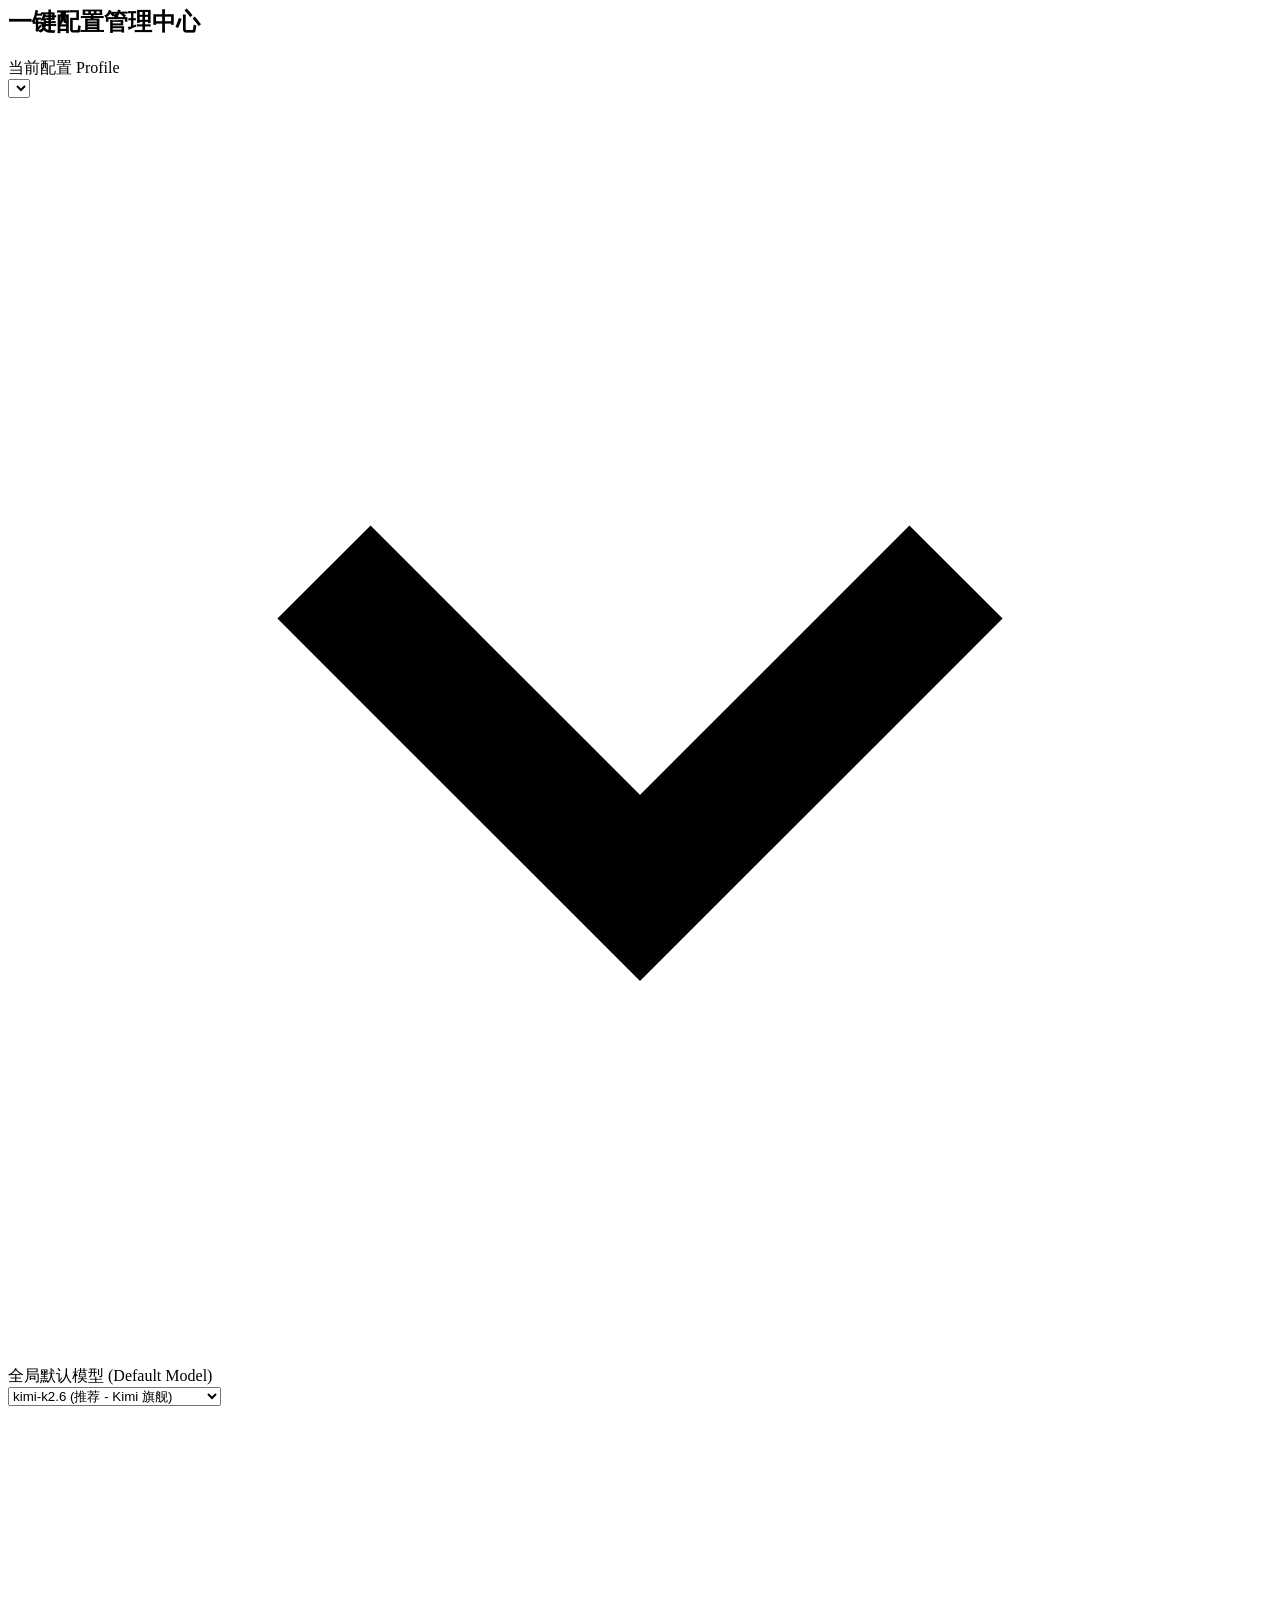
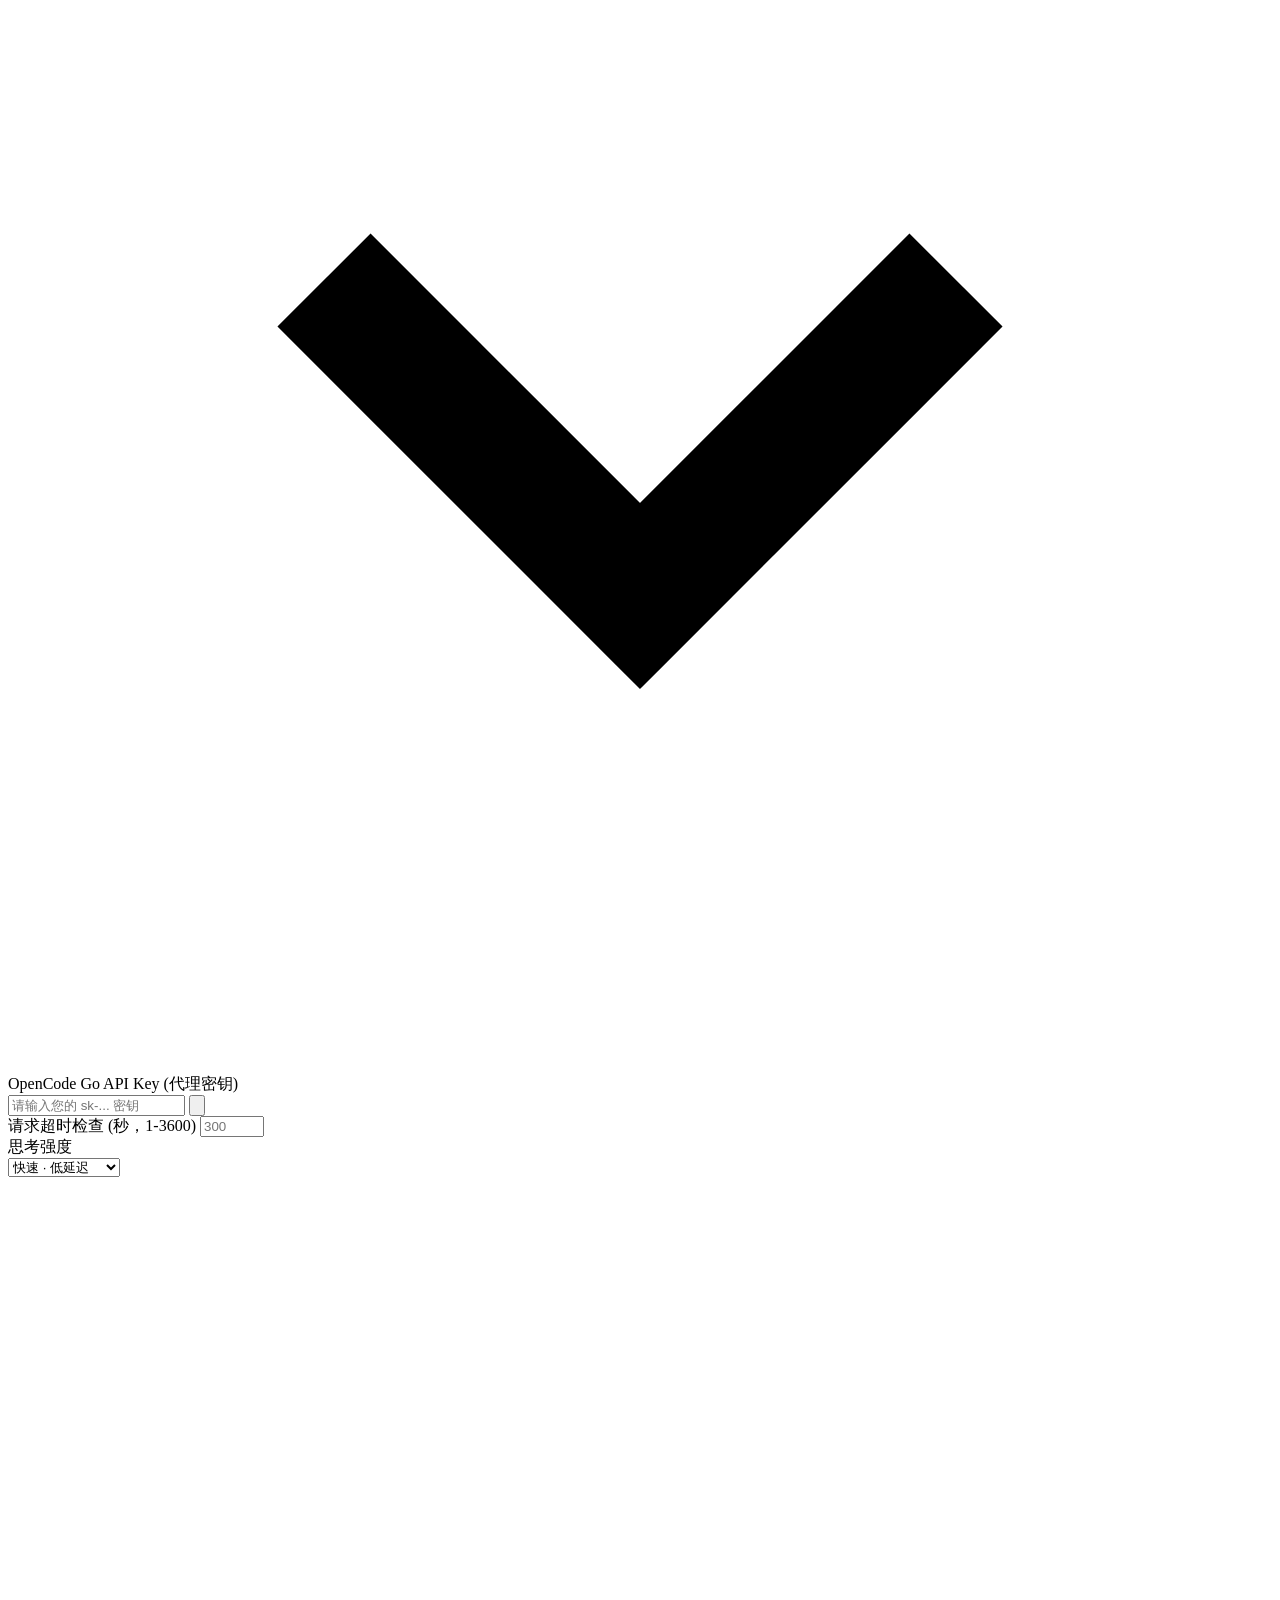
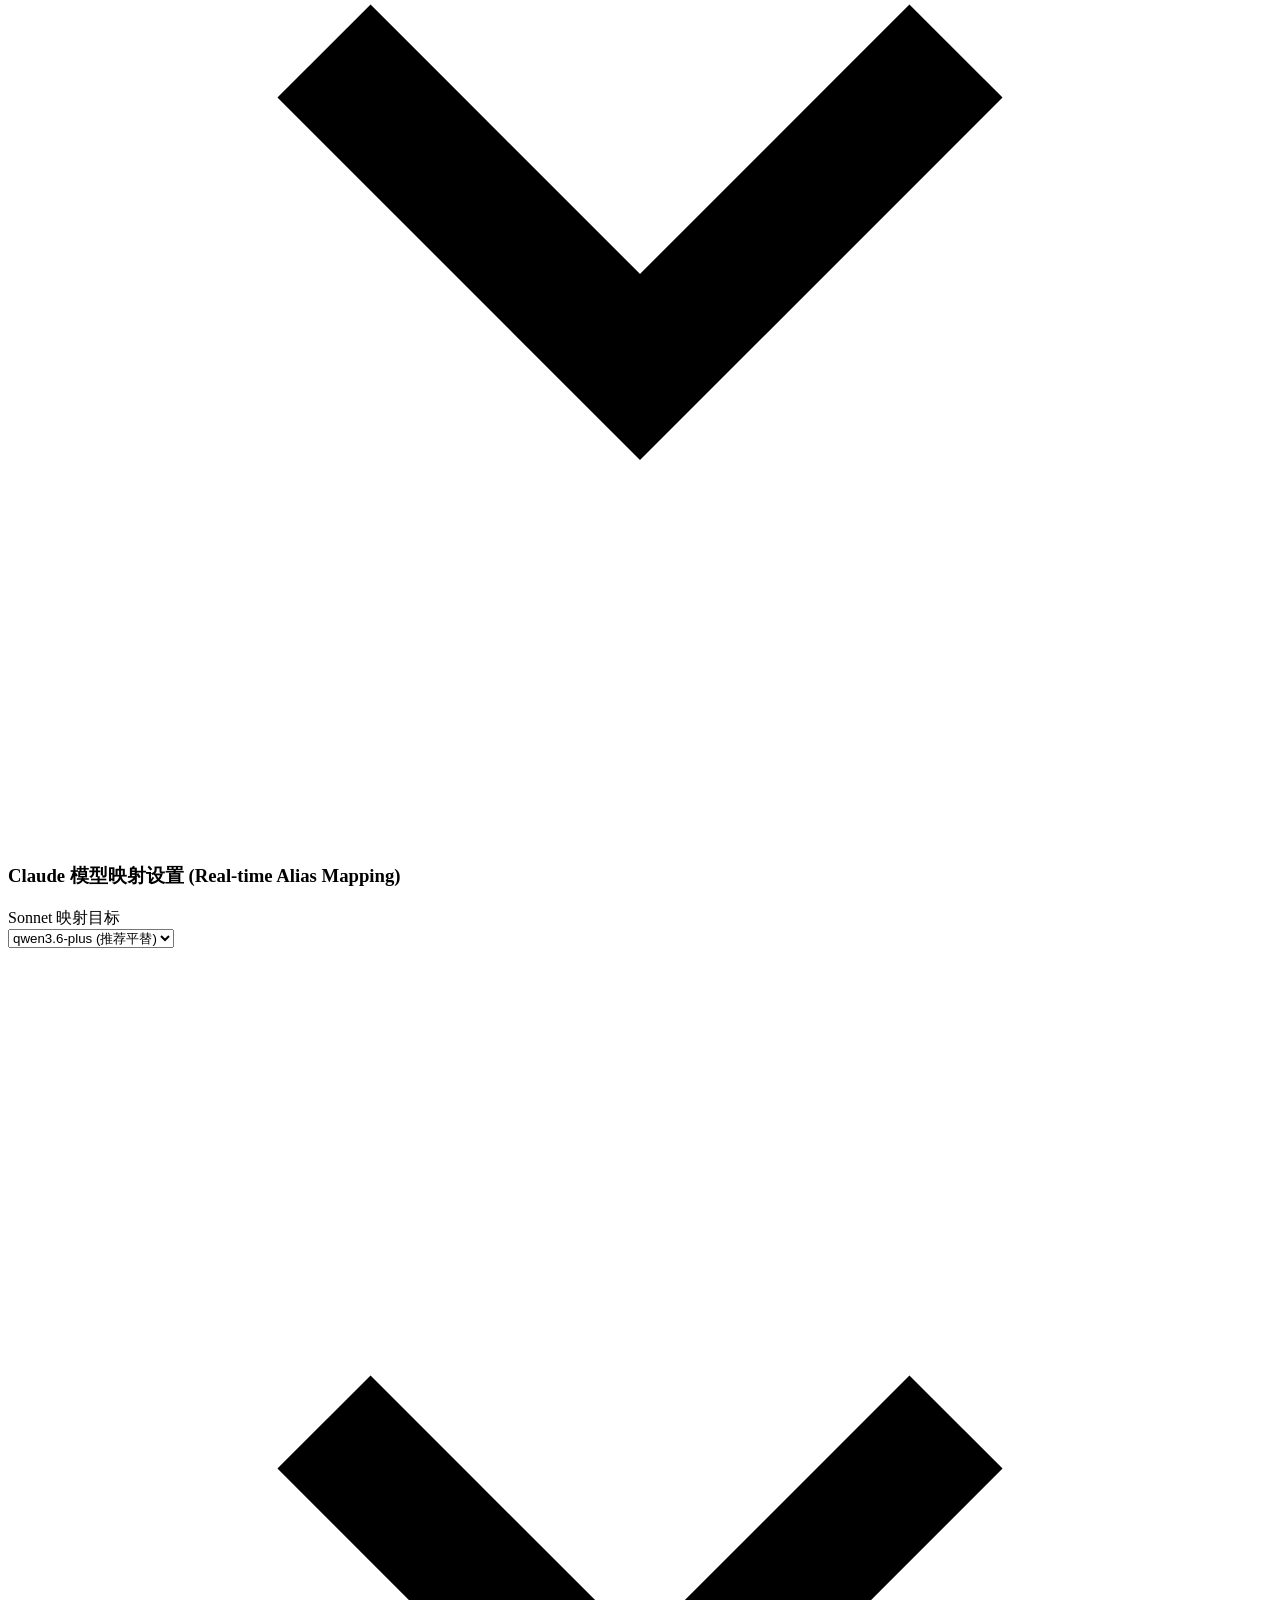
==== commit 168e9128: "chore: prepare v0.1.7 release docs" ====
--- a/internal/proxy/web/index.html
+++ b/internal/proxy/web/index.html
@@ -24,7 +24,7 @@
                 </div>
                 <div class="brand-title">
                     <h1>ocgt</h1>
-                    <span class="version">v0.1.6</span>
+                    <span class="version">v0.1.7</span>
                 </div>
             </div>
             
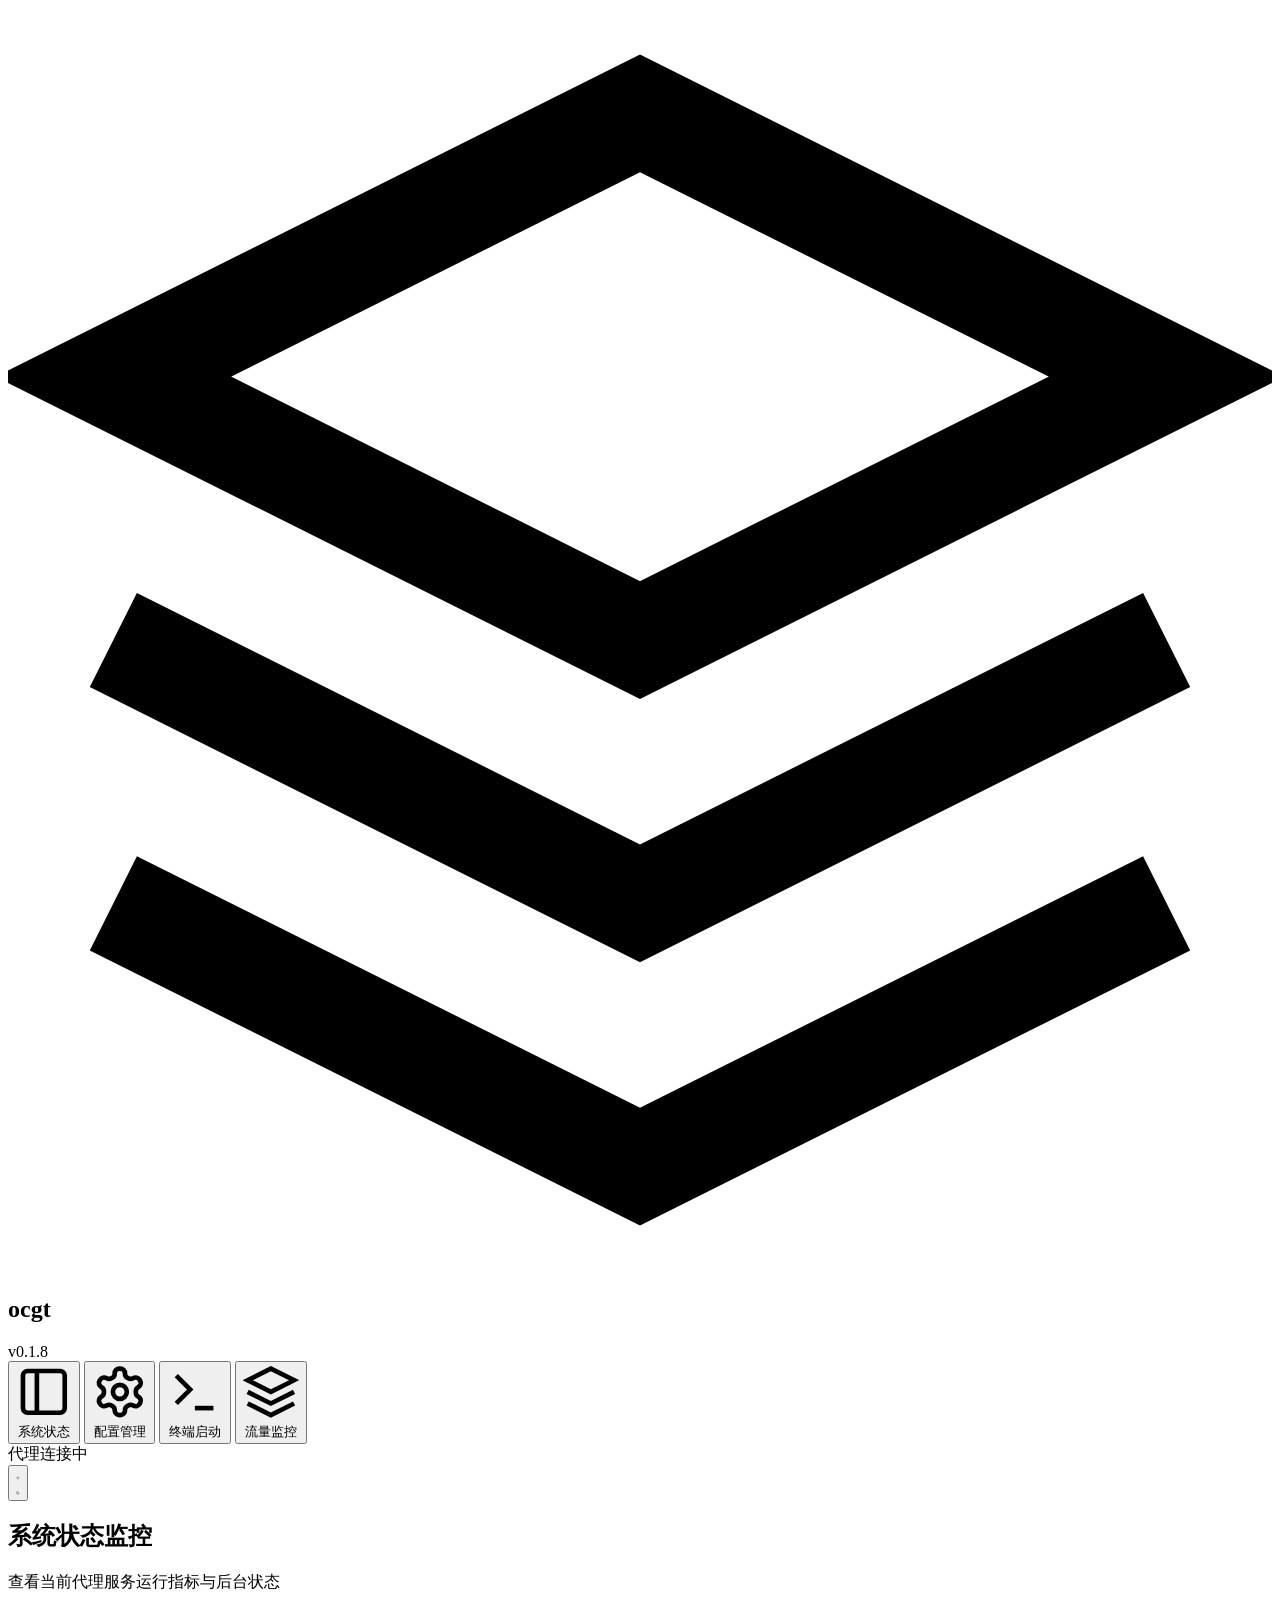
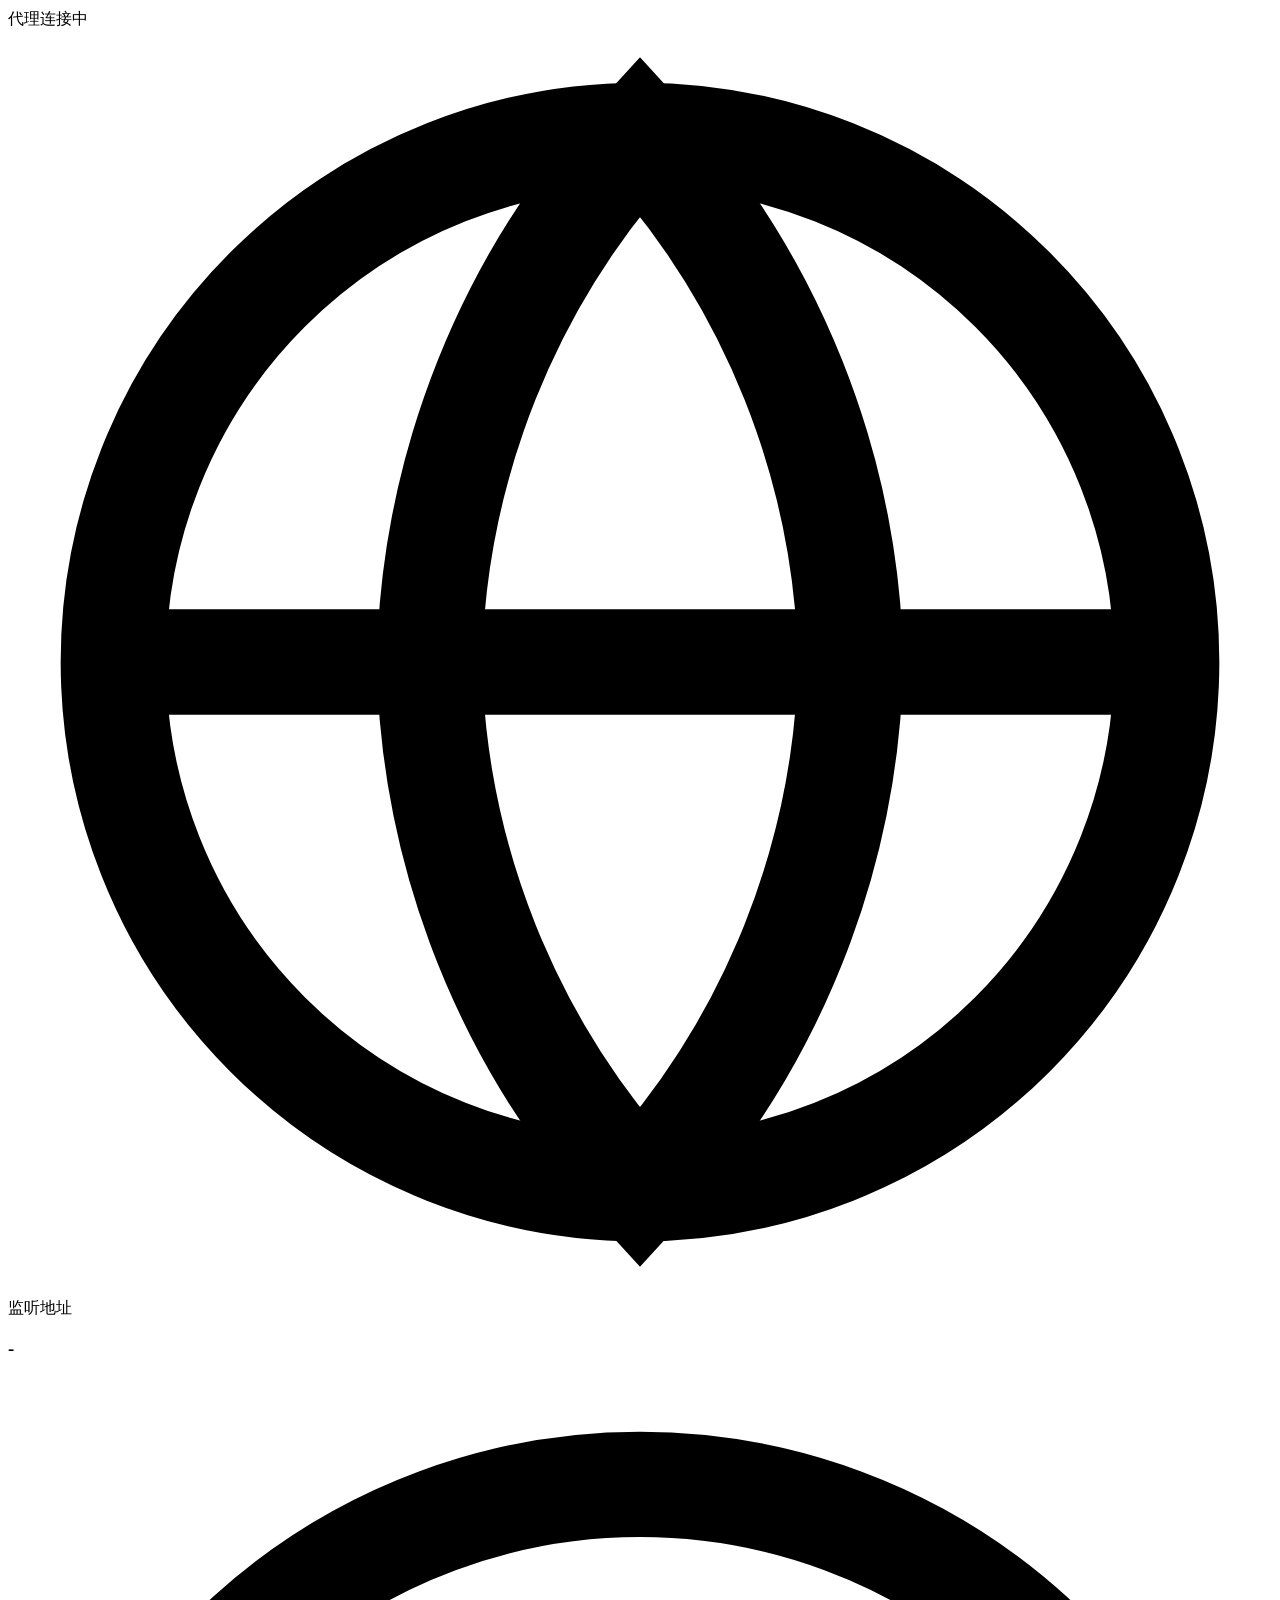
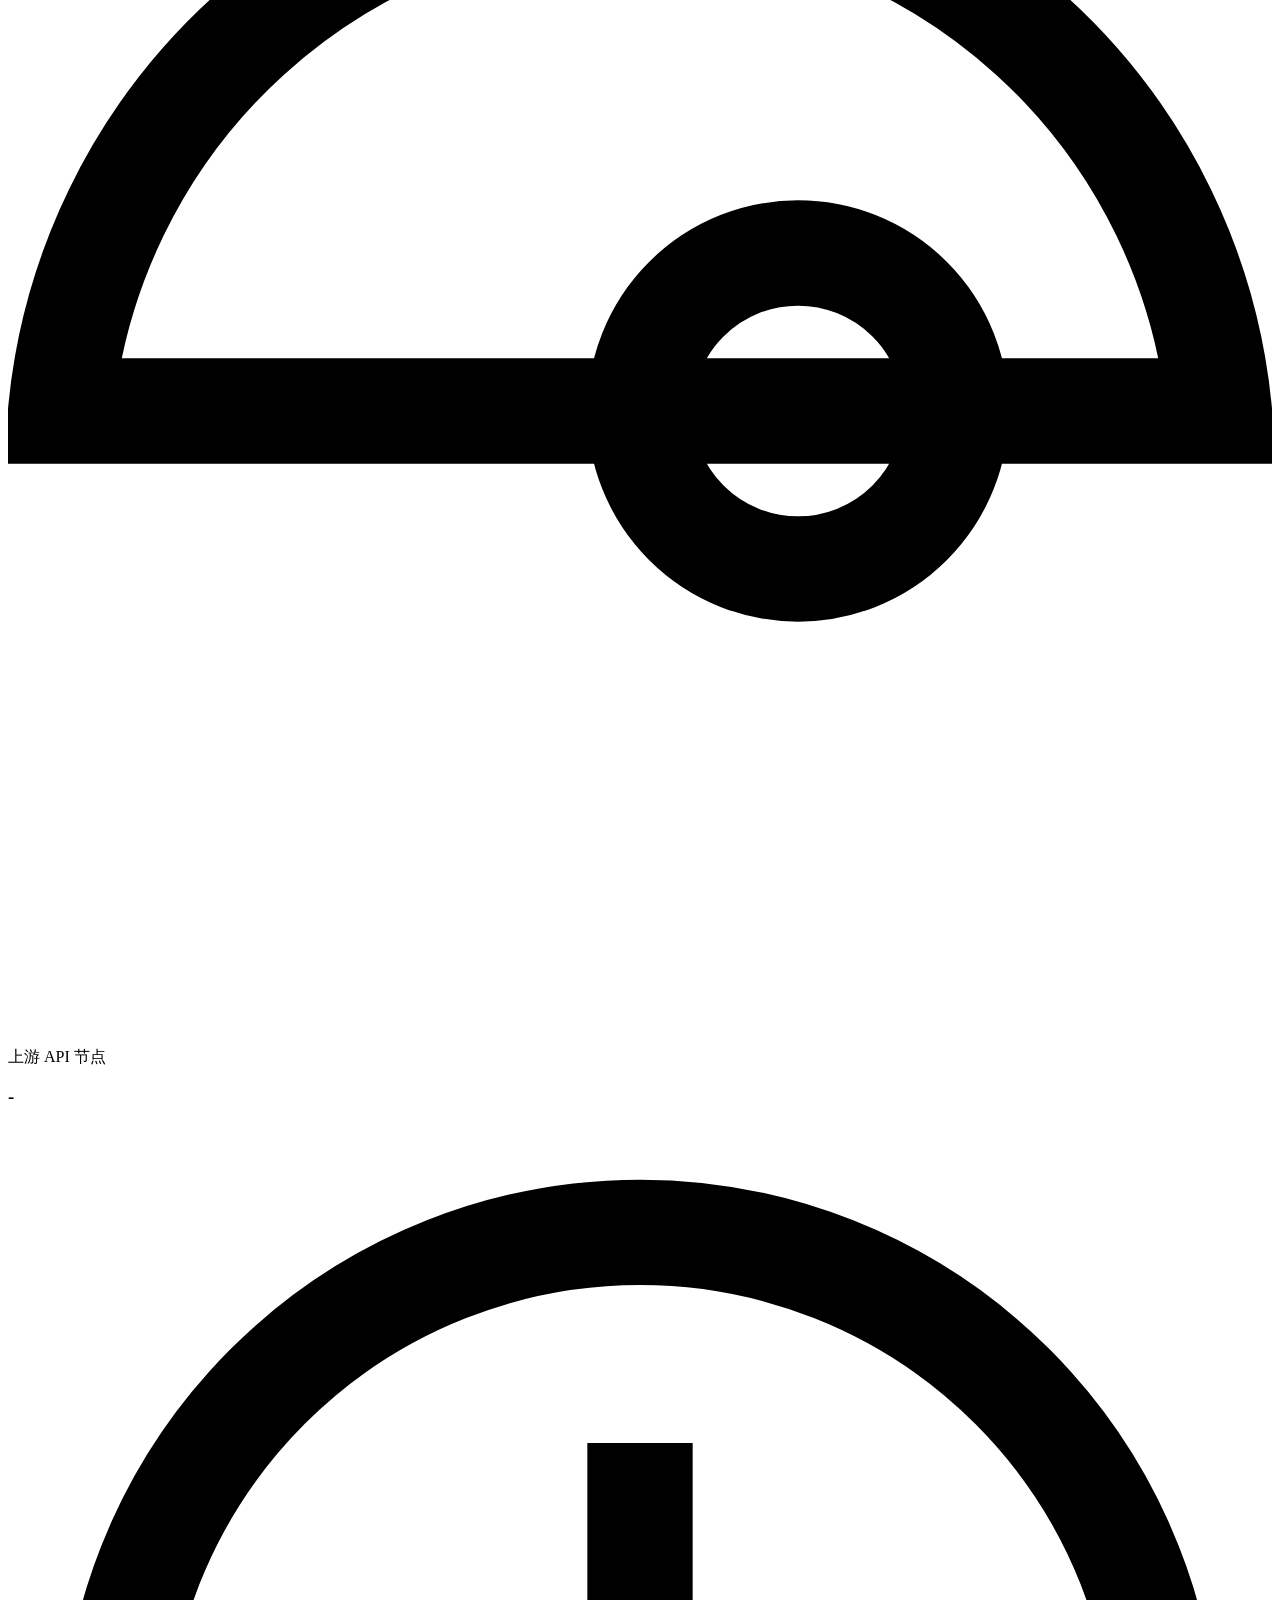
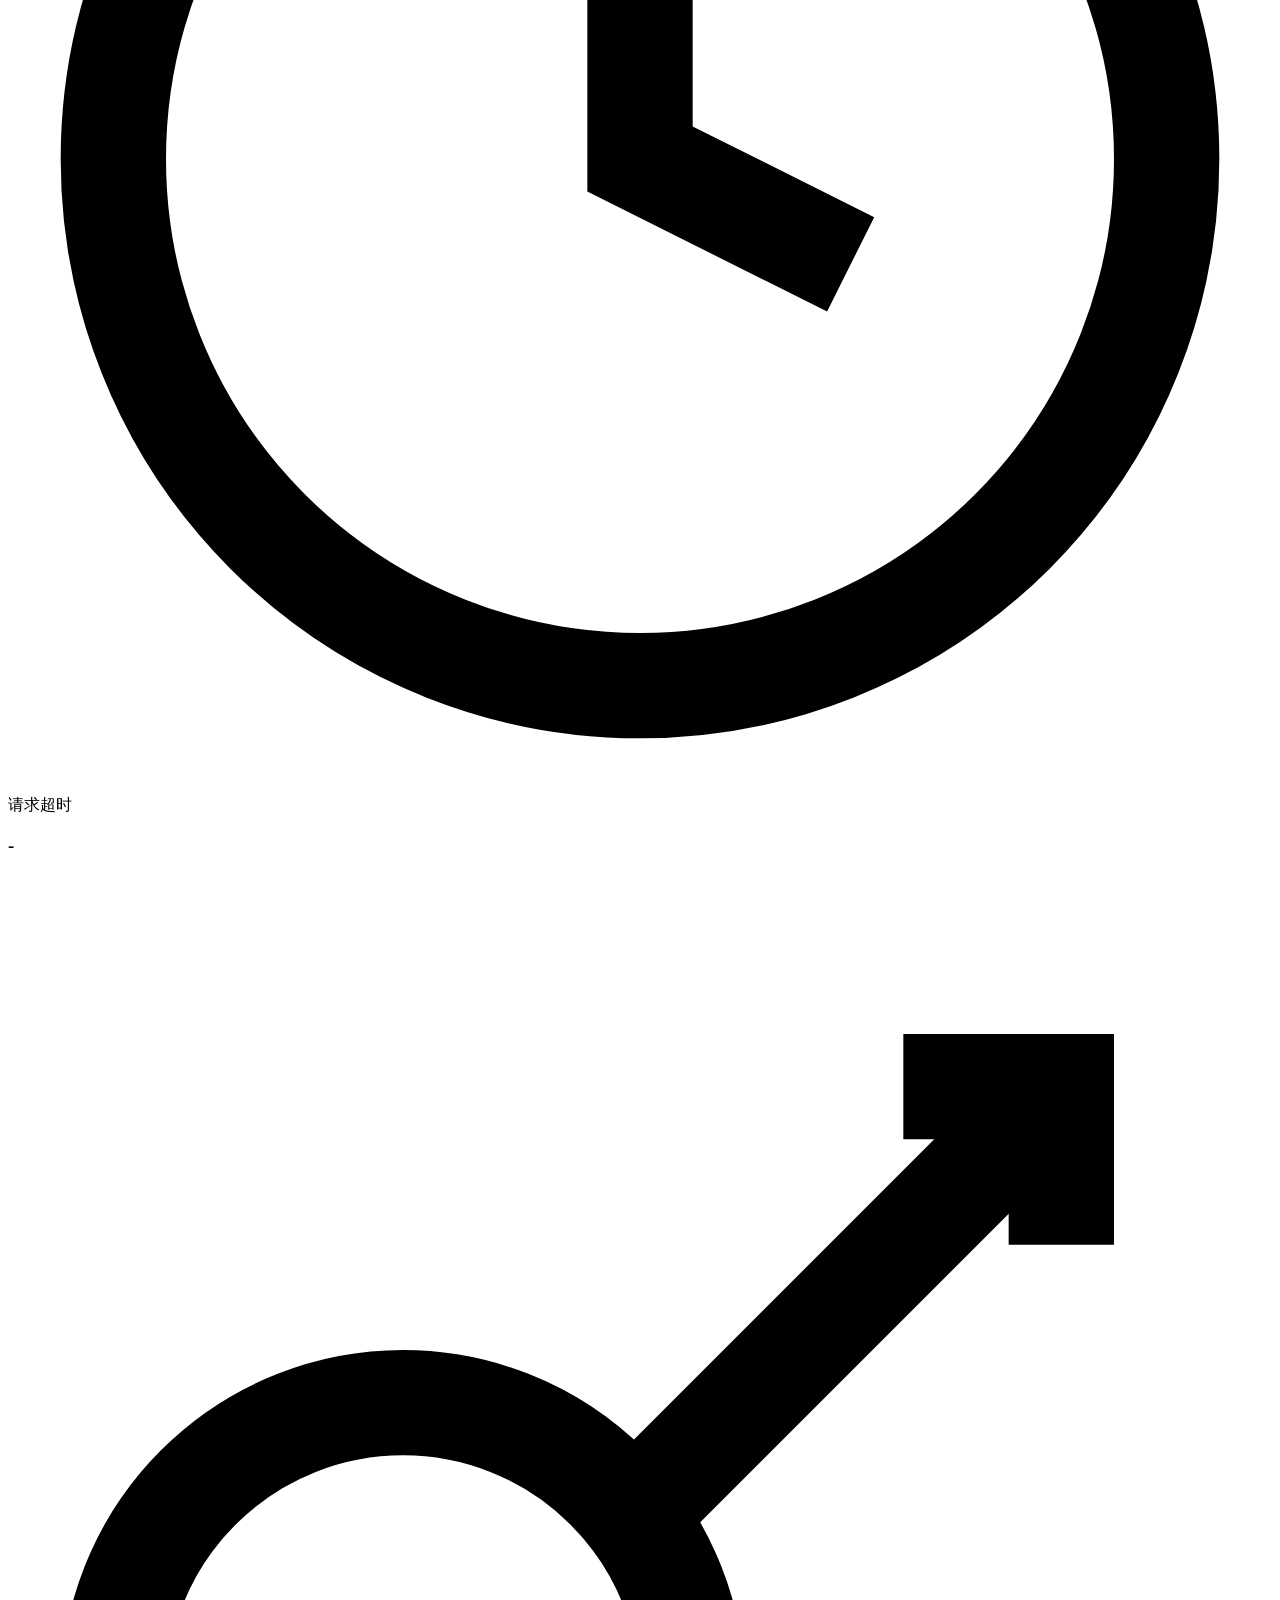
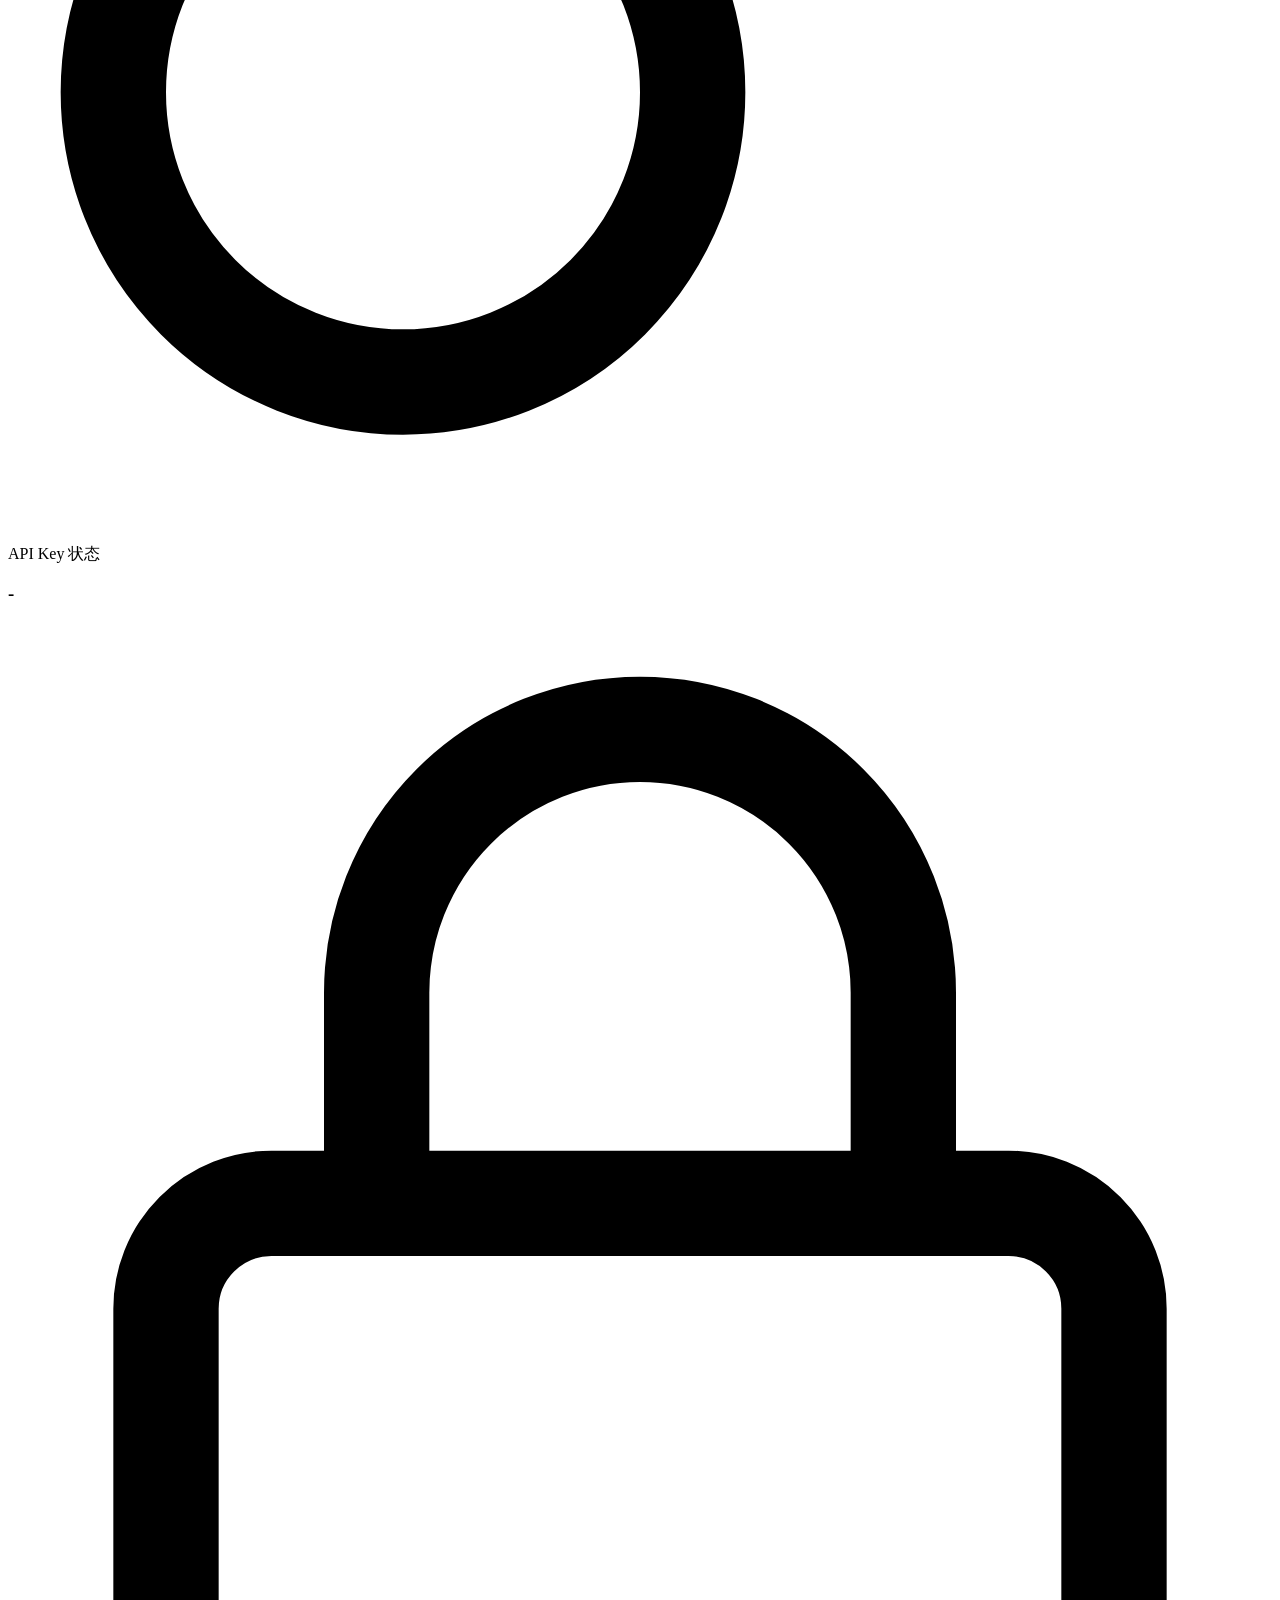
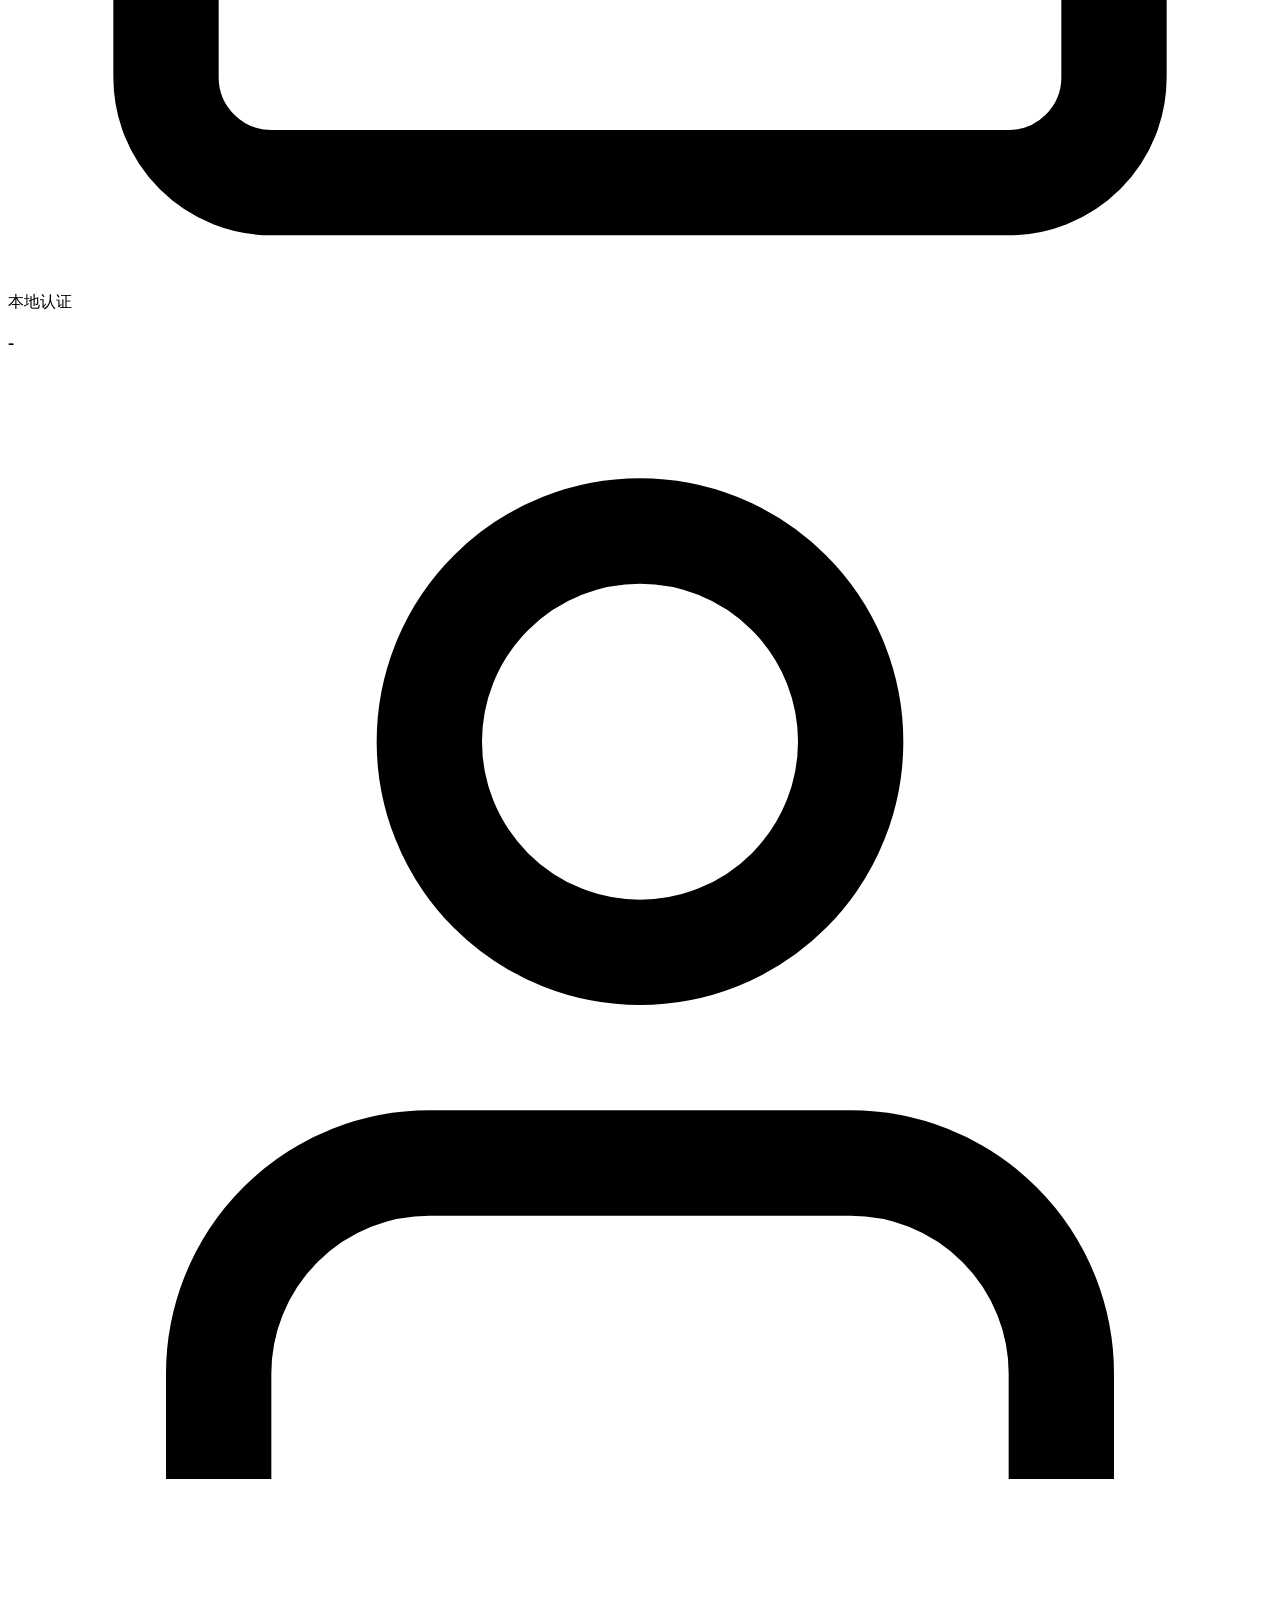
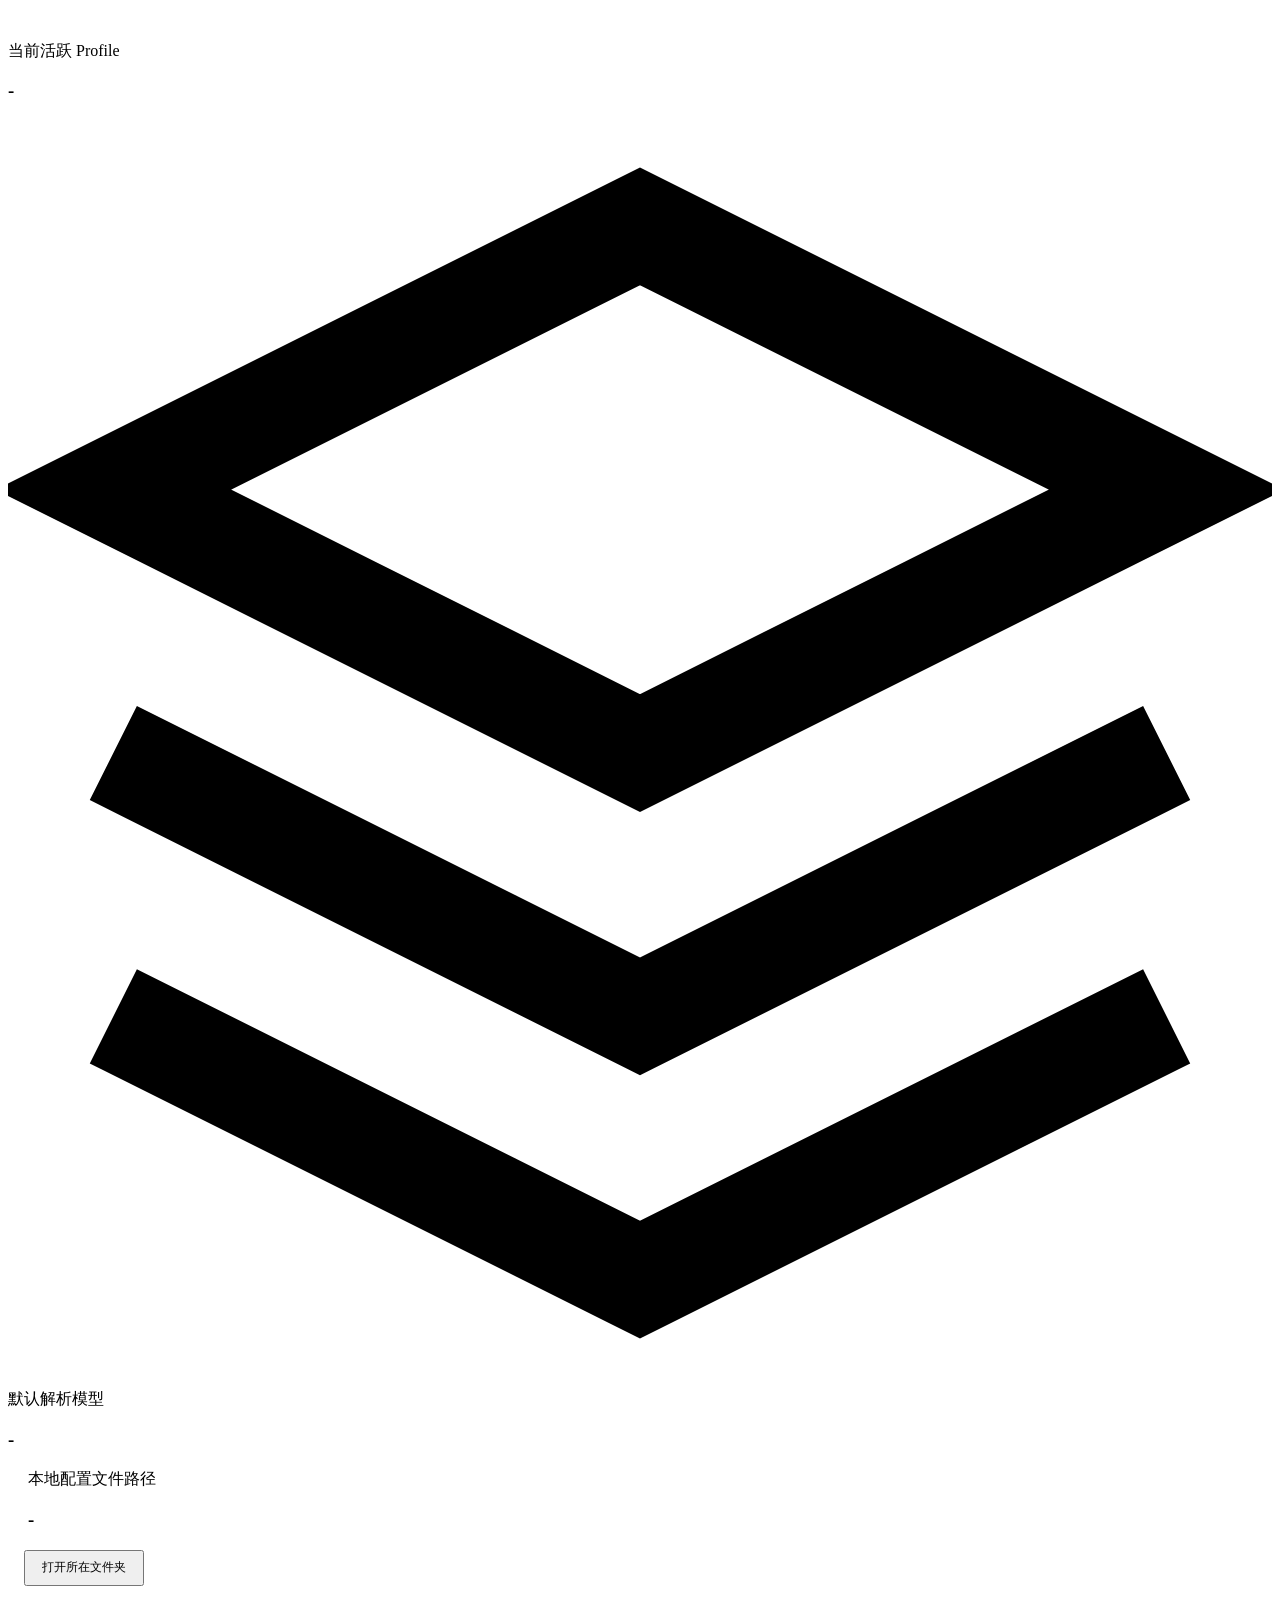
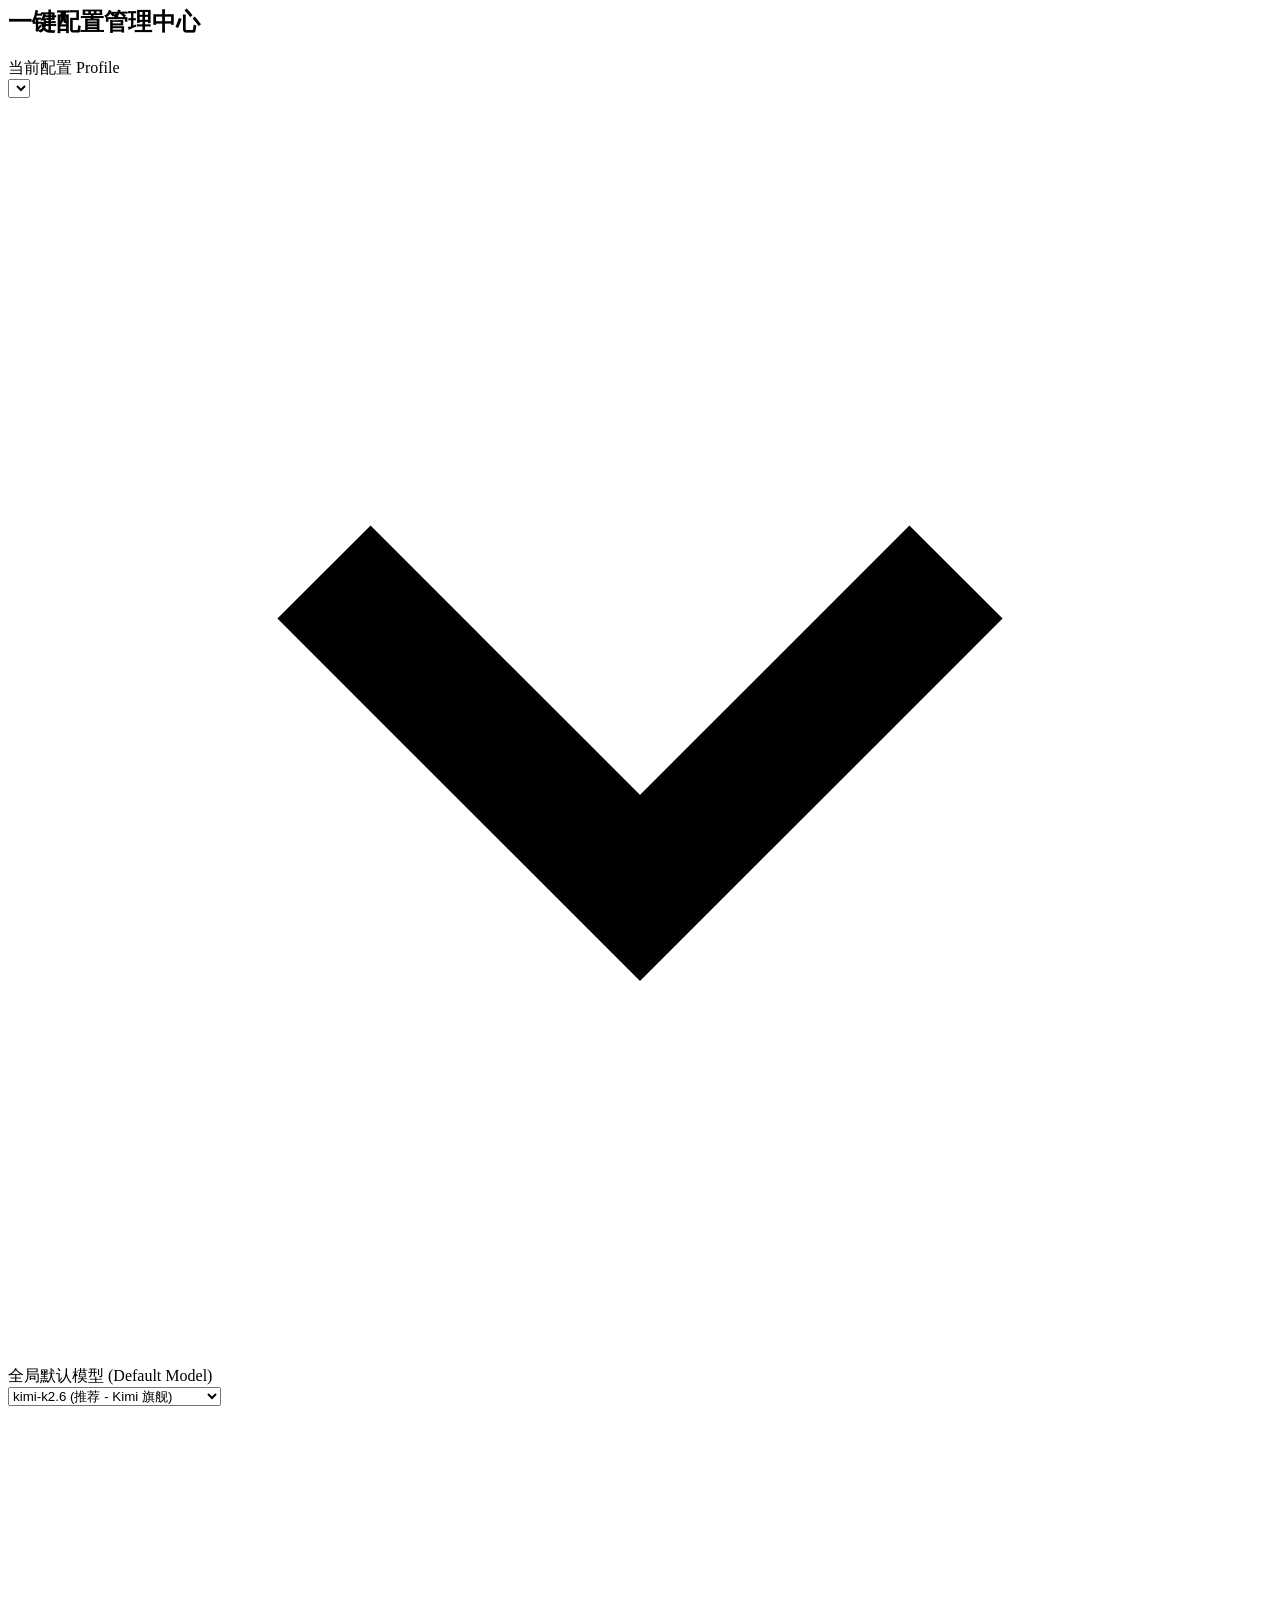
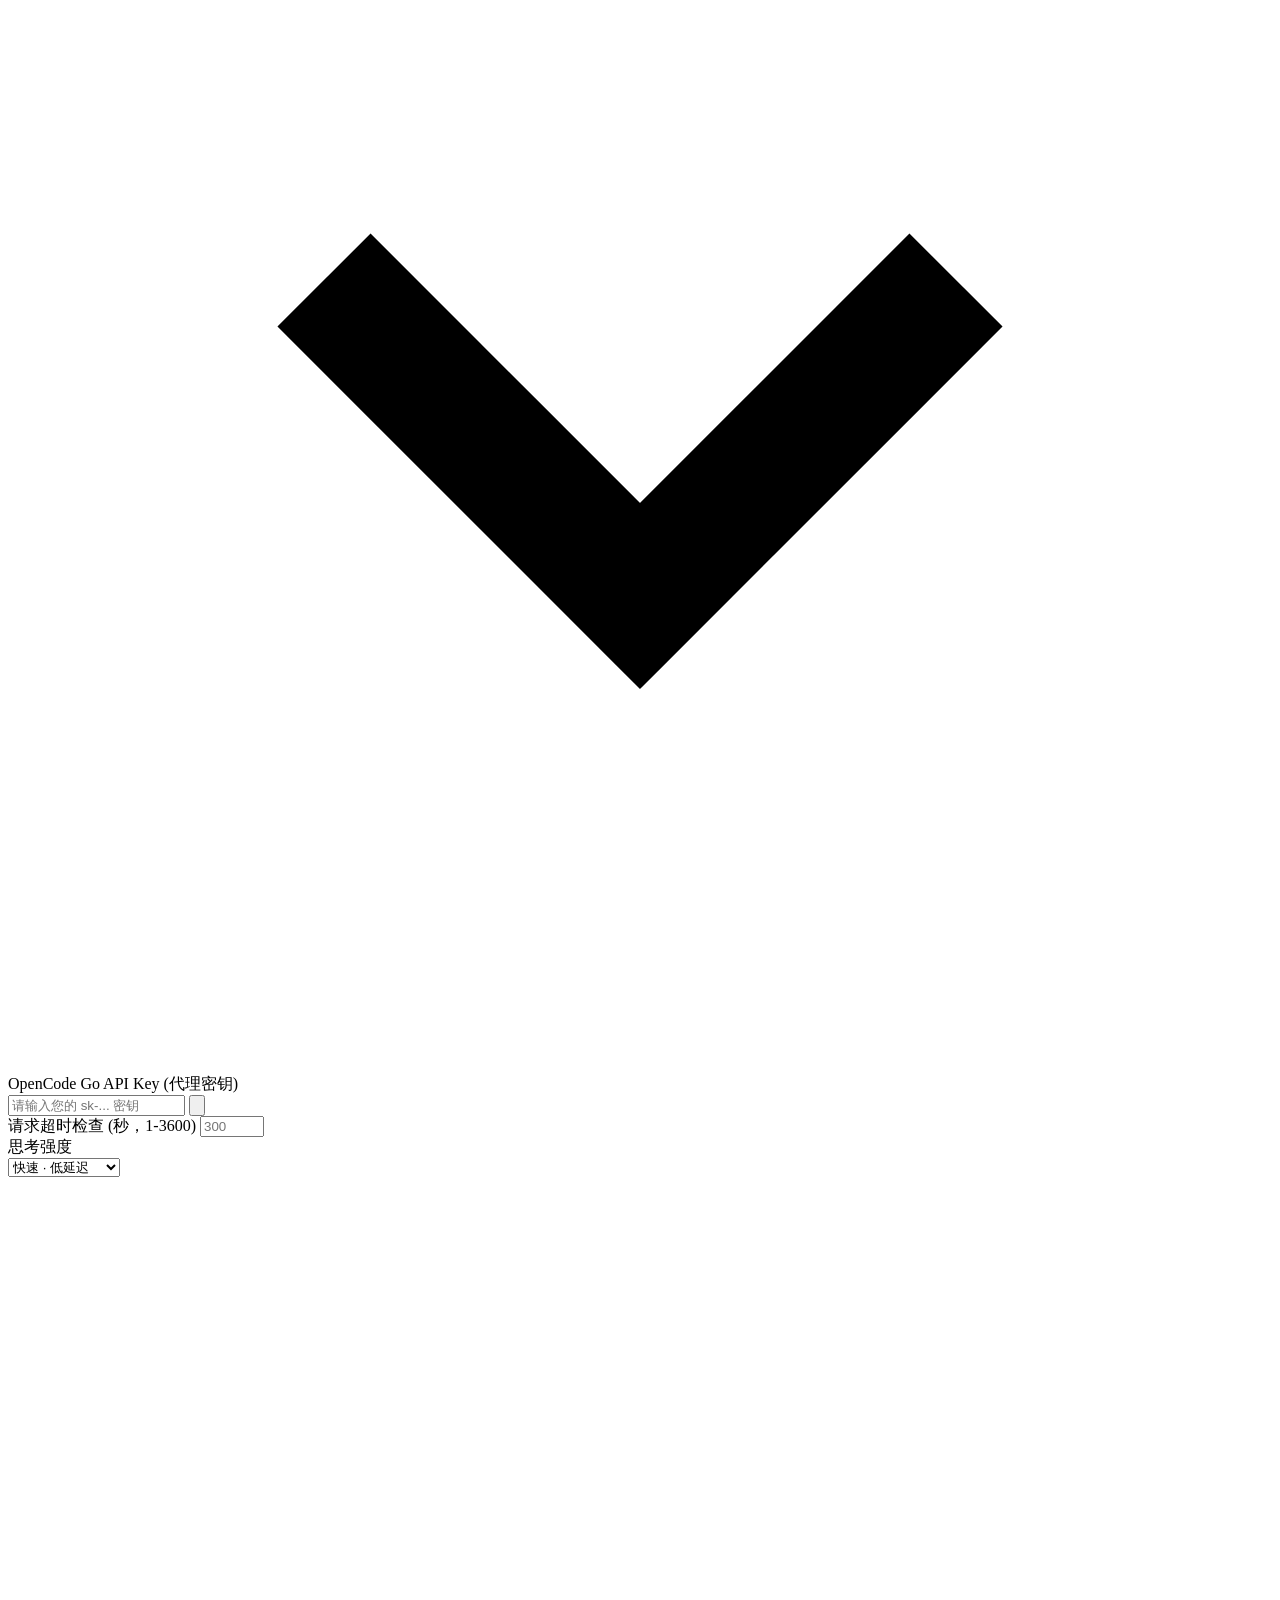
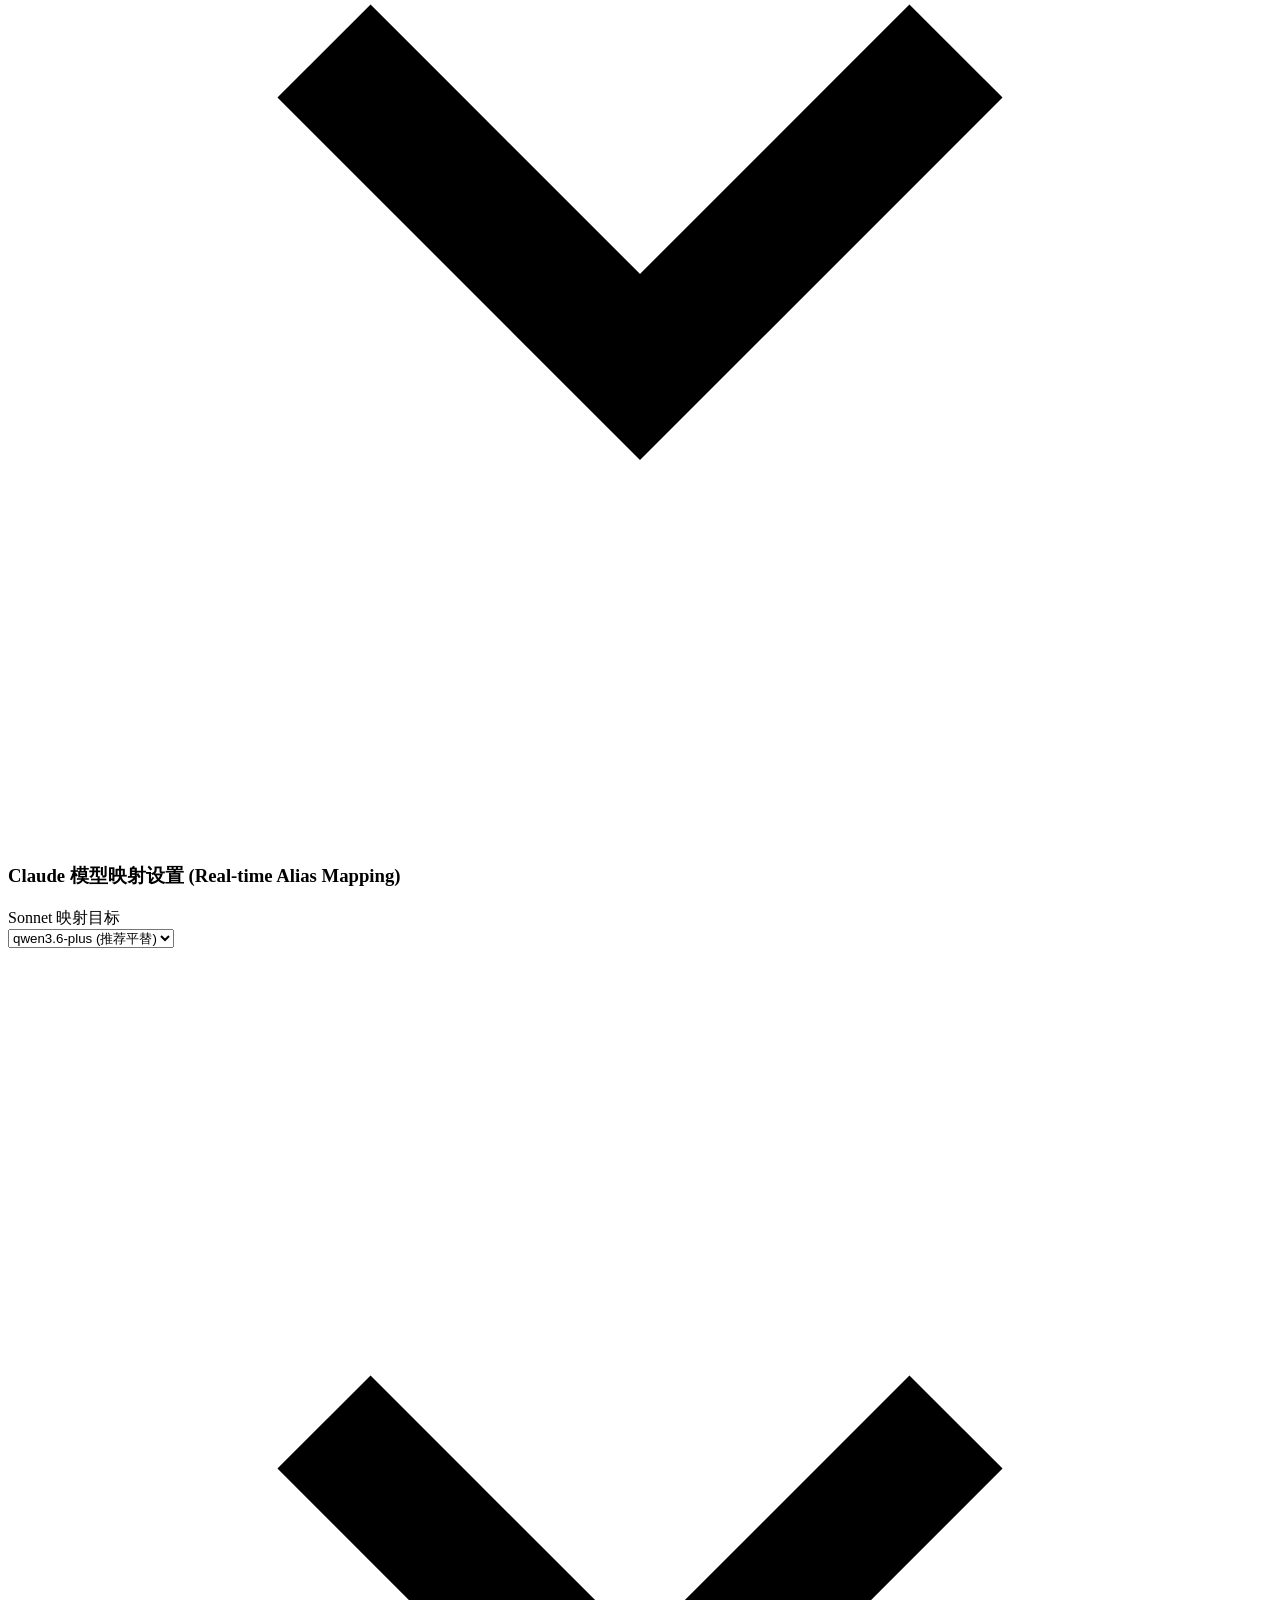
==== commit 46b6b39e: "chore: prepare v0.1.8 windows release" ====
--- a/internal/proxy/web/index.html
+++ b/internal/proxy/web/index.html
@@ -24,7 +24,7 @@
                 </div>
                 <div class="brand-title">
                     <h1>ocgt</h1>
-                    <span class="version">v0.1.7</span>
+                    <span class="version">v0.1.8</span>
                 </div>
             </div>
             
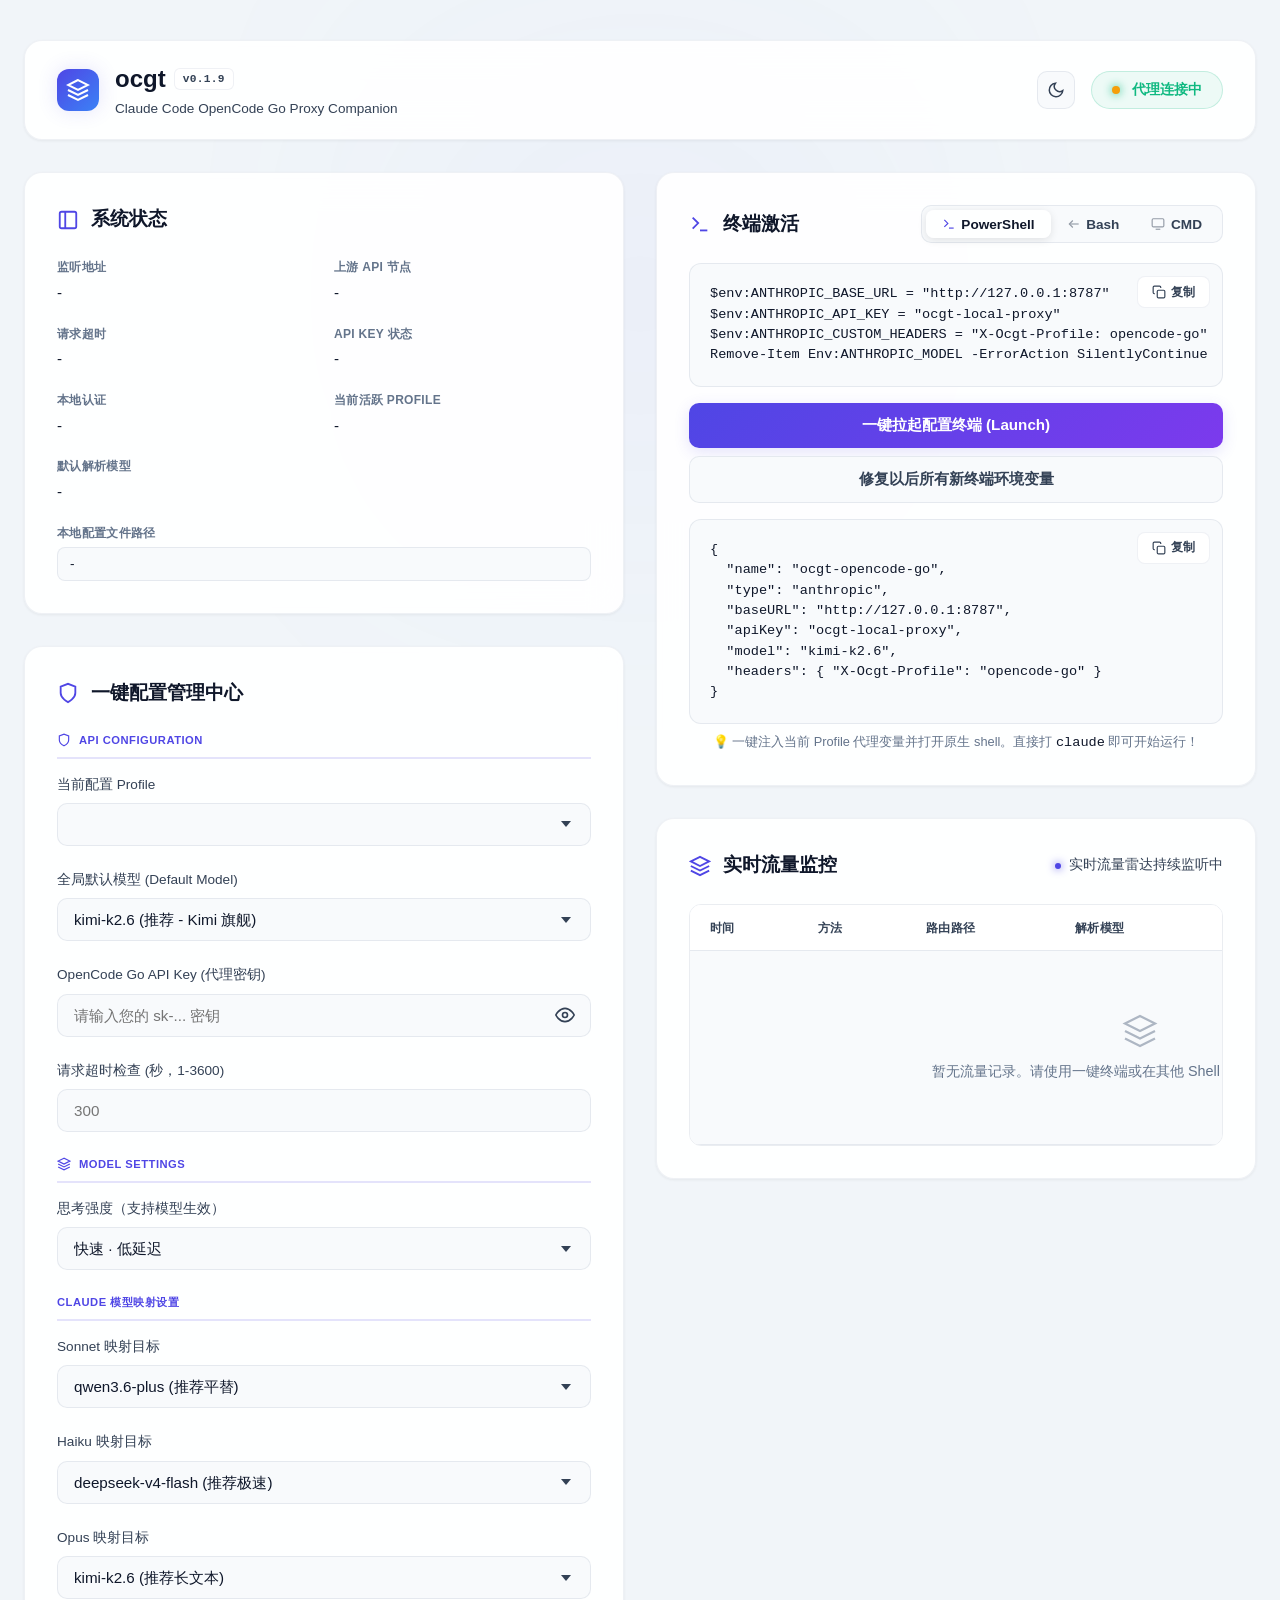
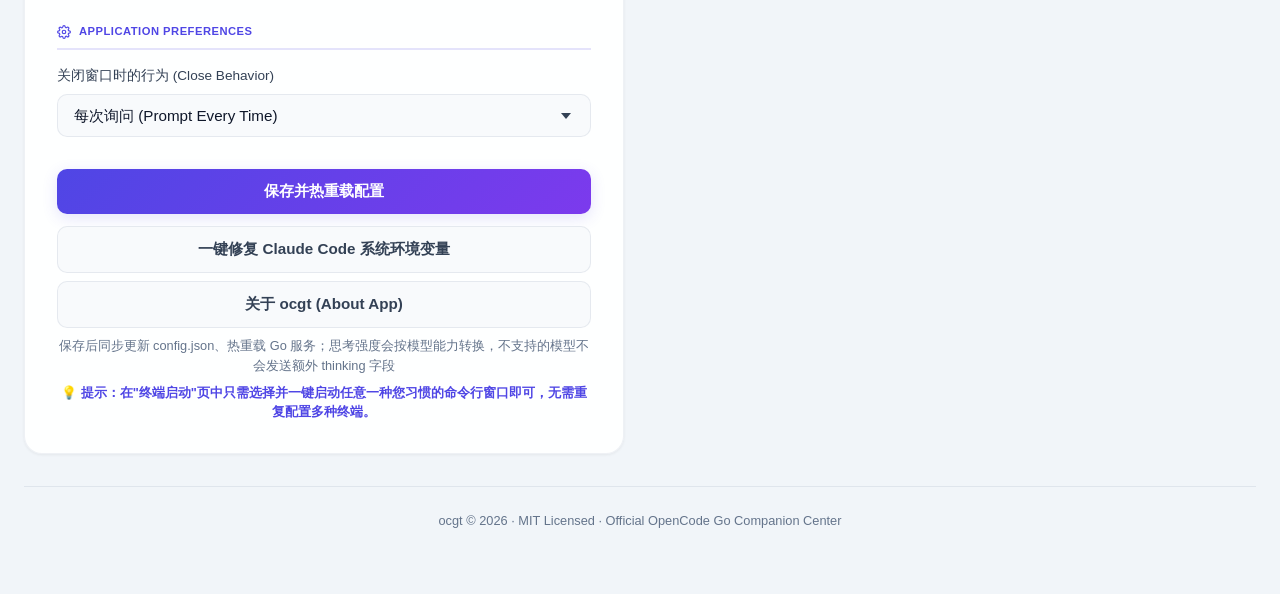
==== commit a564b925: "v0.2.0: security hardening, vision auto-sanitize, config versioning, UI overhaul Security (Critical)" ====
--- a/internal/proxy/web/index.html
+++ b/internal/proxy/web/index.html
@@ -6,329 +6,272 @@
     <title>ocgt - Claude API Proxy Dashboard</title>
     <script>
         (function() {
-            const savedTheme = localStorage.getItem('theme') || 'light';
-            document.documentElement.setAttribute('data-theme', savedTheme);
+            const savedTheme = localStorage.getItem('theme');
+            document.documentElement.setAttribute('data-theme', savedTheme === 'dark' ? 'dark' : 'light');
         })();
     </script>
     <link rel="stylesheet" href="style.css">
 </head>
 <body>
-    <div class="app">
-        <!-- 1. 左侧 Sidebar 导航栏 -->
-        <aside class="sidebar">
-            <div class="sidebar-brand">
+    <div class="background-glow"></div>
+    <!-- Toast container -->
+    <div class="toast-container" id="toastContainer" aria-live="polite"></div>
+
+    <div class="app-container">
+        <!-- Header -->
+        <header class="glass-header">
+            <div class="brand">
                 <div class="logo">
                     <svg viewBox="0 0 24 24" fill="none" stroke="currentColor" stroke-width="2">
                         <path d="M12 2L2 7l10 5 10-5-10-5zM2 17l10 5 10-5M2 12l10 5 10-5"/>
                     </svg>
                 </div>
-                <div class="brand-title">
-                    <h1>ocgt</h1>
-                    <span class="version">v0.1.8</span>
-                </div>
-            </div>
-            
-            <nav class="sidebar-menu">
-                <button class="nav-item active" id="btn-nav-dashboard" data-view="dashboard">
-                    <svg viewBox="0 0 24 24" fill="none" stroke="currentColor" stroke-width="2"><rect x="3" y="3" width="18" height="18" rx="2"/><line x1="9" y1="3" x2="9" y2="21"/></svg>
-                    <span>系统状态</span>
-                </button>
-                <button class="nav-item" id="btn-nav-settings" data-view="settings">
-                    <svg viewBox="0 0 24 24" fill="none" stroke="currentColor" stroke-width="2"><path d="M12.22 2h-.44a2 2 0 0 0-2 2v.18a2 2 0 0 1-1 1.73l-.43.25a2 2 0 0 1-2 0l-.15-.08a2 2 0 0 0-2.73.73l-.22.38a2 2 0 0 0 .73 2.73l.15.1a2 2 0 0 1 1 1.72v.51a2 2 0 0 1-1 1.74l-.15.09a2 2 0 0 0-.73 2.73l.22.38a2 2 0 0 0 2.73.73l.15-.08a2 2 0 0 1 2 0l.43.25a2 2 0 0 1 1 1.73V20a2 2 0 0 0 2 2h.44a2 2 0 0 0 2-2v-.18a2 2 0 0 1 1-1.73l.43-.25a2 2 0 0 1 2 0l.15.08a2 2 0 0 0 2.73-.73l.22-.39a2 2 0 0 0-.73-2.73l-.15-.08a2 2 0 0 1-1-1.74v-.5a2 2 0 0 1 1-1.74l.15-.1a2 2 0 0 0 .73-2.73l-.22-.38a2 2 0 0 0-2.73-.73l-.15.08a2 2 0 0 1-2 0l-.43-.25a2 2 0 0 1-1-1.73V4a2 2 0 0 0-2-2z"/><circle cx="12" cy="12" r="3"/></svg>
-                    <span>配置管理</span>
-                </button>
-                <button class="nav-item" id="btn-nav-terminal" data-view="terminal">
-                    <svg viewBox="0 0 24 24" fill="none" stroke="currentColor" stroke-width="2"><polyline points="4 17 10 11 4 5"/><line x1="12" y1="19" x2="20" y2="19"/></svg>
-                    <span>终端启动</span>
-                </button>
-                <button class="nav-item" id="btn-nav-history" data-view="history">
-                    <svg viewBox="0 0 24 24" fill="none" stroke="currentColor" stroke-width="2"><polygon points="12 2 2 7 12 12 22 7 12 2"/><polyline points="2 17 12 22 22 17"/><polyline points="2 12 12 17 22 12"/></svg>
-                    <span>流量监控</span>
-                </button>
-            </nav>
-            
-            <div class="sidebar-footer">
-                <div class="status-pill" id="statusPill">
-                    <span class="status-dot pulse"></span>
-                    <span>代理运行中</span>
-                </div>
-                <button class="theme-toggle-btn" id="themeToggleBtn" title="切换主题">
+                <div class="brand-text">
+                    <h1>ocgt <span class="badge">v0.1.9</span></h1>
+                    <p>Claude Code OpenCode Go Proxy Companion</p>
+                </div>
+            </div>
+            <div style="display: flex; align-items: center; gap: 16px;">
+                <button class="header-icon-btn" id="themeToggleBtn" title="Switch theme" aria-label="Switch theme">
                     <svg class="sun-icon" viewBox="0 0 24 24" fill="none" stroke="currentColor" stroke-width="2"><circle cx="12" cy="12" r="5"/><line x1="12" y1="1" x2="12" y2="3"/><line x1="12" y1="21" x2="12" y2="23"/><line x1="4.22" y1="4.22" x2="5.64" y2="5.64"/><line x1="18.36" y1="18.36" x2="19.78" y2="19.78"/><line x1="1" y1="12" x2="3" y2="12"/><line x1="21" y1="12" x2="23" y2="12"/><line x1="4.22" y1="19.78" x2="5.64" y2="18.36"/><line x1="18.36" y1="5.64" x2="19.78" y2="4.22"/></svg>
                     <svg class="moon-icon" viewBox="0 0 24 24" fill="none" stroke="currentColor" stroke-width="2"><path d="M21 12.79A9 9 0 1 1 11.21 3 7 7 0 0 0 21 12.79z"/></svg>
                 </button>
-            </div>
-        </aside>
-
-        <!-- 2. 右侧 Main Content 主面板 -->
-        <main class="main-content">
-            <!-- 头部状态栏 -->
-            <header class="main-header">
-                <div class="header-left">
-                    <h2 class="view-title" id="current-view-title">系统状态监控</h2>
-                    <p class="view-subtitle" id="current-view-subtitle">查看当前代理服务运行指标与后台状态</p>
-                </div>
-                <div class="header-right">
-                    <div class="uptime-badge">
-                        <span class="pulse-dot"></span>
-                        <span>服务正常</span>
-                    </div>
-                </div>
-            </header>
-
-            <!-- 核心视图工作区 (单页容器) -->
-            <div class="view-container">
-                
-                <!-- 🏠 视图 1：系统状态概览 (Dashboard) -->
-                <section class="view active" id="view-dashboard">
-                    <div class="dashboard-grid">
-                        <div class="stat-card">
-                            <div class="stat-icon"><svg viewBox="0 0 24 24" fill="none" stroke="currentColor" stroke-width="2"><circle cx="12" cy="12" r="10"/><line x1="2" y1="12" x2="22" y2="12"/><path d="M12 2a15.3 15.3 0 0 1 4 10 15.3 15.3 0 0 1-4 10 15.3 15.3 0 0 1-4-10 15.3 15.3 0 0 1 4-10z"/></svg></div>
-                            <div class="stat-info">
-                                <span class="stat-label">监听地址</span>
-                                <h3 class="stat-value" id="status-listen">-</h3>
-                            </div>
-                        </div>
-                        <div class="stat-card">
-                            <div class="stat-icon"><svg viewBox="0 0 24 24" fill="none" stroke="currentColor" stroke-width="2"><path d="M23 12a11.05 11.05 0 0 0-22 0zm-5 0a3 3 0 1 1-6 0 3 3 0 0 1 6 0z"/></svg></div>
-                            <div class="stat-info">
-                                <span class="stat-label">上游 API 节点</span>
-                                <h3 class="stat-value" id="status-upstream">-</h3>
-                            </div>
-                        </div>
-                        <div class="stat-card">
-                            <div class="stat-icon"><svg viewBox="0 0 24 24" fill="none" stroke="currentColor" stroke-width="2"><circle cx="12" cy="12" r="10"/><polyline points="12 6 12 12 16 14"/></svg></div>
-                            <div class="stat-info">
-                                <span class="stat-label">请求超时</span>
-                                <h3 class="stat-value" id="status-timeout">-</h3>
-                            </div>
-                        </div>
-                        <div class="stat-card">
-                            <div class="stat-icon"><svg viewBox="0 0 24 24" fill="none" stroke="currentColor" stroke-width="2"><circle cx="7.5" cy="15.5" r="5.5"/><path d="M12 12l8-8"/><path d="M17 4h3v3"/></svg></div>
-                            <div class="stat-info">
-                                <span class="stat-label">API Key 状态</span>
-                                <h3 class="stat-value" id="status-api-key">-</h3>
-                            </div>
-                        </div>
-                        <div class="stat-card">
-                            <div class="stat-icon"><svg viewBox="0 0 24 24" fill="none" stroke="currentColor" stroke-width="2"><rect x="3" y="11" width="18" height="11" rx="2" ry="2"/><path d="M7 11V7a5 5 0 0 1 10 0v4"/></svg></div>
-                            <div class="stat-info">
-                                <span class="stat-label">本地认证</span>
-                                <h3 class="stat-value" id="status-auth">-</h3>
-                            </div>
-                        </div>
-                        <div class="stat-card">
-                            <div class="stat-icon"><svg viewBox="0 0 24 24" fill="none" stroke="currentColor" stroke-width="2"><path d="M20 21v-2a4 4 0 0 0-4-4H8a4 4 0 0 0-4 4v2"/><circle cx="12" cy="7" r="4"/></svg></div>
-                            <div class="stat-info">
-                                <span class="stat-label">当前活跃 Profile</span>
-                                <h3 class="stat-value" id="status-profile">-</h3>
-                            </div>
-                        </div>
-                        <div class="stat-card">
-                            <div class="stat-icon"><svg viewBox="0 0 24 24" fill="none" stroke="currentColor" stroke-width="2"><polygon points="12 2 2 7 12 12 22 7 12 2"/><polyline points="2 17 12 22 22 17"/><polyline points="2 12 12 17 22 12"/></svg></div>
-                            <div class="stat-info">
-                                <span class="stat-label">默认解析模型</span>
-                                <h3 class="stat-value mono" id="status-model">-</h3>
-                            </div>
-                        </div>
-                        <div class="stat-card span-all" style="justify-content: space-between; align-items: center;">
-                            <div style="display: flex; align-items: center; gap: 20px; overflow: hidden; flex: 1;">
-                                <div class="stat-icon"><svg viewBox="0 0 24 24" fill="none" stroke="currentColor" stroke-width="2"><path d="M14 2H6a2 2 0 0 0-2 2v16a2 2 0 0 0 2 2h12a2 2 0 0 0 2-2V8z"/><polyline points="14 2 14 8 20 8"/></svg></div>
-                                <div class="stat-info" style="overflow: hidden; flex: 1;">
-                                    <span class="stat-label">本地配置文件路径</span>
-                                    <h3 class="stat-value mono path-text" id="status-config-path">-</h3>
-                                </div>
-                            </div>
-                            <button class="btn-primary" id="open-config-btn" style="height: 36px; padding: 0 16px; font-size: 12px; flex-shrink: 0; margin-left: 16px; white-space: nowrap;">打开所在文件夹</button>
-                        </div>
-                    </div>
-                </section>
-
-                <!-- ⚙️ 视图 2：配置中心 (Settings) -->
-                <section class="view" id="view-settings">
-                    <div class="card settings-card">
-                        <h2 class="card-title">一键配置管理中心</h2>
-                        <div class="field-row">
-                            <div class="field">
-                                <label for="profile-select">当前配置 Profile</label>
-                                <div class="select-wrap">
-                                    <select id="profile-select"></select>
-                                    <svg class="select-arrow" viewBox="0 0 24 24" fill="none" stroke="currentColor" stroke-width="2.5"><polyline points="6 9 12 15 18 9"/></svg>
-                                </div>
-                            </div>
-                            <div class="field">
-                                <label for="default-model-input">全局默认模型 (Default Model)</label>
-                                <div class="select-wrap">
-                                    <select id="default-model-input">
-                                        <option value="kimi-k2.6">kimi-k2.6 (推荐 - Kimi 旗舰)</option>
-                                        <option value="kimi-k2.5">kimi-k2.5</option>
-                                        <option value="qwen3.6-plus">qwen3.6-plus (通义千问高效)</option>
-                                        <option value="qwen3.5-plus">qwen3.5-plus</option>
-                                        <option value="deepseek-v4-pro">deepseek-v4-pro (深度求索通用)</option>
-                                        <option value="deepseek-v4-flash">deepseek-v4-flash (极速模型)</option>
-                                        <option value="glm-5.1">glm-5.1 (智谱旗舰)</option>
-                                        <option value="glm-5">glm-5</option>
-                                        <option value="hy3-preview">hy3-preview (混元预览)</option>
-                                        <option value="mimo-v2.5-pro">mimo-v2.5-pro</option>
-                                        <option value="mimo-v2.5">mimo-v2.5</option>
-                                        <option value="minimax-m2.7">minimax-m2.7</option>
-                                        <option value="custom">-- 自定义模型 --</option>
-                                    </select>
-                                    <svg class="select-arrow" viewBox="0 0 24 24" fill="none" stroke="currentColor" stroke-width="2.5"><polyline points="6 9 12 15 18 9"/></svg>
-                                </div>
-                            </div>
-                        </div>
-                        <div class="field">
-                            <label for="api-key-input">OpenCode Go API Key (代理密钥)</label>
-                            <div class="input-wrap">
+                <div class="status-indicator">
+                    <span class="status-dot pulsing"></span>
+                    <span class="status-text" id="status-text">代理运行中</span>
+                </div>
+            </div>
+        </header>
+
+        <!-- Dashboard Grid -->
+        <div class="dashboard-grid">
+            <!-- Left Column: Status & Config -->
+            <div class="grid-col-left">
+                <!-- System Status -->
+                <div class="glass-card">
+                    <h3 class="card-title">
+                        <svg class="icon" viewBox="0 0 24 24" fill="none" stroke="currentColor" stroke-width="2"><rect x="3" y="3" width="18" height="18" rx="2"/><line x1="9" y1="3" x2="9" y2="21"/></svg>
+                        系统状态
+                    </h3>
+                    <div class="status-list">
+                        <div class="status-item">
+                            <span class="label">监听地址</span>
+                            <span class="value" id="status-listen">-</span>
+                        </div>
+                        <div class="status-item">
+                            <span class="label">上游 API 节点</span>
+                            <span class="value" id="status-upstream">-</span>
+                        </div>
+                        <div class="status-item">
+                            <span class="label">请求超时</span>
+                            <span class="value" id="status-timeout">-</span>
+                        </div>
+                        <div class="status-item">
+                            <span class="label">API Key 状态</span>
+                            <span class="value" id="status-api-key">-</span>
+                        </div>
+                        <div class="status-item">
+                            <span class="label">本地认证</span>
+                            <span class="value" id="status-auth">-</span>
+                        </div>
+                        <div class="status-item">
+                            <span class="label">当前活跃 Profile</span>
+                            <span class="value" id="status-profile">-</span>
+                        </div>
+                        <div class="status-item">
+                            <span class="label">默认解析模型</span>
+                            <span class="value" id="status-model">-</span>
+                        </div>
+                        <div class="status-item full-width">
+                            <span class="label">本地配置文件路径</span>
+                            <span class="value file-path" id="status-config-path">-</span>
+                        </div>
+                    </div>
+                </div>
+
+                <!-- API Configuration -->
+                <div class="glass-card">
+                    <h3 class="card-title">
+                        <svg class="icon" viewBox="0 0 24 24" fill="none" stroke="currentColor" stroke-width="2"><path d="M12 22s8-4 8-10V5l-8-3-8 3v7c0 6 8 10 8 10z"/></svg>
+                        一键配置管理中心
+                    </h3>
+
+                    <div class="section-label">
+                        <svg viewBox="0 0 24 24" fill="none" stroke="currentColor" stroke-width="2"><path d="M12 22s8-4 8-10V5l-8-3-8 3v7c0 6 8 10 8 10z"/></svg>
+                        API Configuration
+                    </div>
+
+                    <div class="form-group">
+                        <label for="profile-select">当前配置 Profile</label>
+                        <div class="custom-select-wrapper">
+                            <select id="profile-select"></select>
+                        </div>
+                    </div>
+
+                    <div class="form-group">
+                        <label for="default-model-input">全局默认模型 (Default Model)</label>
+                        <div class="custom-select-wrapper">
+                            <select id="default-model-input">
+                                <option value="kimi-k2.6">kimi-k2.6 (推荐 - Kimi 旗舰)</option>
+                                <option value="kimi-k2.5">kimi-k2.5</option>
+                                <option value="qwen3.6-plus">qwen3.6-plus (通义千问高效)</option>
+                                <option value="qwen3.5-plus">qwen3.5-plus</option>
+                                <option value="deepseek-v4-pro">deepseek-v4-pro (深度求索通用)</option>
+                                <option value="deepseek-v4-flash">deepseek-v4-flash (极速模型)</option>
+                                <option value="glm-5.1">glm-5.1 (智谱旗舰)</option>
+                                <option value="glm-5">glm-5</option>
+                                <option value="hy3-preview">hy3-preview (混元预览)</option>
+                                <option value="mimo-v2.5-pro">mimo-v2.5-pro</option>
+                                <option value="mimo-v2.5">mimo-v2.5</option>
+                                <option value="minimax-m2.7">minimax-m2.7</option>
+                                <option value="custom">-- 自定义模型 --</option>
+                            </select>
+                        </div>
+                    </div>
+
+                    <div class="form-group">
+                        <label for="api-key-input">OpenCode Go API Key (代理密钥)</label>
+                        <div class="input-with-action">
+                            <div class="password-wrapper">
                                 <input type="password" id="api-key-input" placeholder="请输入您的 sk-... 密钥">
-                                <button class="eye-btn" type="button" id="toggle-key-visibility" title="切换明文">
-                                    <svg viewBox="0 0 24 24" fill="none" stroke="currentColor" stroke-width="2"><path d="M1 12s4-8 11-8 11 8 11 8-4 8-11 8-11-8-11-8z"/><circle cx="12" cy="12" r="3"/></svg>
+                                <button class="toggle-password" type="button" id="toggle-key-visibility" title="切换明文" aria-label="Toggle password visibility">
+                                    <svg class="eye-icon" viewBox="0 0 24 24" fill="none" stroke="currentColor" stroke-width="2"><path d="M1 12s4-8 11-8 11 8 11 8-4 8-11 8-11-8-11-8z"/><circle cx="12" cy="12" r="3"/></svg>
                                 </button>
                             </div>
                         </div>
-                        <div class="field">
-                            <label for="timeout-input">请求超时检查 (秒，1-3600)</label>
-                            <input type="number" id="timeout-input" min="1" max="3600" step="1" placeholder="300">
-                        </div>
-                        <div class="field">
-                            <label for="thinking-budget-input">思考强度</label>
-                            <div class="select-wrap">
-                                <select id="thinking-budget-input">
-                                    <option value="256">快速 · 低延迟</option>
-                                    <option value="512">均衡 · 推荐</option>
-                                    <option value="1024">深度 · 复杂任务</option>
-                                    <option value="2048">强力 · 重构排错</option>
-                                    <option value="-1">关闭思考</option>
-                                </select>
-                                <svg class="select-arrow" viewBox="0 0 24 24" fill="none" stroke="currentColor" stroke-width="2.5"><polyline points="6 9 12 15 18 9"/></svg>
-                            </div>
-                        </div>
-                        
-                        <div class="mapping-section">
-                            <h3 class="section-subtitle">Claude 模型映射设置 (Real-time Alias Mapping)</h3>
-                            <div class="mapping-grid">
-                                <div class="field">
-                                    <label for="mapping-sonnet-input">Sonnet 映射目标</label>
-                                    <div class="select-wrap">
-                                        <select id="mapping-sonnet-input">
-                                            <option value="qwen3.6-plus">qwen3.6-plus (推荐平替)</option>
-                                            <option value="kimi-k2.6">kimi-k2.6</option>
-                                            <option value="deepseek-v4-pro">deepseek-v4-pro</option>
-                                            <option value="glm-5.1">glm-5.1</option>
-                                            <option value="mimo-v2.5-pro">mimo-v2.5-pro</option>
-                                            <option value="minimax-m2.7">minimax-m2.7</option>
-                                            <option value="custom">-- 自定义模型 --</option>
-                                        </select>
-                                        <svg class="select-arrow" viewBox="0 0 24 24" fill="none" stroke="currentColor" stroke-width="2.5"><polyline points="6 9 12 15 18 9"/></svg>
-                                    </div>
-                                </div>
-                                <div class="field">
-                                    <label for="mapping-haiku-input">Haiku 映射目标</label>
-                                    <div class="select-wrap">
-                                        <select id="mapping-haiku-input">
-                                            <option value="deepseek-v4-flash">deepseek-v4-flash (推荐极速)</option>
-                                            <option value="qwen3.5-plus">qwen3.5-plus</option>
-                                            <option value="mimo-v2.5">mimo-v2.5</option>
-                                            <option value="kimi-k2.5">kimi-k2.5</option>
-                                            <option value="glm-5">glm-5</option>
-                                            <option value="custom">-- 自定义模型 --</option>
-                                        </select>
-                                        <svg class="select-arrow" viewBox="0 0 24 24" fill="none" stroke="currentColor" stroke-width="2.5"><polyline points="6 9 12 15 18 9"/></svg>
-                                    </div>
-                                </div>
-                                <div class="field">
-                                    <label for="mapping-opus-input">Opus 映射目标</label>
-                                    <div class="select-wrap">
-                                        <select id="mapping-opus-input">
-                                            <option value="kimi-k2.6">kimi-k2.6 (推荐长文本)</option>
-                                            <option value="qwen3.6-plus">qwen3.6-plus</option>
-                                            <option value="deepseek-v4-pro">deepseek-v4-pro</option>
-                                            <option value="glm-5.1">glm-5.1</option>
-                                            <option value="mimo-v2.5-pro">mimo-v2.5-pro</option>
-                                            <option value="minimax-m2.7">minimax-m2.7</option>
-                                            <option value="custom">-- 自定义模型 --</option>
-                                        </select>
-                                        <svg class="select-arrow" viewBox="0 0 24 24" fill="none" stroke="currentColor" stroke-width="2.5"><polyline points="6 9 12 15 18 9"/></svg>
-                                    </div>
-                                </div>
-                            </div>
-                        </div>
-                        
-                        <div class="config-actions">
-                            <button class="btn-primary" id="save-all-config-btn" style="width: 100%;">保存并热重载配置</button>
-                            <button class="btn-secondary full-action-btn" id="install-env-btn" type="button">一键修复 Claude Code 系统环境变量</button>
-                            <p class="hint">保存后同步更新 config.json、热重载 Go 服务，并清理旧登录 Token/CC Switch 本地路由残留</p>
-                            <p class="hint" style="margin-top: 12px; color: var(--accent); font-weight: 600;">💡 提示：在“终端启动”页中只需选择并一键启动任意一种您习惯的命令行窗口即可，无需重复配置多种终端。</p>
-                        </div>
-                    </div>
-                </section>
-
-                <!-- 💻 视图 3：终端拉起 & 变量导入 (Terminal) -->
-                <section class="view" id="view-terminal">
-                    <div class="terminal-layout">
-                        <!-- 左栏：一键终端启动 -->
-                        <div class="terminal-left">
-                            <div class="card terminal-card">
-                                <h2 class="card-title">一键唤醒代理控制台</h2>
-                                <div class="shell-tabs-container">
-                                    <label class="field-title-label">目标命令行类型</label>
-                                    <div class="shell-tabs" id="shell-tabs">
-                                        <button class="shell-tab active" data-shell="powershell">PowerShell</button>
-                                        <button class="shell-tab" data-shell="bash">Bash</button>
-                                        <button class="shell-tab" data-shell="cmd">CMD</button>
-                                    </div>
-                                </div>
-                                
-                                <div class="launch-action-zone">
-                                    <button class="btn-primary btn-launch-terminal" id="launch-terminal-btn">
-                                        <svg class="launch-icon" viewBox="0 0 24 24" fill="none" stroke="currentColor" stroke-width="2"><polyline points="16 18 22 12 16 6"/><polyline points="8 6 2 12 8 18"/></svg>
-                                        一键拉起配置终端 (Launch)
-                                    </button>
-                                    <button class="btn-secondary full-action-btn" id="install-env-terminal-btn" type="button">修复以后所有新终端环境变量</button>
-                                    <p class="hint">一键注入当前 Profile 代理变量并打开原生 shell。直接打 <code>claude</code> 即可开始运行！</p>
-                                </div>
-
-                                <div class="guide-box">
-                                    <h4>💡 快捷运行极简指南</h4>
-                                    <ol class="guide-list">
-                                        <li>在上方选项卡选择您常用的命令终端。</li>
-                                        <li>点击 <b>“一键拉起配置终端”</b>，系统会自动唤醒控制台。</li>
-                                        <li>直接在拉起的窗口中键入 <code>claude</code> 即可启动 AI 代码对话。</li>
-                                        <li>（可选）若要在已有终端中工作，可点击右侧的复制按钮导入配置。</li>
-                                        <li><b>提示</b>：终端类型只需选择并一键启动任意一个即可，无需全部配置或启动。</li>
-                                    </ol>
-                                </div>
-                            </div>
-                        </div>
-                        
-                        <!-- 右栏：环境变量展示（完美解决重叠问题） -->
-                        <div class="terminal-right">
-                            <div class="card code-card">
-                                <div class="code-header">
-                                    <span class="code-title">Claude Code 环境变量 (Env Setup)</span>
-                                    <button class="copy-btn" id="copy-env-btn">
-                                        <svg viewBox="0 0 24 24" fill="none" stroke="currentColor" stroke-width="2"><rect x="9" y="9" width="13" height="13" rx="2"/><path d="M5 15H4a2 2 0 0 1-2-2V4a2 2 0 0 1 2-2h9a2 2 0 0 1 2 2v1"/></svg>
-                                        <span>复制</span>
-                                    </button>
-                                </div>
-                                <div class="code-body">
-                                    <pre id="env-code-pre"><code id="env-code-block">$env:ANTHROPIC_BASE_URL = "http://127.0.0.1:8787"
+                    </div>
+
+                    <div class="form-group">
+                        <label for="timeout-input">请求超时检查 (秒，1-3600)</label>
+                        <input type="number" id="timeout-input" min="1" max="3600" step="1" placeholder="300">
+                    </div>
+
+                    <div class="section-label" style="margin-top: 1.5rem;">
+                        <svg viewBox="0 0 24 24" fill="none" stroke="currentColor" stroke-width="2"><polygon points="12 2 2 7 12 12 22 7 12 2"/><polyline points="2 17 12 22 22 17"/><polyline points="2 12 12 17 22 12"/></svg>
+                        Model Settings
+                    </div>
+
+                    <div class="form-group">
+                        <label for="thinking-budget-input">思考强度（支持模型生效）</label>
+                        <div class="custom-select-wrapper">
+                            <select id="thinking-budget-input">
+                                <option value="256">快速 · 低延迟</option>
+                                <option value="512">慢速 · 强力</option>
+                                <option value="1024">深度 · 复杂任务</option>
+                                <option value="2048">极客 · 强力重构</option>
+                                <option value="-1">关闭思考</option>
+                            </select>
+                        </div>
+                    </div>
+
+                    <div class="section-label" style="margin-top: 1.5rem;">Claude 模型映射设置</div>
+                    <div class="form-group">
+                        <label for="mapping-sonnet-input">Sonnet 映射目标</label>
+                        <div class="custom-select-wrapper">
+                            <select id="mapping-sonnet-input">
+                                <option value="qwen3.6-plus">qwen3.6-plus (推荐平替)</option>
+                                <option value="kimi-k2.6">kimi-k2.6</option>
+                                <option value="deepseek-v4-pro">deepseek-v4-pro</option>
+                                <option value="glm-5.1">glm-5.1</option>
+                                <option value="mimo-v2.5-pro">mimo-v2.5-pro</option>
+                                <option value="minimax-m2.7">minimax-m2.7</option>
+                                <option value="custom">-- 自定义模型 --</option>
+                            </select>
+                        </div>
+                    </div>
+                    <div class="form-group">
+                        <label for="mapping-haiku-input">Haiku 映射目标</label>
+                        <div class="custom-select-wrapper">
+                            <select id="mapping-haiku-input">
+                                <option value="deepseek-v4-flash">deepseek-v4-flash (推荐极速)</option>
+                                <option value="qwen3.5-plus">qwen3.5-plus</option>
+                                <option value="mimo-v2.5">mimo-v2.5</option>
+                                <option value="kimi-k2.5">kimi-k2.5</option>
+                                <option value="glm-5">glm-5</option>
+                                <option value="custom">-- 自定义模型 --</option>
+                            </select>
+                        </div>
+                    </div>
+                    <div class="form-group">
+                        <label for="mapping-opus-input">Opus 映射目标</label>
+                        <div class="custom-select-wrapper">
+                            <select id="mapping-opus-input">
+                                <option value="kimi-k2.6">kimi-k2.6 (推荐长文本)</option>
+                                <option value="qwen3.6-plus">qwen3.6-plus</option>
+                                <option value="deepseek-v4-pro">deepseek-v4-pro</option>
+                                <option value="glm-5.1">glm-5.1</option>
+                                <option value="mimo-v2.5-pro">mimo-v2.5-pro</option>
+                                <option value="minimax-m2.7">minimax-m2.7</option>
+                                <option value="custom">-- 自定义模型 --</option>
+                            </select>
+                        </div>
+                    </div>
+
+                    <div class="section-label" style="margin-top: 1.5rem;">
+                        <svg viewBox="0 0 24 24" fill="none" stroke="currentColor" stroke-width="2"><circle cx="12" cy="12" r="3"/><path d="M19.4 15a1.65 1.65 0 0 0 .33 1.82l.06.06a2 2 0 0 1 0 2.83 2 2 0 0 1-2.83 0l-.06-.06a1.65 1.65 0 0 0-1.82-.33 1.65 1.65 0 0 0-1 1.51V21a2 2 0 0 1-2 2 2 2 0 0 1-2-2v-.09A1.65 1.65 0 0 0 9 19.4a1.65 1.65 0 0 0-1.82.33l-.06.06a2 2 0 0 1-2.83 0 2 2 0 0 1 0-2.83l.06-.06A1.65 1.65 0 0 0 4.68 15a1.65 1.65 0 0 0-1.51-1H3a2 2 0 0 1-2-2 2 2 0 0 1 2-2h.09A1.65 1.65 0 0 0 4.6 9a1.65 1.65 0 0 0-.33-1.82l-.06-.06a2 2 0 0 1 0-2.83 2 2 0 0 1 2.83 0l.06.06A1.65 1.65 0 0 0 9 4.68a1.65 1.65 0 0 0 1-1.51V3a2 2 0 0 1 2-2 2 2 0 0 1 2 2v.09a1.65 1.65 0 0 0 1 1.51 1.65 1.65 0 0 0 1.82-.33l.06-.06a2 2 0 0 1 2.83 0 2 2 0 0 1 0 2.83l-.06.06A1.65 1.65 0 0 0 19.4 9a1.65 1.65 0 0 0 1.51 1H21a2 2 0 0 1 2 2 2 2 0 0 1-2 2h-.09a1.65 1.65 0 0 0-1.51 1z"/></svg>
+                        Application Preferences
+                    </div>
+
+                    <div class="form-group">
+                        <label for="close-behavior-input">关闭窗口时的行为 (Close Behavior)</label>
+                        <div class="custom-select-wrapper">
+                            <select id="close-behavior-input">
+                                <option value="prompt">每次询问 (Prompt Every Time)</option>
+                                <option value="minimize">直接最小化到系统托盘 (Minimize to Tray)</option>
+                                <option value="exit">彻底退出程序 (Exit Directly)</option>
+                            </select>
+                        </div>
+                    </div>
+
+                    <button class="btn btn-primary" id="save-all-config-btn" style="width: 100%; margin-top: 0.5rem;">保存并热重载配置</button>
+                    <button class="btn btn-secondary" id="install-env-btn" style="width: 100%; margin-top: 0.75rem;">一键修复 Claude Code 系统环境变量</button>
+                    <button class="btn btn-secondary" id="about-app-btn" style="width: 100%; margin-top: 0.5rem;">关于 ocgt (About App)</button>
+                    <p class="input-tip" style="text-align: center;">保存后同步更新 config.json、热重载 Go 服务；思考强度会按模型能力转换，不支持的模型不会发送额外 thinking 字段</p>
+                    <p class="input-tip" style="text-align: center; color: var(--primary); font-weight: 600; margin-top: 8px;">💡 提示：在"终端启动"页中只需选择并一键启动任意一种您习惯的命令行窗口即可，无需重复配置多种终端。</p>
+                </div>
+            </div>
+
+            <!-- Right Column: Terminal & History -->
+            <div class="grid-col-right">
+                <!-- Terminal Launcher -->
+                <div class="glass-card">
+                    <div class="card-header-tabs">
+                        <h3 class="card-title">
+                            <svg class="icon" viewBox="0 0 24 24" fill="none" stroke="currentColor" stroke-width="2"><polyline points="4 17 10 11 4 5"/><line x1="12" y1="19" x2="20" y2="19"/></svg>
+                            终端激活
+                        </h3>
+                        <div class="tabs" id="shell-tabs">
+                            <button class="tab-btn active" data-shell="powershell">
+                                <svg viewBox="0 0 24 24" fill="none" stroke="currentColor" stroke-width="2"><polyline points="4 17 10 11 4 5"/><line x1="12" y1="19" x2="20" y2="19"/></svg>
+                                PowerShell
+                            </button>
+                            <button class="tab-btn" data-shell="bash">
+                                <svg viewBox="0 0 24 24" fill="none" stroke="currentColor" stroke-width="2"><path d="M20 12H4"/><path d="M10 18l-6-6 6-6"/></svg>
+                                Bash
+                            </button>
+                            <button class="tab-btn" data-shell="cmd">
+                                <svg viewBox="0 0 24 24" fill="none" stroke="currentColor" stroke-width="2"><rect x="2" y="3" width="20" height="14" rx="2"/><line x1="8" y1="21" x2="16" y2="21"/></svg>
+                                CMD
+                            </button>
+                        </div>
+                    </div>
+
+                    <div class="code-container" style="margin-bottom: 1rem;">
+                        <pre id="env-code-pre"><code id="env-code-block">$env:ANTHROPIC_BASE_URL = "http://127.0.0.1:8787"
 $env:ANTHROPIC_API_KEY = "ocgt-local-proxy"
 $env:ANTHROPIC_CUSTOM_HEADERS = "X-Ocgt-Profile: opencode-go"
-$env:ANTHROPIC_MODEL = "kimi-k2.6"</code></pre>
-                                </div>
-                            </div>
-
-                            <div class="card code-card" style="margin-top: 16px;">
-                                <div class="code-header">
-                                    <span class="code-title">CC Switch 提供商配置 (JSON Import)</span>
-                                    <button class="copy-btn" id="copy-ccswitch-btn">
-                                        <svg viewBox="0 0 24 24" fill="none" stroke="currentColor" stroke-width="2"><rect x="9" y="9" width="13" height="13" rx="2"/><path d="M5 15H4a2 2 0 0 1-2-2V4a2 2 0 0 1 2-2h9a2 2 0 0 1 2 2v1"/></svg>
-                                        <span>复制</span>
-                                    </button>
-                                </div>
-                                <div class="code-body">
-                                    <pre id="ccswitch-code-pre"><code id="ccswitch-code-block">{
+Remove-Item Env:ANTHROPIC_MODEL -ErrorAction SilentlyContinue</code></pre>
+                        <button class="copy-btn" id="copy-env-btn">
+                            <svg viewBox="0 0 24 24" fill="none" stroke="currentColor" stroke-width="2"><rect x="9" y="9" width="13" height="13" rx="2"/><path d="M5 15H4a2 2 0 0 1-2-2V4a2 2 0 0 1 2-2h9a2 2 0 0 1 2 2v1"/></svg>
+                            <span>复制</span>
+                        </button>
+                    </div>
+
+                    <button class="btn btn-primary" id="launch-terminal-btn" style="width: 100%;">一键拉起配置终端 (Launch)</button>
+                    <button class="btn btn-secondary" id="install-env-terminal-btn" style="width: 100%; margin-top: 0.5rem;">修复以后所有新终端环境变量</button>
+
+                    <div class="code-container" style="margin-top: 1rem;">
+                        <pre id="ccswitch-code-pre"><code id="ccswitch-code-block">{
   "name": "ocgt-opencode-go",
   "type": "anthropic",
   "baseURL": "http://127.0.0.1:8787",
@@ -336,78 +279,83 @@
   "model": "kimi-k2.6",
   "headers": { "X-Ocgt-Profile": "opencode-go" }
 }</code></pre>
-                                </div>
-                            </div>
-                        </div>
-                    </div>
-                </section>
-
-                <!-- 📊 视图 4：实时流量监控 (History Logs) -->
-                <section class="view" id="view-history">
-                    <div class="traffic-panel">
-                        <!-- 顶部监控统计卡 -->
-                        <div class="traffic-stats">
-                            <div class="stat-mini-card">
-                                <span class="stat-mini-label">总吞吐请求量</span>
-                                <h4 class="stat-mini-value" id="traffic-stat-total">0</h4>
-                            </div>
-                            <div class="stat-mini-card">
-                                <span class="stat-mini-label">请求成功率</span>
-                                <h4 class="stat-mini-value success" id="traffic-stat-success">100.0%</h4>
-                            </div>
-                            <div class="stat-mini-card">
-                                <span class="stat-mini-label">平均响应延时</span>
-                                <h4 class="stat-mini-value" id="traffic-stat-latency">0ms</h4>
-                            </div>
-                        </div>
-
-                        <!-- 表格监控区域 -->
-                        <div class="traffic-table-container">
-                            <div class="table-wrap">
-                                <table class="data-table">
-                                    <thead>
-                                        <tr>
-                                            <th>时间</th>
-                                            <th>方法</th>
-                                            <th>路由路径</th>
-                                            <th>解析模型</th>
-                                            <th>状态码</th>
-                                            <th>耗时</th>
-                                            <th>错误原因</th>
-                                        </tr>
-                                    </thead>
-                                    <tbody id="history-tbody">
-                                        <tr class="empty-row">
-                                            <td colspan="7">
-                                                <div class="empty-state">
-                                                    <svg viewBox="0 0 24 24" fill="none" stroke="currentColor" stroke-width="1.5">
-                                                        <circle cx="12" cy="12" r="10"/><line x1="12" y1="8" x2="12" y2="12"/><line x1="12" y1="16" x2="12.01" y2="16"/>
-                                                    </svg>
-                                                    暂无流量记录。请使用一键终端或在其他 Shell 中向代理发送请求...
-                                                </div>
-                                            </td>
-                                        </tr>
-                                    </tbody>
-                                </table>
-                            </div>
-                        </div>
-                        
-                        <div class="traffic-footer">
-                            <div class="live-tag">
-                                <span class="live-dot"></span>
-                                <span>实时流量雷达持续监听中</span>
-                            </div>
-                        </div>
-                    </div>
-                </section>
-
-            </div>
-            
-            <footer class="footer-bar">
-                <span>ocgt &copy; 2026 &middot; MIT Licensed &middot; Official OpenCode Go Companion</span>
-            </footer>
-        </main>
+                        <button class="copy-btn" id="copy-ccswitch-btn">
+                            <svg viewBox="0 0 24 24" fill="none" stroke="currentColor" stroke-width="2"><rect x="9" y="9" width="13" height="13" rx="2"/><path d="M5 15H4a2 2 0 0 1-2-2V4a2 2 0 0 1 2-2h9a2 2 0 0 1 2 2v1"/></svg>
+                            <span>复制</span>
+                        </button>
+                    </div>
+                    <p class="card-tip" style="text-align: center;">💡 一键注入当前 Profile 代理变量并打开原生 shell。直接打 <code>claude</code> 即可开始运行！</p>
+                </div>
+
+                <!-- Traffic History -->
+                <div class="glass-card full-width">
+                    <div class="card-header-action">
+                        <h3 class="card-title">
+                            <svg class="icon" viewBox="0 0 24 24" fill="none" stroke="currentColor" stroke-width="2"><polygon points="12 2 2 7 12 12 22 7 12 2"/><polyline points="2 17 12 22 22 17"/><polyline points="2 12 12 17 22 12"/></svg>
+                            实时流量监控
+                        </h3>
+                        <div class="live-pulse">
+                            <span class="pulse-dot"></span>
+                            <span>实时流量雷达持续监听中</span>
+                        </div>
+                    </div>
+
+                    <div class="table-responsive">
+                        <table class="history-table">
+                            <thead>
+                                <tr>
+                                    <th>时间</th>
+                                    <th>方法</th>
+                                    <th>路由路径</th>
+                                    <th>解析模型</th>
+                                    <th>状态码</th>
+                                    <th>耗时</th>
+                                    <th>错误原因</th>
+                                </tr>
+                            </thead>
+                            <tbody id="history-tbody">
+                                <tr class="empty-row">
+                                    <td colspan="7">
+                                        <div class="empty-message">
+                                            <svg viewBox="0 0 24 24" fill="none" stroke="currentColor" stroke-width="1.5"><polygon points="12 2 2 7 12 12 22 7 12 2"/><polyline points="2 17 12 22 22 17"/><polyline points="2 12 12 17 22 12"/></svg>
+                                            暂无流量记录。请使用一键终端或在其他 Shell 中向代理发送请求...
+                                        </div>
+                                    </td>
+                                </tr>
+                            </tbody>
+                        </table>
+                    </div>
+                </div>
+            </div>
+        </div>
+
+        <footer class="app-footer">
+            <span>ocgt &copy; 2026 &middot; MIT Licensed &middot; Official OpenCode Go Companion Center</span>
+        </footer>
     </div>
+
+    <!-- About Modal -->
+    <div class="modal-overlay" id="aboutDialogOverlay" aria-hidden="true">
+        <div class="modal-card" role="dialog" aria-modal="true">
+            <div class="modal-icon-wrap about-icon">
+                <svg class="modal-icon" viewBox="0 0 24 24" fill="none" stroke="currentColor" stroke-width="1.5">
+                    <path d="M12 2L2 7l10 5 10-5-10-5zM2 17l10 5 10-5M2 12l10 5 10-5"/>
+                </svg>
+            </div>
+            <h3 class="modal-title">ocgt</h3>
+            <div class="about-version-badge">v0.1.9</div>
+            <p class="modal-msg">专为 Claude Code 与 OpenCode Go 打造的极简桌面控制面板与代理</p>
+            <div class="about-meta">
+                <div class="about-meta-row"><span>作者</span><span>ethan-blue</span></div>
+                <div class="about-meta-row"><span>许可证</span><span>MIT Licensed</span></div>
+                <div class="about-meta-row"><span>项目地址</span><span class="font-mono" style="font-size:11px">github.com/ethan-blue/open-code-go-tools</span></div>
+            </div>
+            <div class="modal-actions">
+                <button class="btn btn-primary" id="aboutDialogClose">关闭</button>
+            </div>
+        </div>
+    </div>
+
     <script src="app.js"></script>
 </body>
 </html>
--- a/internal/proxy/web/style.css
+++ b/internal/proxy/web/style.css
@@ -0,0 +1,858 @@
+/* ── Theme Variables ── */
+:root {
+    /* Light mode (clean professional) */
+    --bg-primary: #f1f5f9;
+    --bg-secondary: #f8fafc;
+    --card-bg: rgba(255, 255, 255, 0.92);
+    --card-border: rgba(148, 163, 184, 0.15);
+    --card-border-focus: rgba(79, 70, 229, 0.35);
+    
+    --text-primary: #0f172a;
+    --text-secondary: #334155;
+    --text-muted: #64748b;
+    
+    --primary: #4f46e5;
+    --primary-glow: rgba(79, 70, 229, 0.15);
+    --secondary: #3b82f6;
+    
+    --success: #10b981;
+    --success-glow: rgba(16, 185, 129, 0.15);
+    --warning: #f59e0b;
+    --danger: #ef4444;
+    
+    --btn-bg: #4f46e5;
+    --btn-text: #ffffff;
+    --input-bg: #f8fafc;
+    --input-border: rgba(148, 163, 184, 0.2);
+    --table-stripe: rgba(0,0,0,0.02);
+    --table-hover: rgba(0,0,0,0.03);
+    --shadow: 0 1px 3px rgba(0,0,0,0.06);
+    --shadow-lg: 0 10px 30px rgba(0,0,0,0.08);
+    
+    --font-sans: -apple-system, BlinkMacSystemFont, "Segoe UI", "Microsoft YaHei", sans-serif;
+    --font-mono: Consolas, "Cascadia Mono", "Courier New", monospace;
+    --transition: all 0.2s cubic-bezier(0.4, 0, 0.2, 1);
+}
+
+[data-theme="dark"] {
+    --bg-primary: #0b0b14;
+    --bg-secondary: #121221;
+    --card-bg: rgba(20, 20, 35, 0.65);
+    --card-border: rgba(255, 255, 255, 0.07);
+    --card-border-focus: rgba(139, 92, 246, 0.4);
+    
+    --text-primary: #f3f4f6;
+    --text-secondary: #9ca3af;
+    --text-muted: #6b7280;
+    
+    --primary: #8b5cf6;
+    --primary-glow: rgba(139, 92, 246, 0.18);
+    --secondary: #3b82f6;
+    
+    --success: #10b981;
+    --success-glow: rgba(16, 185, 129, 0.15);
+    --warning: #f59e0b;
+    --danger: #ef4444;
+    
+    --btn-bg: #8b5cf6;
+    --btn-text: #ffffff;
+    --input-bg: rgba(255, 255, 255, 0.05);
+    --input-border: rgba(255, 255, 255, 0.06);
+    --table-stripe: rgba(255,255,255,0.015);
+    --table-hover: rgba(255,255,255,0.04);
+    --shadow: 0 4px 20px rgba(0,0,0,0.25);
+    --shadow-lg: 0 16px 40px rgba(0,0,0,0.4);
+}
+
+/* ── Base Reset ── */
+* { margin: 0; padding: 0; box-sizing: border-box; }
+
+body {
+    background-color: var(--bg-primary);
+    color: var(--text-primary);
+    font-family: var(--font-sans);
+    line-height: 1.5;
+    min-height: 100vh;
+    overflow-x: hidden;
+    transition: background-color 0.25s ease;
+    -webkit-font-smoothing: antialiased;
+}
+
+:focus-visible {
+    outline: 2px solid var(--primary) !important;
+    outline-offset: 2px;
+    border-radius: 4px;
+}
+:focus:not(:focus-visible) { outline: none; }
+
+/* ── Background Glow ── */
+.background-glow {
+    position: absolute;
+    top: -10%;
+    left: 20%;
+    width: 60vw;
+    height: 60vw;
+    background: radial-gradient(circle, var(--primary-glow) 0%, rgba(59,130,246,0.04) 50%, rgba(0,0,0,0) 100%);
+    z-index: -1;
+    pointer-events: none;
+    filter: blur(80px);
+}
+[data-theme="light"] .background-glow {
+    opacity: 0.5;
+    background: radial-gradient(circle, rgba(79,70,229,0.08) 0%, rgba(59,130,246,0.03) 50%, rgba(0,0,0,0) 100%);
+}
+
+/* ── App Container ── */
+.app-container {
+    max-width: 1300px;
+    margin: 0 auto;
+    padding: 2.5rem 1.5rem;
+    display: flex;
+    flex-direction: column;
+    gap: 2rem;
+}
+
+/* ── Header ── */
+.glass-header {
+    background: var(--card-bg);
+    border: 1px solid var(--card-border);
+    backdrop-filter: blur(16px);
+    border-radius: 18px;
+    padding: 1.25rem 2rem;
+    display: flex;
+    justify-content: space-between;
+    align-items: center;
+    box-shadow: var(--shadow);
+    transition: background 0.25s ease, border-color 0.25s ease;
+}
+
+.brand {
+    display: flex;
+    align-items: center;
+    gap: 1rem;
+}
+
+.logo {
+    width: 42px;
+    height: 42px;
+    background: linear-gradient(135deg, var(--primary), var(--secondary));
+    border-radius: 12px;
+    display: flex;
+    align-items: center;
+    justify-content: center;
+    color: white;
+    box-shadow: 0 0 20px var(--primary-glow);
+}
+.logo svg { width: 24px; height: 24px; }
+
+.brand-text {
+    display: flex;
+    flex-direction: column;
+    gap: 2px;
+}
+.brand-text h1 {
+    font-size: 1.5rem;
+    font-weight: 700;
+    letter-spacing: 0;
+    display: flex;
+    align-items: center;
+    gap: 0.5rem;
+}
+.brand-text h1 .badge {
+    background: var(--card-bg);
+    border: 1px solid var(--card-border);
+    font-size: 0.7rem;
+    padding: 0.1rem 0.5rem;
+    border-radius: 6px;
+    color: var(--text-secondary);
+    font-weight: 600;
+    font-family: var(--font-mono);
+    letter-spacing: 0.3px;
+}
+.brand-text p {
+    font-size: 0.85rem;
+    color: var(--text-secondary);
+}
+
+/* Status Indicator */
+.status-indicator {
+    display: flex;
+    align-items: center;
+    gap: 0.75rem;
+    background: rgba(16, 185, 129, 0.07);
+    border: 1px solid rgba(16, 185, 129, 0.2);
+    padding: 0.5rem 1.25rem;
+    border-radius: 99px;
+}
+
+.status-dot {
+    width: 8px;
+    height: 8px;
+    background-color: var(--success);
+    border-radius: 50%;
+    box-shadow: 0 0 10px var(--success);
+}
+
+.pulsing {
+    animation: breathing 2s infinite ease-in-out;
+}
+@keyframes breathing {
+    0%, 100% { transform: scale(1); opacity: 1; box-shadow: 0 0 8px var(--success); }
+    50% { transform: scale(1.3); opacity: 0.6; box-shadow: 0 0 16px var(--success); }
+}
+
+.status-text {
+    font-size: 0.85rem;
+    font-weight: 600;
+    color: var(--success);
+}
+
+.header-actions {
+    display: flex;
+    gap: 8px;
+}
+
+.header-icon-btn {
+    width: 38px;
+    height: 38px;
+    border-radius: 10px;
+    background: var(--input-bg);
+    border: 1px solid var(--input-border);
+    color: var(--text-secondary);
+    cursor: pointer;
+    display: flex;
+    align-items: center;
+    justify-content: center;
+    transition: var(--transition);
+}
+.header-icon-btn:hover {
+    background: var(--card-bg);
+    color: var(--text-primary);
+    border-color: var(--card-border-focus);
+}
+.header-icon-btn:active { transform: scale(0.97); }
+.header-icon-btn svg { width: 18px; height: 18px; }
+
+html[data-theme="dark"] .sun-icon { display: block; }
+html[data-theme="dark"] .moon-icon { display: none; }
+html:not([data-theme="dark"]) .sun-icon { display: none; }
+html:not([data-theme="dark"]) .moon-icon { display: block; }
+
+/* ── Dashboard Grid ── */
+.dashboard-grid {
+    display: grid;
+    grid-template-columns: repeat(2, minmax(0, 1fr));
+    gap: 2rem;
+}
+
+.grid-col-left, .grid-col-right {
+    display: flex;
+    flex-direction: column;
+    gap: 2rem;
+    min-width: 0;
+}
+
+/* ── Cards ── */
+.glass-card {
+    background: var(--card-bg);
+    border: 1px solid var(--card-border);
+    backdrop-filter: blur(16px);
+    border-radius: 18px;
+    padding: 2rem;
+    box-shadow: var(--shadow);
+    transition: var(--transition);
+}
+.glass-card:hover {
+    border-color: var(--card-border-focus);
+    box-shadow: var(--shadow-lg);
+    transform: translateY(-2px);
+}
+.full-width { grid-column: 1 / -1; }
+
+.card-title {
+    font-size: 1.2rem;
+    font-weight: 600;
+    letter-spacing: 0;
+    margin-bottom: 1.5rem;
+    display: flex;
+    align-items: center;
+    gap: 0.75rem;
+}
+.card-title .icon {
+    width: 22px;
+    height: 22px;
+    color: var(--primary);
+}
+
+/* ── Status List ── */
+.status-list {
+    display: grid;
+    grid-template-columns: 1fr 1fr;
+    gap: 1.25rem;
+}
+.status-item {
+    display: flex;
+    flex-direction: column;
+    gap: 0.35rem;
+}
+.status-item.full-width { grid-column: 1 / -1; }
+
+.status-item .label {
+    font-size: 0.75rem;
+    color: var(--text-muted);
+    text-transform: uppercase;
+    letter-spacing: 0.3px;
+    font-weight: 600;
+}
+.status-item .value {
+    font-size: 0.95rem;
+    font-weight: 500;
+    color: var(--text-primary);
+    overflow: hidden;
+    text-overflow: ellipsis;
+    white-space: nowrap;
+}
+
+.file-path {
+    background: var(--input-bg);
+    border: 1px solid var(--input-border);
+    padding: 0.35rem 0.75rem;
+    border-radius: 8px;
+    font-size: 0.85rem !important;
+    display: inline-block;
+    max-width: 100%;
+}
+
+/* ── Forms ── */
+.form-group {
+    display: flex;
+    flex-direction: column;
+    gap: 0.5rem;
+    margin-bottom: 1.5rem;
+}
+.form-group:last-child { margin-bottom: 0; }
+.form-group label {
+    font-size: 0.85rem;
+    font-weight: 500;
+    color: var(--text-secondary);
+}
+
+/* Section labels */
+.section-label {
+    font-size: 0.7rem;
+    font-weight: 700;
+    text-transform: uppercase;
+    letter-spacing: 0.5px;
+    color: var(--primary);
+    margin-bottom: 1rem;
+    padding-bottom: 0.5rem;
+    border-bottom: 2px solid var(--primary-glow);
+    display: flex;
+    align-items: center;
+    gap: 0.5rem;
+}
+.section-label svg { width: 14px; height: 14px; }
+
+.custom-select-wrapper {
+    position: relative;
+}
+
+select {
+    width: 100%;
+    background: var(--input-bg);
+    border: 1px solid var(--input-border);
+    color: var(--text-primary);
+    padding: 0.75rem 1rem;
+    border-radius: 10px;
+    font-family: var(--font-sans);
+    font-size: 0.95rem;
+    font-weight: 500;
+    appearance: none;
+    outline: none;
+    cursor: pointer;
+    transition: var(--transition);
+}
+select:focus {
+    border-color: var(--primary);
+    box-shadow: 0 0 12px var(--primary-glow);
+}
+select:hover { border-color: var(--card-border-focus); }
+
+.custom-select-wrapper::after {
+    content: '';
+    position: absolute;
+    right: 1.25rem;
+    top: 50%;
+    transform: translateY(-50%);
+    width: 0; height: 0;
+    border-left: 5px solid transparent;
+    border-right: 5px solid transparent;
+    border-top: 6px solid var(--text-secondary);
+    pointer-events: none;
+}
+
+/* Input with action */
+.input-with-action {
+    display: flex;
+    gap: 0.75rem;
+}
+
+.password-wrapper {
+    position: relative;
+    flex: 1;
+}
+
+input[type="password"], input[type="text"], input[type="number"] {
+    width: 100%;
+    background: var(--input-bg);
+    border: 1px solid var(--input-border);
+    color: var(--text-primary);
+    padding: 0.75rem 1rem;
+    padding-right: 2.75rem;
+    border-radius: 10px;
+    font-family: var(--font-sans);
+    font-size: 0.95rem;
+    outline: none;
+    transition: var(--transition);
+}
+input[type="password"]:focus, input[type="text"]:focus, input[type="number"]:focus {
+    border-color: var(--primary);
+    box-shadow: 0 0 12px var(--primary-glow);
+}
+input[type="password"]:hover, input[type="text"]:hover, input[type="number"]:hover {
+    border-color: var(--card-border-focus);
+}
+
+.toggle-password {
+    position: absolute;
+    right: 0.75rem;
+    top: 50%;
+    transform: translateY(-50%);
+    background: none;
+    border: none;
+    color: var(--text-secondary);
+    cursor: pointer;
+    display: flex;
+    align-items: center;
+    justify-content: center;
+    padding: 4px;
+    border-radius: 4px;
+    transition: var(--transition);
+}
+.toggle-password:hover { color: var(--text-primary); background: var(--input-bg); }
+.toggle-password:active { transform: translateY(-50%) scale(0.95); }
+.eye-icon { width: 20px; height: 20px; }
+
+/* ── Buttons ── */
+.btn {
+    display: inline-flex;
+    align-items: center;
+    justify-content: center;
+    padding: 0.75rem 1.5rem;
+    font-family: var(--font-sans);
+    font-size: 0.95rem;
+    font-weight: 600;
+    border-radius: 10px;
+    border: none;
+    cursor: pointer;
+    transition: var(--transition);
+    outline: none;
+    text-decoration: none;
+    white-space: nowrap;
+    gap: 6px;
+}
+.btn:active { transform: scale(0.97); }
+
+.btn-primary {
+    background: linear-gradient(135deg, var(--primary), #7c3aed);
+    color: white;
+    box-shadow: 0 4px 15px var(--primary-glow);
+}
+.btn-primary:hover { box-shadow: 0 6px 20px var(--primary-glow); transform: translateY(-1px); }
+.btn-primary:active { transform: scale(0.97); }
+.btn-primary:disabled { opacity: 0.6; cursor: not-allowed; transform: none; }
+
+.btn-success { background: var(--success); color: white; box-shadow: 0 4px 15px var(--success-glow); }
+
+.btn-secondary {
+    background: var(--input-bg);
+    border: 1px solid var(--input-border);
+    color: var(--text-secondary);
+}
+.btn-secondary:hover { background: var(--card-bg); color: var(--text-primary); border-color: var(--card-border-focus); }
+
+.btn-ghost {
+    background: none;
+    border: none;
+    color: var(--text-muted);
+    font-size: 0.85rem;
+    font-weight: 500;
+}
+.btn-ghost:hover { color: var(--text-primary); }
+
+.input-tip, .card-tip {
+    font-size: 0.8rem;
+    color: var(--text-muted);
+    margin-top: 0.5rem;
+}
+
+/* ── Tabs ── */
+.card-header-tabs {
+    display: flex;
+    justify-content: space-between;
+    align-items: center;
+    margin-bottom: 1.25rem;
+    flex-wrap: wrap;
+    gap: 1rem;
+}
+.card-header-tabs .card-title { margin-bottom: 0; }
+
+.tabs {
+    display: flex;
+    background: var(--input-bg);
+    border: 1px solid var(--input-border);
+    padding: 0.25rem;
+    border-radius: 10px;
+}
+
+.tab-btn {
+    background: none;
+    border: none;
+    color: var(--text-secondary);
+    padding: 0.4rem 1rem;
+    font-family: var(--font-sans);
+    font-size: 0.85rem;
+    font-weight: 600;
+    border-radius: 8px;
+    cursor: pointer;
+    transition: var(--transition);
+    display: flex;
+    align-items: center;
+    gap: 0.35rem;
+}
+.tab-btn:hover { color: var(--text-primary); }
+.tab-btn.active {
+    background: var(--card-bg);
+    color: var(--text-primary);
+    box-shadow: 0 2px 8px rgba(0,0,0,0.1);
+}
+.tab-btn svg { width: 14px; height: 14px; opacity: 0.5; }
+.tab-btn.active svg { opacity: 1; color: var(--primary); }
+
+/* ── Code Container ── */
+.code-container {
+    position: relative;
+    border-radius: 12px;
+    overflow: hidden;
+    border: 1px solid var(--input-border);
+    background: var(--input-bg);
+}
+pre {
+    padding: 1.25rem;
+    padding-top: 1.25rem;
+    overflow-x: auto;
+    margin: 0;
+}
+code {
+    font-family: var(--font-mono);
+    font-size: 0.85rem;
+    color: var(--text-primary);
+}
+
+.copy-btn {
+    position: absolute;
+    right: 0.75rem;
+    top: 0.75rem;
+    background: var(--card-bg);
+    border: 1px solid var(--card-border);
+    color: var(--text-secondary);
+    padding: 0.4rem 0.85rem;
+    border-radius: 8px;
+    font-family: var(--font-sans);
+    font-size: 0.75rem;
+    font-weight: 600;
+    cursor: pointer;
+    display: inline-flex;
+    align-items: center;
+    gap: 0.35rem;
+    transition: var(--transition);
+    backdrop-filter: blur(8px);
+}
+.copy-btn:hover {
+    background: var(--input-bg);
+    color: var(--text-primary);
+    border-color: var(--card-border-focus);
+}
+.copy-btn:active { transform: scale(0.97); }
+.copy-btn svg { width: 14px; height: 14px; }
+
+/* ── History Table ── */
+.card-header-action {
+    display: flex;
+    justify-content: space-between;
+    align-items: center;
+    margin-bottom: 1.5rem;
+}
+.card-header-action .card-title { margin-bottom: 0; }
+
+.live-pulse {
+    display: flex;
+    align-items: center;
+    gap: 0.5rem;
+    font-size: 0.85rem;
+    color: var(--text-secondary);
+}
+
+.pulse-dot {
+    width: 6px;
+    height: 6px;
+    background: var(--primary);
+    border-radius: 50%;
+    box-shadow: 0 0 8px var(--primary);
+    animation: breathing-purple 1.8s infinite ease-in-out;
+}
+@keyframes breathing-purple {
+    0%, 100% { transform: scale(1); opacity: 0.8; }
+    50% { transform: scale(1.4); opacity: 0.4; box-shadow: 0 0 12px var(--primary); }
+}
+
+.table-responsive {
+    width: 100%;
+    overflow-x: auto;
+    border-radius: 12px;
+    border: 1px solid var(--input-border);
+}
+
+.history-table {
+    width: 100%;
+    min-width: 900px;
+    border-collapse: collapse;
+    text-align: left;
+    font-size: 0.9rem;
+    background: var(--input-bg);
+}
+
+.history-table th {
+    background: var(--card-bg);
+    padding: 0.85rem 1.25rem;
+    font-weight: 600;
+    color: var(--text-secondary);
+    border-bottom: 1px solid var(--input-border);
+    text-transform: uppercase;
+    font-size: 0.75rem;
+    letter-spacing: 0.3px;
+    position: sticky;
+    top: 0;
+    z-index: 2;
+}
+
+.history-table td {
+    padding: 0.85rem 1.25rem;
+    border-bottom: 1px solid var(--input-border);
+    color: var(--text-primary);
+    font-weight: 500;
+}
+
+/* alternating row colors */
+.history-table tbody tr:nth-child(even) { background: var(--table-stripe); }
+.history-table tbody tr { transition: var(--transition); }
+.history-table tbody tr:hover { background: var(--table-hover); }
+
+.font-mono {
+    font-family: var(--font-mono);
+    font-size: 0.85rem;
+}
+
+.error-cell {
+    max-width: 240px;
+    overflow: hidden;
+    text-overflow: ellipsis;
+    white-space: nowrap;
+    color: var(--text-secondary);
+}
+
+/* Status badges */
+.status-badge {
+    display: inline-flex;
+    align-items: center;
+    padding: 0.15rem 0.65rem;
+    border-radius: 6px;
+    font-size: 0.8rem;
+    font-weight: 700;
+}
+.status-badge.status-2xx {
+    background: rgba(16, 185, 129, 0.08);
+    border: 1px solid rgba(16, 185, 129, 0.2);
+    color: var(--success);
+}
+.status-badge.status-4xx {
+    background: rgba(245, 158, 11, 0.08);
+    border: 1px solid rgba(245, 158, 11, 0.2);
+    color: var(--warning);
+}
+.status-badge.status-5xx {
+    background: rgba(239, 68, 68, 0.08);
+    border: 1px solid rgba(239, 68, 68, 0.2);
+    color: var(--danger);
+}
+
+/* Empty state */
+.empty-state { background: transparent !important; }
+.empty-message {
+    padding: 3rem 1.5rem;
+    display: flex;
+    flex-direction: column;
+    align-items: center;
+    justify-content: center;
+    gap: 0.75rem;
+    color: var(--text-muted);
+    font-size: 0.9rem;
+}
+.empty-message svg { width: 36px; height: 36px; opacity: 0.5; }
+
+/* ── Toast Notifications ── */
+.toast-container {
+    position: fixed;
+    top: 16px;
+    right: 16px;
+    z-index: 10000;
+    display: flex;
+    flex-direction: column;
+    gap: 8px;
+    pointer-events: none;
+    max-width: 380px;
+}
+.toast {
+    display: flex;
+    align-items: center;
+    gap: 10px;
+    padding: 12px 16px;
+    background: var(--card-bg);
+    border: 1px solid var(--card-border);
+    border-radius: 10px;
+    box-shadow: var(--shadow-lg);
+    pointer-events: all;
+    animation: toastIn 0.35s cubic-bezier(0.16, 1, 0.3, 1) forwards;
+    font-size: 13px;
+    color: var(--text-primary);
+    backdrop-filter: blur(16px);
+}
+@keyframes toastIn {
+    from { transform: translateX(120%); opacity: 0; }
+    to { transform: translateX(0); opacity: 1; }
+}
+.toast.toast-out {
+    animation: toastOut 0.25s ease forwards;
+}
+@keyframes toastOut {
+    from { transform: translateX(0); opacity: 1; }
+    to { transform: translateX(120%); opacity: 0; }
+}
+.toast-success { border-left: 3px solid var(--success); }
+.toast-error { border-left: 3px solid var(--danger); }
+.toast-warning { border-left: 3px solid var(--warning); }
+.toast-info { border-left: 3px solid var(--primary); }
+.toast-msg { flex: 1; min-width: 0; line-height: 1.4; }
+.toast-close {
+    background: none; border: none; color: var(--text-muted);
+    cursor: pointer; padding: 2px; border-radius: 4px; flex-shrink: 0;
+    display: flex; align-items: center; justify-content: center;
+    transition: var(--transition);
+}
+.toast-close:hover { color: var(--text-primary); background: var(--input-bg); }
+.toast-close svg { width: 14px; height: 14px; }
+
+/* ── Modal ── */
+.modal-overlay {
+    position: fixed; inset: 0; z-index: 9999;
+    display: flex; align-items: center; justify-content: center;
+    background: rgba(0,0,0,0.45);
+    backdrop-filter: blur(6px);
+    opacity: 0; pointer-events: none;
+    transition: opacity 0.22s ease;
+}
+.modal-overlay.active { opacity: 1; pointer-events: all; }
+
+.modal-card {
+    background: var(--card-bg); border: 1px solid var(--card-border-focus);
+    border-radius: 20px; padding: 36px 32px 28px;
+    width: 360px; max-width: calc(100vw - 40px);
+    box-shadow: var(--shadow-lg);
+    display: flex; flex-direction: column; align-items: center; gap: 12px;
+    transform: scale(0.92) translateY(12px);
+    transition: transform 0.22s ease;
+}
+.modal-overlay.active .modal-card { transform: scale(1) translateY(0); }
+
+.modal-icon-wrap {
+    width: 56px; height: 56px; border-radius: 16px;
+    background: linear-gradient(135deg, rgba(79,70,229,0.12), rgba(99,102,241,0.06));
+    border: 1px solid var(--primary-glow);
+    display: flex; align-items: center; justify-content: center; margin-bottom: 4px;
+}
+.modal-icon-wrap.about-icon {
+    background: linear-gradient(135deg, rgba(16,185,129,0.12), rgba(16,185,129,0.04));
+    border-color: var(--success-glow);
+}
+.modal-icon { width: 26px; height: 26px; color: var(--primary); }
+.modal-icon-wrap.about-icon .modal-icon { color: var(--success); }
+.modal-title { font-size: 17px; font-weight: 700; color: var(--text-primary); text-align: center; }
+.modal-msg { font-size: 13.5px; color: var(--text-muted); text-align: center; line-height: 1.6; }
+.modal-actions { display: flex; flex-direction: column; gap: 8px; width: 100%; margin-top: 8px; }
+.modal-actions .btn { width: 100%; }
+
+.about-version-badge {
+    display: inline-block; padding: 3px 12px; border-radius: 20px;
+    background: var(--primary-glow); border: 1px solid var(--card-border-focus);
+    color: var(--primary); font-size: 11.5px; font-weight: 700;
+    font-family: var(--font-mono); letter-spacing: 0.5px;
+}
+.about-meta {
+    width: 100%; border-radius: 10px; background: var(--input-bg);
+    border: 1px solid var(--input-border); padding: 12px 14px;
+    display: flex; flex-direction: column; gap: 6px;
+}
+.about-meta-row { display: flex; justify-content: space-between; align-items: center; font-size: 12.5px; }
+.about-meta-row span:first-child { color: var(--text-muted); }
+.about-meta-row span:last-child { color: var(--text-primary); font-weight: 500; }
+
+/* ── Footer ── */
+.app-footer {
+    text-align: center;
+    padding: 1.5rem 0;
+    font-size: 0.8rem;
+    color: var(--text-muted);
+    border-top: 1px solid var(--input-border);
+}
+
+/* ── Scrollbar ── */
+::-webkit-scrollbar { width: 6px; height: 6px; }
+::-webkit-scrollbar-track { background: transparent; }
+::-webkit-scrollbar-thumb { background: var(--text-muted); border-radius: 4px; }
+::-webkit-scrollbar-thumb:hover { background: var(--text-secondary); }
+
+/* ── Reduced Motion ── */
+@media (prefers-reduced-motion: reduce) {
+    *, *::before, *::after {
+        animation-duration: 0.01ms !important;
+        animation-iteration-count: 1 !important;
+        transition-duration: 0.01ms !important;
+    }
+}
+
+/* ── Responsive ── */
+@media (max-width: 968px) {
+    .dashboard-grid { grid-template-columns: 1fr; }
+    .glass-header, .card-header-action { align-items: flex-start; flex-direction: column; gap: 1rem; }
+    .input-with-action { flex-direction: column; }
+    .btn { width: 100%; }
+}
+@media (max-width: 640px) {
+    .app-container { padding: 1rem; gap: 1rem; }
+    .glass-card, .glass-header { border-radius: 12px; padding: 1rem; }
+    .status-list { grid-template-columns: 1fr; }
+    .card-header-tabs { align-items: stretch; flex-direction: column; }
+    .tabs { overflow-x: auto; }
+    .tab-btn { min-width: 88px; }
+    pre { padding: 1rem; padding-top: 3.25rem; }
+}
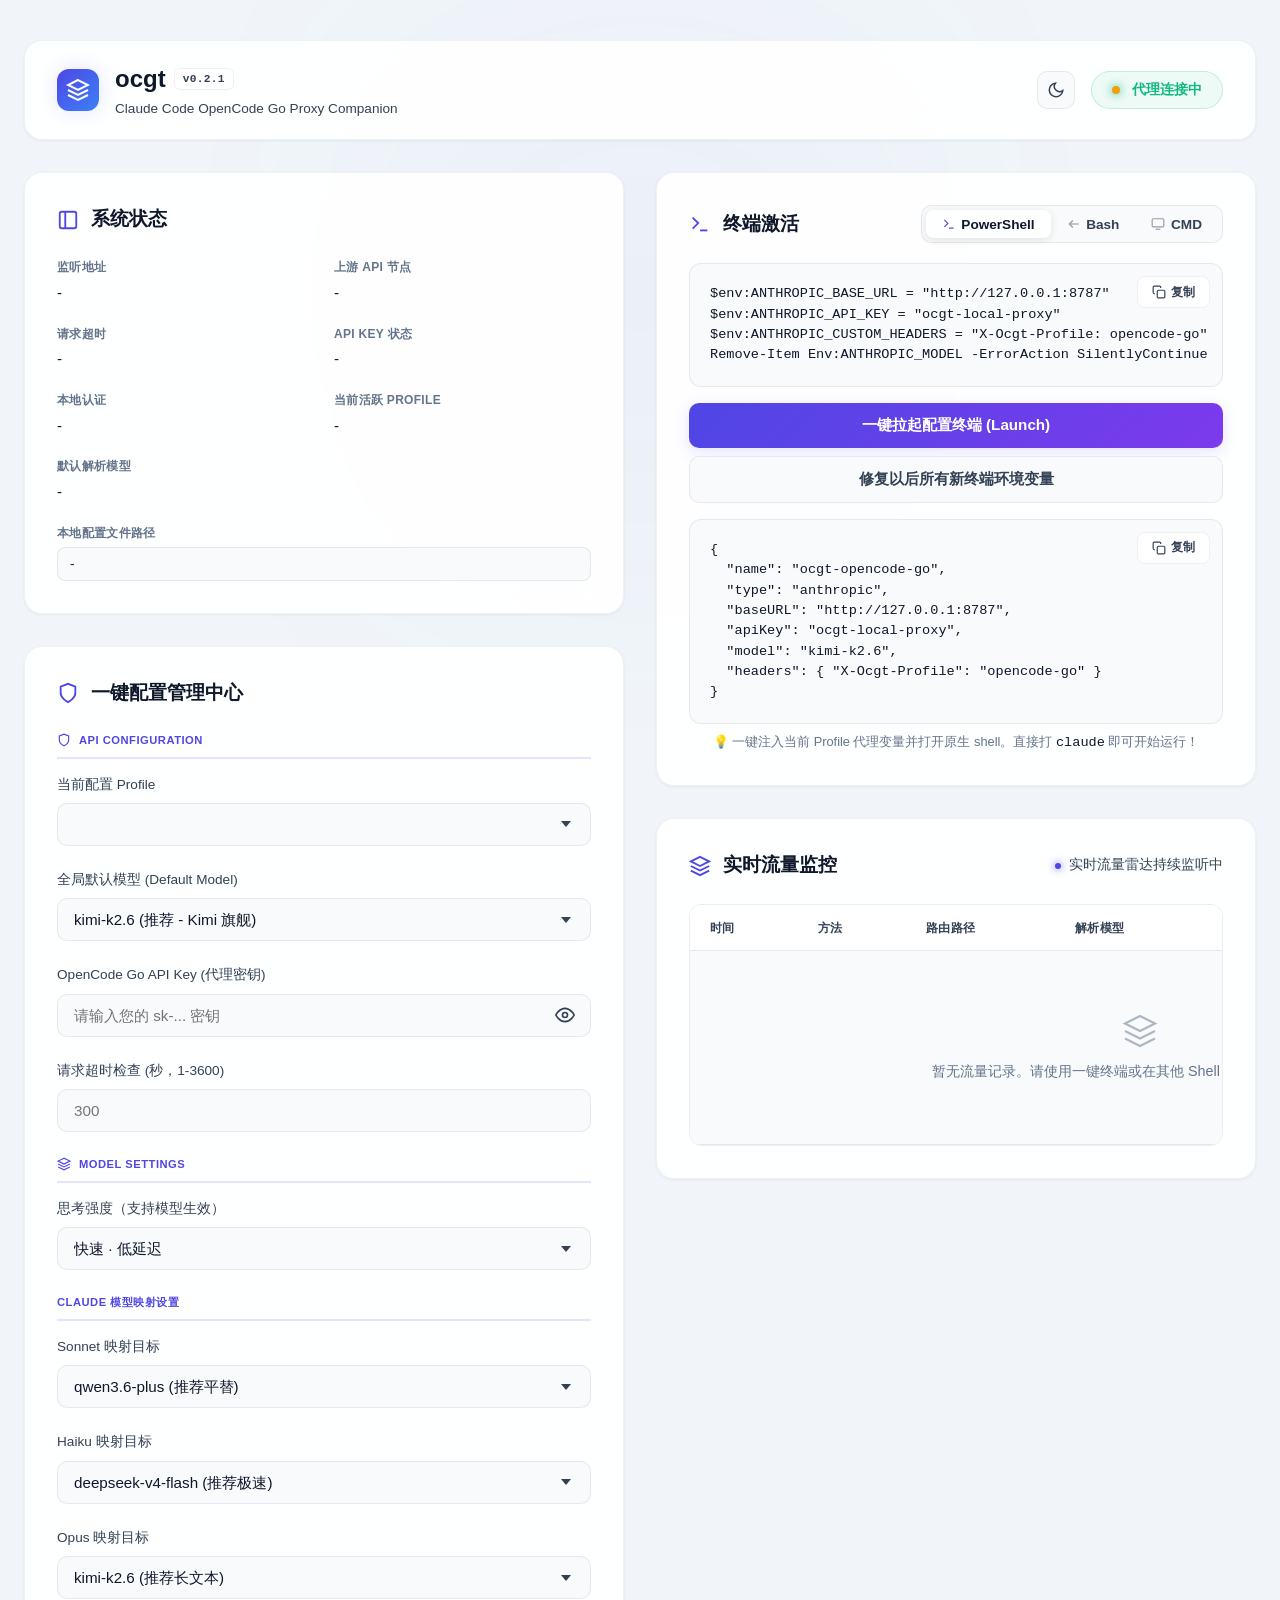
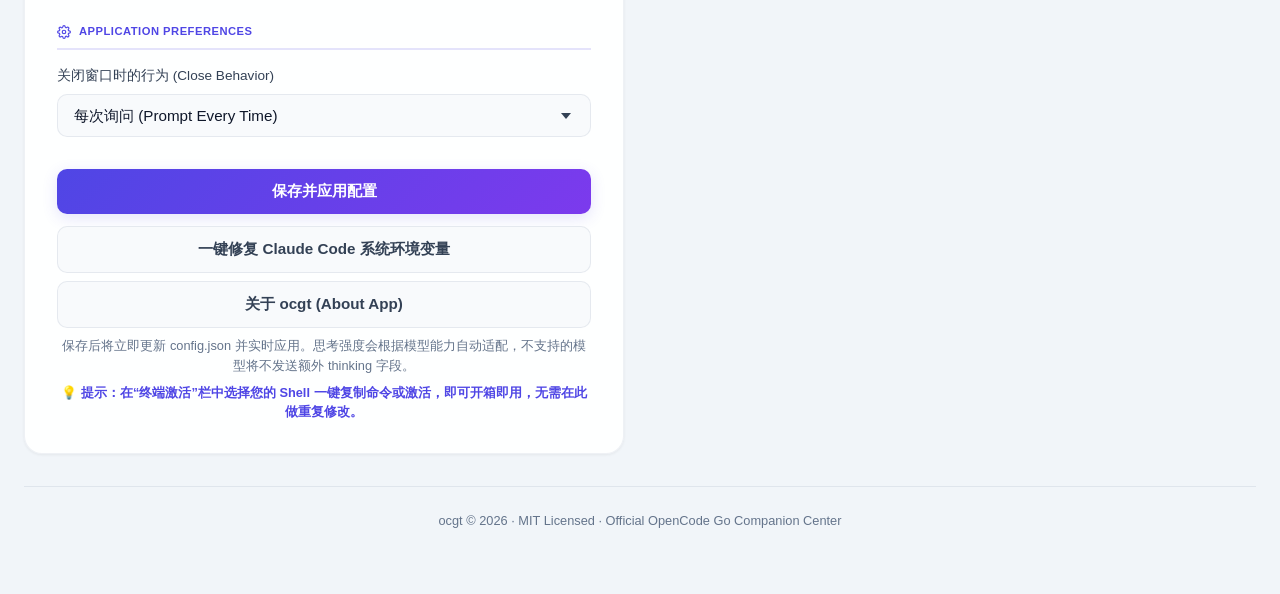
==== commit d7bdca11: "fix: resolve CLI activation speed, PowerShell BOM, and unknown client source" ====
--- a/internal/proxy/web/index.html
+++ b/internal/proxy/web/index.html
@@ -27,7 +27,7 @@
                     </svg>
                 </div>
                 <div class="brand-text">
-                    <h1>ocgt <span class="badge">v0.1.9</span></h1>
+                    <h1>ocgt <span class="badge">v0.2.1</span></h1>
                     <p>Claude Code OpenCode Go Proxy Companion</p>
                 </div>
             </div>
@@ -223,11 +223,11 @@
                         </div>
                     </div>
 
-                    <button class="btn btn-primary" id="save-all-config-btn" style="width: 100%; margin-top: 0.5rem;">保存并热重载配置</button>
+                    <button class="btn btn-primary" id="save-all-config-btn" style="width: 100%; margin-top: 0.5rem;">保存并应用配置</button>
                     <button class="btn btn-secondary" id="install-env-btn" style="width: 100%; margin-top: 0.75rem;">一键修复 Claude Code 系统环境变量</button>
                     <button class="btn btn-secondary" id="about-app-btn" style="width: 100%; margin-top: 0.5rem;">关于 ocgt (About App)</button>
-                    <p class="input-tip" style="text-align: center;">保存后同步更新 config.json、热重载 Go 服务；思考强度会按模型能力转换，不支持的模型不会发送额外 thinking 字段</p>
-                    <p class="input-tip" style="text-align: center; color: var(--primary); font-weight: 600; margin-top: 8px;">💡 提示：在"终端启动"页中只需选择并一键启动任意一种您习惯的命令行窗口即可，无需重复配置多种终端。</p>
+                    <p class="input-tip" style="text-align: center;">保存后将立即更新 config.json 并实时应用。思考强度会根据模型能力自动适配，不支持的模型将不发送额外 thinking 字段。</p>
+                    <p class="input-tip" style="text-align: center; color: var(--primary); font-weight: 600; margin-top: 8px;">💡 提示：在“终端激活”栏中选择您的 Shell 一键复制命令或激活，即可开箱即用，无需在此做重复修改。</p>
                 </div>
             </div>
 
@@ -343,7 +343,7 @@
                 </svg>
             </div>
             <h3 class="modal-title">ocgt</h3>
-            <div class="about-version-badge">v0.1.9</div>
+            <div class="about-version-badge">v0.2.1</div>
             <p class="modal-msg">专为 Claude Code 与 OpenCode Go 打造的极简桌面控制面板与代理</p>
             <div class="about-meta">
                 <div class="about-meta-row"><span>作者</span><span>ethan-blue</span></div>
